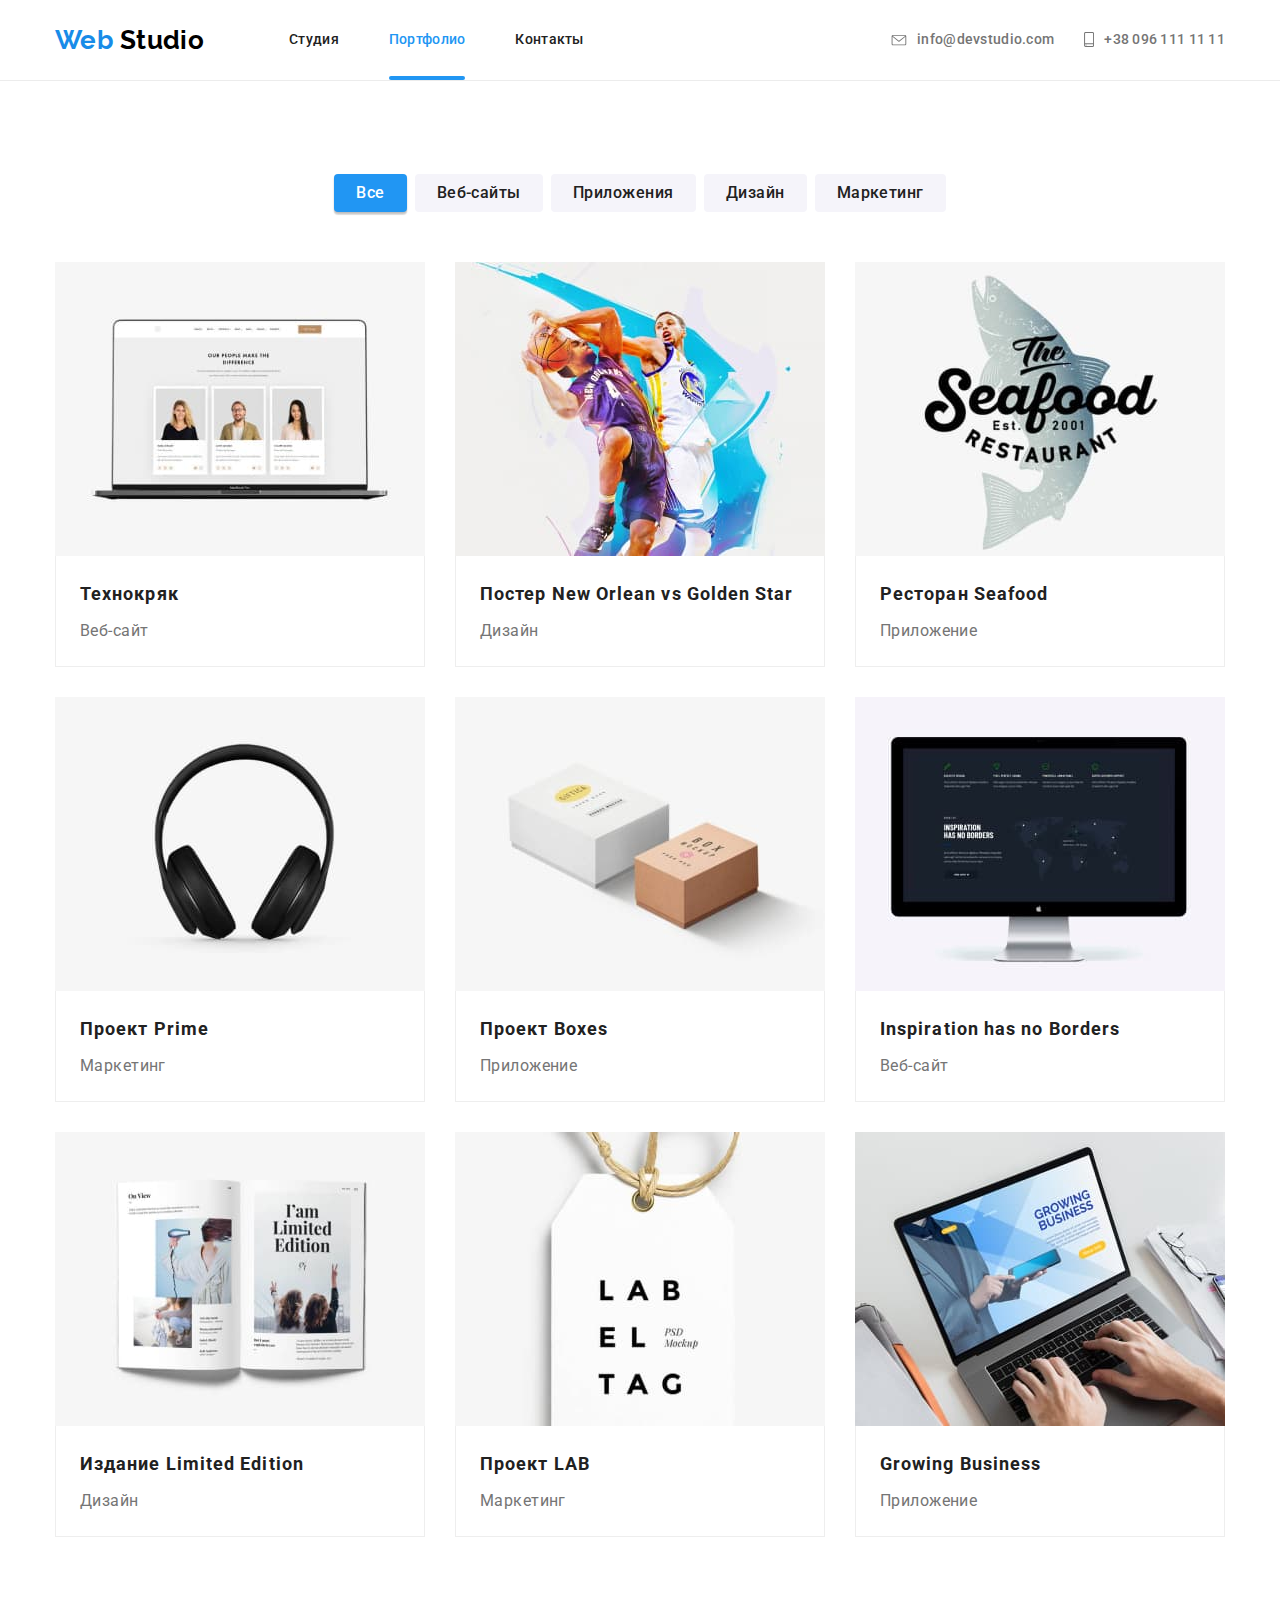
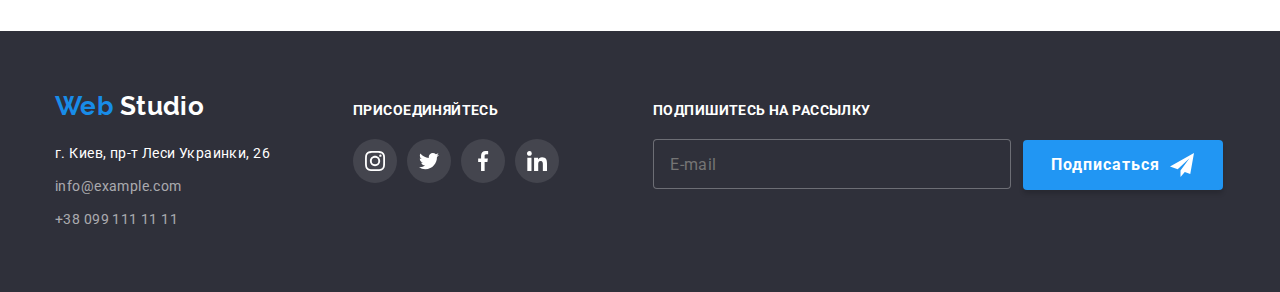
==== portfolio.html @ 4fe8f57c "Перенесены данные с дз№7" ====
<!DOCTYPE html>
<html lang="ru">
  <head>
    <meta charset="UTF-8" />
    <meta name="viewport" content="width=device-width, initial-scale=1.0" />
    <title>Портфолио</title>
    <link
      rel="stylesheet"
      href="https://cdnjs.cloudflare.com/ajax/libs/animate.css/4.0.0/animate.min.css"
    />
    <link
      href="https://fonts.googleapis.com/css2?family=Roboto:wght@400;500;700;900&display=swap"
      rel="stylesheet"
    />
    <link rel="stylesheet" href="./css/portfolio.min.css" />
  </head>
  <body>
    <!-- Шапка сайта -->
    <header class="header">
      <div class="container">
        <nav class="nav">
          <a class="logo link animate__pulse" href="./index.html" lang="en"
            ><span class="logo-web">Web</span>
            <span class="black-studio">Studio</span></a
          >
          <ul class="nav-list list">
            <li class="item">
              <a class="nav-link link" href="./index.html">Студия</a>
            </li>
            <li class="item">
              <a class="nav-link current link" href="./portfolio.html"
                >Портфолио</a
              >
            </li>
            <li>
              <a class="nav-link link" href="">Контакты</a>
            </li>
          </ul>
        </nav>
        <address class="address contakt">
          <ul class="contakt-list list">
            <li class="item">
              <a class="contakt-link link" href="mailto:info@devstudio.com"
                ><svg class="icon-mail">
                  <use href="./images/sprite.svg#icon-mail"></use>
                </svg>
                info@devstudio.com</a
              >
            </li>
            <li class="item">
              <a class="contakt-link link" href="tel:+380961111111">
                <svg class="icon-phone">
                  <use href="./images/sprite.svg#icon-phone"></use>
                </svg>
                +38 096 111 11 11</a
              >
            </li>
          </ul>
        </address>
      </div>
    </header>
    <!-- Оснавная часть -->
    <main>
      <section class="main-portfolio">
        <div class="container">
          <!-- Заголовок h1 скрываем с помощью класса  .visualy-hidden -->
          <h1 class="visually-hidden">Портфолио</h1>
          <div class="filter">
            <ul class="list">
              <li class="filter-item">
                <button class="filter-button current button-all" type="button">
                  Все
                </button>
              </li>
              <li class="filter-item">
                <button class="filter-button button-web" type="button">
                  Веб-сайты
                </button>
              </li>
              <li class="filter-item">
                <button class="filter-button button-app" type="button">
                  Приложения
                </button>
              </li>
              <li class="filter-item">
                <button class="filter-button button-design" type="button">
                  Дизайн
                </button>
              </li>
              <li class="filter-item">
                <button class="filter-button button-marketing" type="button">
                  Маркетинг
                </button>
              </li>
            </ul>
          </div>
          <div class="portfolio">
            <ul class="list">
              <li class="portfolio-item">
                <a class="portfolio-link link" href="">
                  <div class="portfolio-thumb">
                    <img
                      src="./images/portfolio/project-1.jpg"
                      alt="интернет сайт"
                      width="370"
                      height="294"
                    />
                    <p class="portfolio-about">
                      Технокряк это современная площадка распространения
                      коронавируса. Компании используют эту платформу для
                      цифрового шпионажа и атак на защищённые сервера
                      конкурентов.
                    </p>
                  </div>

                  <div class="portfolio-card">
                    <h2 class="portfolio-name">Технокряк</h2>
                    <p class="portfolio-web">Веб-сайт</p>
                  </div>
                </a>
              </li>
              <li class="portfolio-item">
                <a class="portfolio-link link" href="">
                  <div class="portfolio-thumb">
                    <img
                      src="./images/portfolio/project-2.jpg"
                      alt="постер с двумя баскетболистами"
                      width="370"
                      height="294"
                    />
                    <p class="portfolio-about">
                      Технокряк это современная площадка распространения
                      коронавируса. Компании используют эту платформу для
                      цифрового шпионажа и атак на защищённые сервера
                      конкурентов.
                    </p>
                  </div>

                  <div class="portfolio-card">
                    <h2 class="portfolio-name">
                      Постер <span lang="en">New Orlean vs Golden Star</span>
                    </h2>
                    <p class="portfolio-design">Дизайн</p>
                  </div>
                </a>
              </li>
              <li class="portfolio-item">
                <a class="portfolio-link link" href="">
                  <div class="portfolio-thumb">
                    <img
                      src="./images/portfolio/project-3.jpg"
                      alt="эмблема ресторана сифуд"
                      width="370"
                      height="294"
                    />
                    <p class="portfolio-about">
                      Технокряк это современная площадка распространения
                      коронавируса. Компании используют эту платформу для
                      цифрового шпионажа и атак на защищённые сервера
                      конкурентов.
                    </p>
                  </div>
                  <div class="portfolio-card">
                    <h2 class="portfolio-name">
                      Ресторан <span lang="en">Seafood</span>
                    </h2>
                    <p class="portfolio-app">Приложение</p>
                  </div>
                </a>
              </li>
              <li class="portfolio-item">
                <a class="portfolio-link link" href="">
                  <div class="portfolio-thumb">
                    <img
                      src="./images/portfolio/project-4.jpg"
                      alt="наушники"
                      width="370"
                      height="294"
                    />
                    <p class="portfolio-about">
                      Технокряк это современная площадка распространения
                      коронавируса. Компании используют эту платформу для
                      цифрового шпионажа и атак на защищённые сервера
                      конкурентов.
                    </p>
                  </div>
                  <div class="portfolio-card">
                    <h2 class="portfolio-name">
                      Проект <span lang="en">Prime</span>
                    </h2>
                    <p class="portfolio-marketing">Маркетинг</p>
                  </div>
                </a>
              </li>
              <li class="portfolio-item">
                <a class="portfolio-link link" href=""
                  ><div class="portfolio-thumb">
                    <img
                      src="./images/portfolio/project-5.jpg"
                      alt="два разных коробка"
                      width="370"
                      height="294"
                    />
                    <p class="portfolio-about">
                      Технокряк это современная площадка распространения
                      коронавируса. Компании используют эту платформу для
                      цифрового шпионажа и атак на защищённые сервера
                      конкурентов.
                    </p>
                  </div>
                  <div class="portfolio-card">
                    <h2 class="portfolio-name">
                      Проект <span lang="en">Boxes</span>
                    </h2>
                    <p class="portfolio-app">Приложение</p>
                  </div>
                </a>
              </li>
              <li class="portfolio-item">
                <a class="portfolio-link link" href=""
                  ><div class="portfolio-thumb">
                    <img
                      src="./images/portfolio/project-6.jpg"
                      alt="монитор с открытой интернет страницей"
                      width="370"
                      height="294"
                    />
                    <p class="portfolio-about">
                      Технокряк это современная площадка распространения
                      коронавируса. Компании используют эту платформу для
                      цифрового шпионажа и атак на защищённые сервера
                      конкурентов.
                    </p>
                  </div>
                  <div class="portfolio-card">
                    <h2 lang="en" class="portfolio-name">
                      Inspiration has no Borders
                    </h2>
                    <p class="portfolio-web">Веб-сайт</p>
                  </div>
                </a>
              </li>
              <li class="portfolio-item">
                <a class="portfolio-link link" href="">
                  <div class="portfolio-thumb">
                    <img
                      src="./images/portfolio/project-7.jpg"
                      alt="открытый журнал"
                      width="370"
                      height="294"
                    />
                    <p class="portfolio-about">
                      Технокряк это современная площадка распространения
                      коронавируса. Компании используют эту платформу для
                      цифрового шпионажа и атак на защищённые сервера
                      конкурентов.
                    </p>
                  </div>
                  <div class="portfolio-card">
                    <h2 class="portfolio-name">
                      Издание <span lang="en">Limited Edition</span>
                    </h2>
                    <p class="portfolio-design">Дизайн</p>
                  </div>
                </a>
              </li>
              <li class="portfolio-item">
                <a class="portfolio-link link" href="">
                  <div class="portfolio-thumb">
                    <img
                      src="./images/portfolio/project-8.jpg"
                      alt="фирменная бирка"
                      width="370"
                      height="294"
                    />
                    <p class="portfolio-about">
                      Технокряк это современная площадка распространения
                      коронавируса. Компании используют эту платформу для
                      цифрового шпионажа и атак на защищённые сервера
                      конкурентов.
                    </p>
                  </div>
                  <div class="portfolio-card">
                    <h2 class="portfolio-name">
                      Проект <span lang="en">LAB</span>
                    </h2>
                    <p class="portfolio-marketing">Маркетинг</p>
                  </div>
                </a>
              </li>
              <li class="portfolio-item">
                <a class="portfolio-link link" href="">
                  <div class="portfolio-thumb">
                    <img
                      src="./images/portfolio/project-9.jpg"
                      alt="пользователь просматривает веб-страницу на ноутбуке"
                      width="370"
                      height="294"
                    />
                    <p class="portfolio-about">
                      Технокряк это современная площадка распространения
                      коронавируса. Компании используют эту платформу для
                      цифрового шпионажа и атак на защищённые сервера
                      конкурентов.
                    </p>
                  </div>
                  <div class="portfolio-card">
                    <h2 lang="en" class="portfolio-name">Growing Business</h2>
                    <p class="portfolio-app">Приложение</p>
                  </div>
                </a>
              </li>
            </ul>
          </div>
        </div>
      </section>
    </main>
    <!-- Подвал сайта -->
    <footer class="footer">
      <div class="container">
        <div class="footer-box-address">
          <a class="logo link" href="./index.html" lang="en"
            ><span class="logo-web">Web</span>
            <span class="white-studio">Studio</span></a
          >
          <address class="address footer-address">
            <a
              class="address-link accent-link link"
              href="https://goo.gl/maps/9TEdyr7UyNeiwYUK7"
              target="_blank"
              >г. Киев, пр-т Леси Украинки, 26</a
            ><br />
            <a
              class="address-mail accent-link link"
              href="mailto:info@example.com"
              >info@example.com</a
            ><br />
            <a class="address-tel accent-link link" href="tel:+380991111111"
              >+38 099 111 11 11</a
            >
          </address>
        </div>

        <div class="footer-box-social">
          <b class="footer-join">присоединяйтесь</b>
          <ul class="footer-social-list list">
            <li class="footer-social-item">
              <a href="" target="_blank" aria-label="иконка инстаграма"
                ><svg class="icon">
                  <use href="./images/sprite.svg#icon-instagram"></use>
                </svg>
              </a>
            </li>
            <li class="footer-social-item">
              <a href="" target="_blank" aria-label="иконка твитера"
                ><svg class="icon">
                  <use href="./images/sprite.svg#icon-twitter"></use></svg
              ></a>
            </li>
            <li class="footer-social-item">
              <a href="" target="_blank" aria-label="иконка фейсбука">
                <svg class="icon">
                  <use href="./images/sprite.svg#icon-facebook"></use>
                </svg>
              </a>
            </li>
            <li class="footer-social-item">
              <a href="" target="_blank" aria-label="иконка ликедина"
                ><svg class="icon">
                  <use href="./images/sprite.svg#icon-linkedin"></use></svg
              ></a>
            </li>
          </ul>
        </div>
        <div class="footer-box-form">
          <b class="footer-join">Подпишитесь на рассылку</b>
          <form class="footer-form" action="" method="post" name="followered">
            <input
              class="footer-form-input"
              type="email"
              name="email"
              placeholder="E-mail"
            /><button class="footer-form-button" type="submit">
              Подписаться
              <svg class="icon">
                <use href="./images/sprite.svg#icon-send"></use>
              </svg>
            </button>
          </form>
        </div>
      </div>
    </footer>
    <!-- Скрипт для подключения модального окна -->
    <script src="./js/modal.js"></script>
  </body>
</html>
---- css/portfolio.min.css ----
/*
* Prefixed by https://autoprefixer.github.io
* PostCSS: v7.0.29,
* Autoprefixer: v9.7.6
* Browsers: last 4 version
*/

@font-face{font-family:'Raleway';font-style:normal;font-weight:700;font-display:swap;src:local("Raleway Bold"),local("Raleway-Bold"),url("../fonts/raleway-v16-latin-700.woff2") format("woff2"),url("../fonts/raleway-v16-latin-700.woff") format("woff")}/*! modern-normalize v0.7.0 | MIT License | https://github.com/sindresorhus/modern-normalize */*,*::before,*::after{-webkit-box-sizing:border-box;box-sizing:border-box}:root{-moz-tab-size:4;-o-tab-size:4;tab-size:4}html{line-height:1.15;-webkit-text-size-adjust:100%}body{margin:0}body{font-family:system-ui,-apple-system,"Segoe UI",Roboto,Helvetica,Arial,sans-serif,"Apple Color Emoji","Segoe UI Emoji"}hr{height:0}abbr[title]{-webkit-text-decoration:underline dotted;text-decoration:underline dotted}b,strong{font-weight:bolder}code,kbd,samp,pre{font-family:ui-monospace, SFMono-Regular, Consolas, 'Liberation Mono', Menlo,
 monospace;font-size:1em}small{font-size:80%}sub,sup{font-size:75%;line-height:0;position:relative;vertical-align:baseline}sub{bottom:-0.25em}sup{top:-0.5em}button,input,optgroup,select,textarea{font-family:inherit;font-size:100%;line-height:1.15;margin:0}button,select{text-transform:none}button,[type='button'],[type='reset'],[type='submit']{-webkit-appearance:button}button::-moz-focus-inner,[type='button']::-moz-focus-inner,[type='reset']::-moz-focus-inner,[type='submit']::-moz-focus-inner{border-style:none;padding:0}button:-moz-focusring,[type='button']:-moz-focusring,[type='reset']:-moz-focusring,[type='submit']:-moz-focusring{outline:1px dotted ButtonText}legend{padding:0}progress{vertical-align:baseline}[type='number']::-webkit-inner-spin-button,[type='number']::-webkit-outer-spin-button{height:auto}[type='search']{-webkit-appearance:textfield;outline-offset:-2px}[type='search']::-webkit-search-decoration{-webkit-appearance:none}::-webkit-file-upload-button{-webkit-appearance:button;font:inherit}summary{display:list-item}.footer-social-item>a{display:-webkit-box;display:-ms-flexbox;display:flex;-webkit-box-pack:center;-ms-flex-pack:center;justify-content:center;-webkit-box-align:center;-ms-flex-align:center;align-items:center}html{-webkit-box-sizing:border-box;box-sizing:border-box}*,*::before,*::after{-webkit-box-sizing:inherit;box-sizing:inherit;margin:0;padding:0}body{font-family:"Roboto",sans-serif;font-size:14px;font-weight:400;letter-spacing:0.03em;color:#212121;background-color:#fff}.list{padding:0;margin:0;list-style:none}.link{text-decoration:none}.address{font-style:normal}img{display:block;max-width:100%;height:auto}textarea{resize:none}.nav-list .item{position:relative}.nav-link.current{color:#2196f3}.nav-link.current::after{position:absolute;width:100%;bottom:0;content:'';height:4px;border-radius:2px;background-color:#2196f3;display:block}.visually-hidden{position:absolute;width:1px;height:1px;margin:-1px;border:0;padding:0;white-space:nowrap;-webkit-clip-path:inset(100%);clip-path:inset(100%);clip:rect(0 0 0 0);overflow:hidden}.container{margin-left:auto;margin-right:auto;width:1200px;padding-left:15px;padding-right:15px}.logo{font-family:"Raleway",sans-serif;font-weight:700;font-size:26px;line-height:1.19}.logo-web{color:#188ce8}.black-studio{color:#000000}.animate__pulse{-webkit-animation-duration:1000ms;animation-duration:1000ms}.nav-link{display:block;padding-top:32px;padding-bottom:32px;font-weight:500;line-height:1.14;letter-spacing:0.02em;color:#212121;-webkit-transition:color 250ms cubic-bezier(0.4, 0, 0.2, 1);-o-transition:color 250ms cubic-bezier(0.4, 0, 0.2, 1);transition:color 250ms cubic-bezier(0.4, 0, 0.2, 1)}.nav-link:hover,.nav-link:focus{color:#2196f3}.contakt-link{font-weight:500;line-height:1.14;letter-spacing:0.02em;color:#757575;-webkit-transition:color 250ms cubic-bezier(0.4, 0, 0.2, 1);-o-transition:color 250ms cubic-bezier(0.4, 0, 0.2, 1);transition:color 250ms cubic-bezier(0.4, 0, 0.2, 1)}.contakt-link:hover,.contakt-link:focus{color:#2196f3}.header{border-bottom:1px solid #ececec}.header .container{display:-webkit-box;display:-ms-flexbox;display:flex;-webkit-box-pack:justify;-ms-flex-pack:justify;justify-content:space-between;-webkit-box-align:center;-ms-flex-align:center;align-items:center}.nav{display:-webkit-box;display:-ms-flexbox;display:flex;-webkit-box-align:center;-ms-flex-align:center;align-items:center}.nav-list{display:-webkit-box;display:-ms-flexbox;display:flex;margin-left:85px}.contakt-list{display:-webkit-box;display:-ms-flexbox;display:flex;-webkit-box-align:center;-ms-flex-align:center;align-items:center}.contakt-list .link{display:-webkit-box;display:-ms-flexbox;display:flex}.nav-list .item:not(:last-child){margin-right:50px}.contakt-list .item:not(:last-child){margin-right:30px}.icon-mail{-ms-flex-item-align:center;-ms-grid-row-align:center;align-self:center;width:16px;height:11px;margin-top:1px;margin-right:10px;fill:#757575;-webkit-transition:fill 250ms cubic-bezier(0.4, 0, 0.2, 1);-o-transition:fill 250ms cubic-bezier(0.4, 0, 0.2, 1);transition:fill 250ms cubic-bezier(0.4, 0, 0.2, 1)}.contakt-link:hover .icon-mail,.contakt-link:focus .icon-mail{fill:#2196f3}.icon-phone{-ms-flex-item-align:center;-ms-grid-row-align:center;align-self:center;width:10px;height:15px;margin-right:10px;fill:#757575;-webkit-transition:fill 250ms cubic-bezier(0.4, 0, 0.2, 1);-o-transition:fill 250ms cubic-bezier(0.4, 0, 0.2, 1);transition:fill 250ms cubic-bezier(0.4, 0, 0.2, 1)}.contakt-link:hover .icon-phone,.contakt-link:focus .icon-phone{fill:#2196f3}.main-portfolio{padding-top:93px;margin-bottom:94px}.filter-button{border-width:0;padding-top:6px;padding-right:22px;padding-bottom:6px;padding-left:22px;margin:0;outline:none;font-weight:500;font-size:16px;line-height:1.63;letter-spacing:0.03em;text-align:center;background-color:#f5f4fa;color:#212121;border-radius:4px;border-color:transparent;cursor:pointer;-webkit-transition:background-color 250ms cubic-bezier(0.4, 0, 0.2, 1),color 250ms cubic-bezier(0.4, 0, 0.2, 1),-webkit-box-shadow 250ms cubic-bezier(0.4, 0, 0.2, 1);transition:background-color 250ms cubic-bezier(0.4, 0, 0.2, 1),color 250ms cubic-bezier(0.4, 0, 0.2, 1),-webkit-box-shadow 250ms cubic-bezier(0.4, 0, 0.2, 1);-o-transition:background-color 250ms cubic-bezier(0.4, 0, 0.2, 1),color 250ms cubic-bezier(0.4, 0, 0.2, 1),box-shadow 250ms cubic-bezier(0.4, 0, 0.2, 1);transition:background-color 250ms cubic-bezier(0.4, 0, 0.2, 1),color 250ms cubic-bezier(0.4, 0, 0.2, 1),box-shadow 250ms cubic-bezier(0.4, 0, 0.2, 1);transition:background-color 250ms cubic-bezier(0.4, 0, 0.2, 1),color 250ms cubic-bezier(0.4, 0, 0.2, 1),box-shadow 250ms cubic-bezier(0.4, 0, 0.2, 1),-webkit-box-shadow 250ms cubic-bezier(0.4, 0, 0.2, 1)}.filter-button:hover,.filter-button:focus{background-color:#2196f3;color:#fff;-webkit-box-shadow:0px 2px 2px rgba(0,0,0,0.12),0px 1px 2px rgba(0,0,0,0.08),0px 3px 1px rgba(0,0,0,0.1);box-shadow:0px 2px 2px rgba(0,0,0,0.12),0px 1px 2px rgba(0,0,0,0.08),0px 3px 1px rgba(0,0,0,0.1)}.filter-button.current{background-color:#2196f3;color:#fff;-webkit-box-shadow:0px 2px 2px rgba(0,0,0,0.12),0px 1px 2px rgba(0,0,0,0.08),0px 3px 1px rgba(0,0,0,0.1);box-shadow:0px 2px 2px rgba(0,0,0,0.12),0px 1px 2px rgba(0,0,0,0.08),0px 3px 1px rgba(0,0,0,0.1);border-color:transparent}.filter .filter-item:not(:last-child){margin-right:8px}.filter>.list{display:-webkit-box;display:-ms-flexbox;display:flex;-webkit-box-pack:center;-ms-flex-pack:center;justify-content:center;margin-bottom:50px}.portfolio-name{margin-top:0;margin-bottom:4px;font-size:18px;line-height:2;letter-spacing:0.06em;color:#212121}.portfolio-web,.portfolio-design,.portfolio-app,.portfolio-marketing{margin-top:0;margin-bottom:0;font-size:16px;line-height:1.88;color:#757575}.portfolio>.list{display:-webkit-box;display:-ms-flexbox;display:flex;-ms-flex-wrap:wrap;flex-wrap:wrap}.portfolio-link{display:block;-webkit-transition:-webkit-box-shadow 250ms cubic-bezier(0.4, 0, 0.2, 1);transition:-webkit-box-shadow 250ms cubic-bezier(0.4, 0, 0.2, 1);-o-transition:box-shadow 250ms cubic-bezier(0.4, 0, 0.2, 1);transition:box-shadow 250ms cubic-bezier(0.4, 0, 0.2, 1);transition:box-shadow 250ms cubic-bezier(0.4, 0, 0.2, 1), -webkit-box-shadow 250ms cubic-bezier(0.4, 0, 0.2, 1)}.portfolio-link:hover,.portfolio-link:focus{-webkit-box-shadow:1px 4px 6px rgba(0,0,0,0.16),0px 4px 4px rgba(0,0,0,0.06),0px 1px 1px rgba(0,0,0,0.12);box-shadow:1px 4px 6px rgba(0,0,0,0.16),0px 4px 4px rgba(0,0,0,0.06),0px 1px 1px rgba(0,0,0,0.12)}.portfolio-card{padding-top:20px;padding-right:24px;padding-bottom:20px;padding-left:24px;border-right:1px solid #eeeeee;border-bottom:1px solid #eeeeee;border-left:1px solid #eeeeee}.portfolio-item:not(:nth-child(3n)){margin-right:30px}.portfolio-item:not(:nth-last-child(-n+3)){margin-bottom:30px}.portfolio-thumb{position:relative;overflow:hidden}.portfolio-about{position:absolute;bottom:0;left:0;width:100%;height:100%;margin-top:0;margin-bottom:0;padding-top:63px;padding-right:24px;padding-bottom:63px;padding-left:24px;font-size:18px;line-height:1.56;background-color:rgba(33,150,243,0.9);color:#fff;-webkit-transform:translateY(100%);-ms-transform:translateY(100%);transform:translateY(100%);-webkit-transition:-webkit-transform 250ms cubic-bezier(0.4, 0, 0.2, 1);transition:-webkit-transform 250ms cubic-bezier(0.4, 0, 0.2, 1);-o-transition:transform 250ms cubic-bezier(0.4, 0, 0.2, 1);transition:transform 250ms cubic-bezier(0.4, 0, 0.2, 1);transition:transform 250ms cubic-bezier(0.4, 0, 0.2, 1), -webkit-transform 250ms cubic-bezier(0.4, 0, 0.2, 1)}.portfolio-link:hover .portfolio-about,.portfolio-link:focus .portfolio-about{-webkit-transform:translateY(0);-ms-transform:translateY(0);transform:translateY(0)}.footer{background-color:#2f303a;padding-top:60px;padding-bottom:60px}.footer .container{display:-webkit-box;display:-ms-flexbox;display:flex;-webkit-box-align:baseline;-ms-flex-align:baseline;align-items:baseline}.footer .logo{display:inline-block;margin-bottom:20px}.white-studio{color:#fff}.address-link{line-height:1.71;color:#fff}.address-mail{line-height:1.71;color:rgba(255,255,255,0.6)}.address-tel{line-height:1.71;color:rgba(255,255,255,0.6)}.footer-join{display:inline-block;margin-bottom:20px;line-height:1.14;color:#fff;text-transform:uppercase}.accent-link{-webkit-transition:color 250ms cubic-bezier(0.4, 0, 0.2, 1);-o-transition:color 250ms cubic-bezier(0.4, 0, 0.2, 1);transition:color 250ms cubic-bezier(0.4, 0, 0.2, 1)}.accent-link:hover,.accent-link:focus{color:#2196f3}.footer-address .link{display:inline-block}.footer-address .link:not(:last-child){margin-bottom:9px}.footer-box-address{margin-right:83px}.footer-box-social{margin-right:94px}.footer-social-list{display:-webkit-box;display:-ms-flexbox;display:flex}.footer-social-item>a{width:44px;height:44px;border-radius:50%;background-color:rgba(255,255,255,0.1);-webkit-transition:background-color 250ms cubic-bezier(0.4, 0, 0.2, 1);-o-transition:background-color 250ms cubic-bezier(0.4, 0, 0.2, 1);transition:background-color 250ms cubic-bezier(0.4, 0, 0.2, 1)}.footer-social-item>a:hover,.footer-social-item>a:focus{background-color:#2196f3}.footer-social-item .icon{width:20px;height:20px;fill:#fff}.footer-social-item:not(:last-child){margin-right:10px}.footer-form-input{margin-right:12px;width:358px;height:50px;padding-left:16px;padding-top:15px;padding-bottom:15px;padding-right:16px;font-family:"Roboto",sans-serif;font-style:normal;font-weight:400;font-size:16px;line-height:1.25;letter-spacing:0.03em;color:rgba(255,255,255,0.6);background-color:#2f303a;border:1px solid rgba(255,255,255,0.3);-webkit-filter:drop-shadow 0px 4px 4px rgba(0,0,0,0.15);filter:drop-shadow 0px 4px 4px rgba(0,0,0,0.15);border-radius:4px;cursor:pointer;-webkit-transition:border 250ms cubic-bezier(0.4, 0, 0.2, 1);-o-transition:border 250ms cubic-bezier(0.4, 0, 0.2, 1);transition:border 250ms cubic-bezier(0.4, 0, 0.2, 1)}.footer-form-input:hover,.footer-form-input:focus{outline:1px solid #fff}.footer-form-button{display:-webkit-inline-box;display:-ms-inline-flexbox;display:inline-flex;-webkit-box-align:center;-ms-flex-align:center;align-items:center;border-width:0;padding-top:10px;padding-right:29px;padding-bottom:10px;padding-left:28px;font-weight:700;font-size:16px;line-height:1.87;letter-spacing:0.06em;color:#fff;background-color:#2196f3;-webkit-box-shadow:0px 4px 4px rgba(0,0,0,0.15);box-shadow:0px 4px 4px rgba(0,0,0,0.15);border-radius:4px;cursor:pointer;-webkit-transition:outline 250ms cubic-bezier(0.4, 0, 0.2, 1);-o-transition:outline 250ms cubic-bezier(0.4, 0, 0.2, 1);transition:outline 250ms cubic-bezier(0.4, 0, 0.2, 1)}.footer-form-button:hover,.footer-form-button:focus{outline:1px solid #fff}.footer-form-button .icon{margin-left:10px;width:24px;height:24px;fill:#fff}
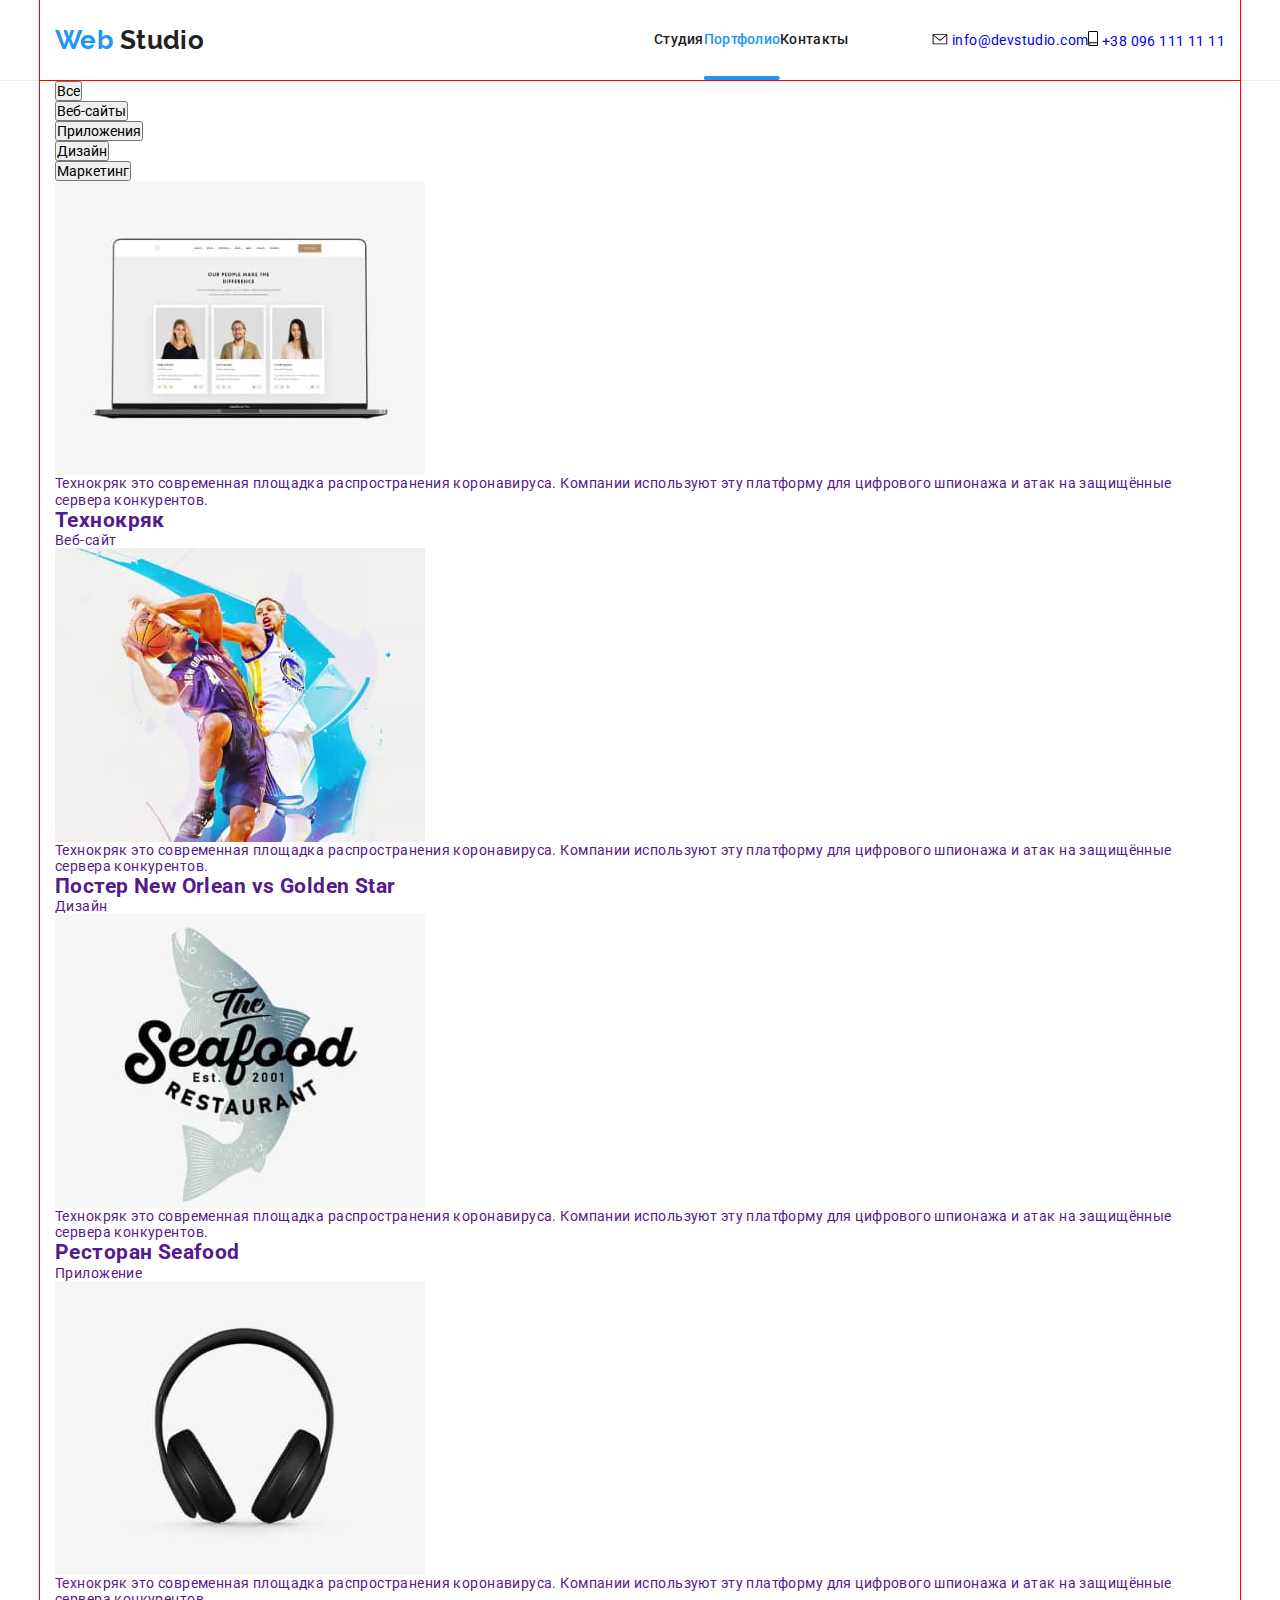
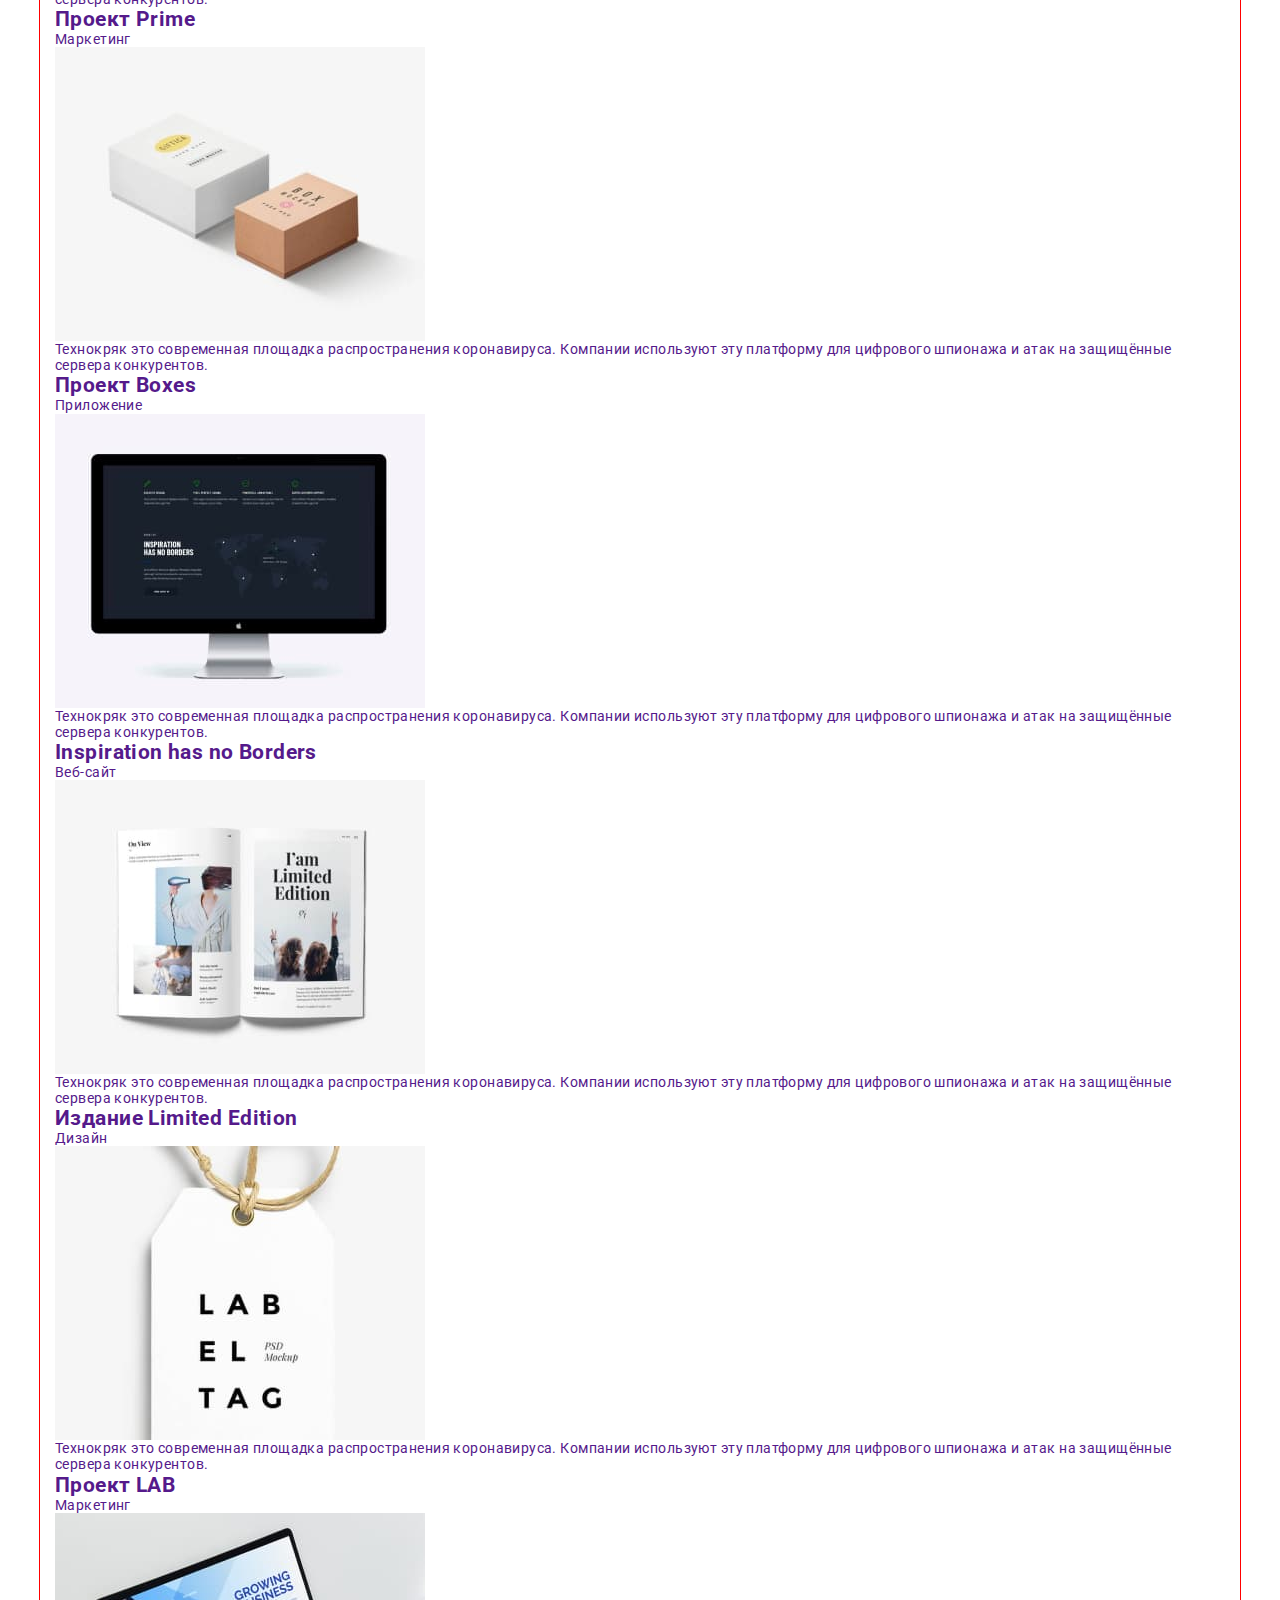
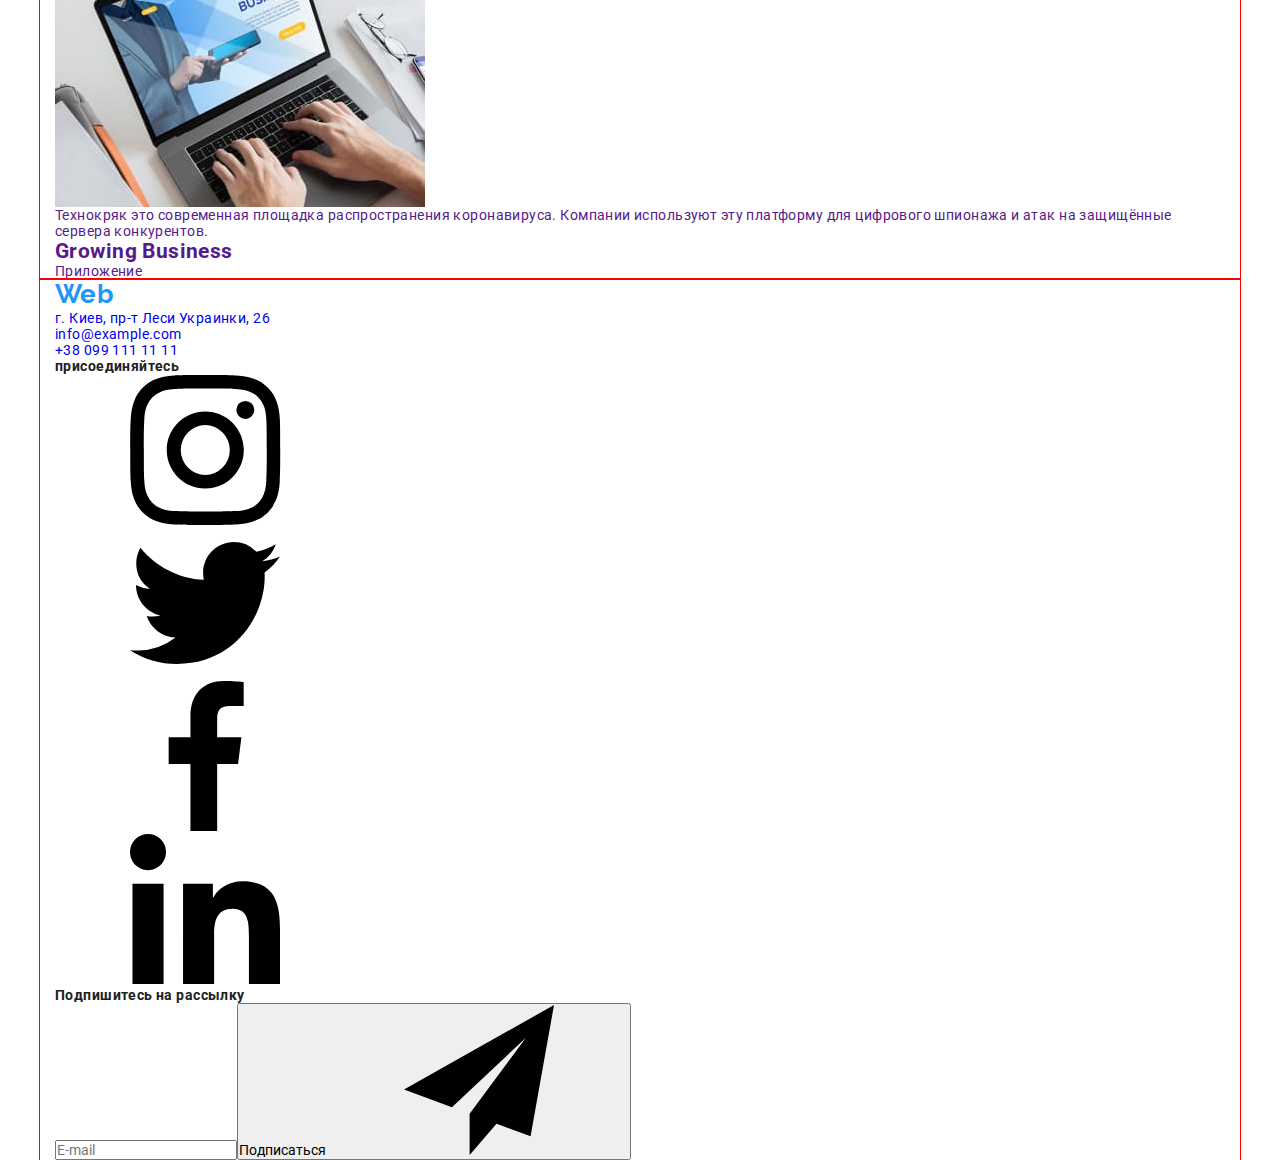
==== commit eb90c05b: "Сделано хедер и бургер-меню (только флексы)" ====
--- a/portfolio.html
+++ b/portfolio.html
@@ -18,45 +18,65 @@
     <!-- Шапка сайта -->
     <header class="header">
       <div class="container">
-        <nav class="nav">
+        <div class="menu-container">
           <a class="logo link animate__pulse" href="./index.html" lang="en"
             ><span class="logo-web">Web</span>
-            <span class="black-studio">Studio</span></a
+            <span class="black-studio">Studio</span>
+          </a>
+          <button
+            class="button-menu"
+            type="button"
+            aria-expanded="false"
+            aria-controls="menu-wrapper"
+            aria-label="переключатель мобильного меню"
+            data-menu-button
           >
-          <ul class="nav-list list">
-            <li class="item">
-              <a class="nav-link link" href="./index.html">Студия</a>
-            </li>
-            <li class="item">
-              <a class="nav-link current link" href="./portfolio.html"
-                >Портфолио</a
-              >
-            </li>
-            <li>
-              <a class="nav-link link" href="">Контакты</a>
-            </li>
-          </ul>
-        </nav>
-        <address class="address contakt">
-          <ul class="contakt-list list">
-            <li class="item">
-              <a class="contakt-link link" href="mailto:info@devstudio.com"
-                ><svg class="icon-mail">
-                  <use href="./images/sprite.svg#icon-mail"></use>
-                </svg>
-                info@devstudio.com</a
-              >
-            </li>
-            <li class="item">
-              <a class="contakt-link link" href="tel:+380961111111">
-                <svg class="icon-phone">
-                  <use href="./images/sprite.svg#icon-phone"></use>
-                </svg>
-                +38 096 111 11 11</a
-              >
-            </li>
-          </ul>
-        </address>
+            <svg width="40" height="40">
+              <use class="icon-menu" href="./images/sprite.svg#icon-menu"></use>
+              <use
+                class="icon-cross"
+                href="./images/sprite.svg#icon-cross"
+              ></use>
+            </svg>
+          </button>
+        </div>
+        <div class="menu-wrapper" data-menu>
+          <nav class="nav">
+            <ul class="nav-list list">
+              <li class="item">
+                <a class="nav-link link" href="./index.html">Студия</a>
+              </li>
+              <li class="item">
+                <a class="nav-link current link" href="./portfolio.html"
+                  >Портфолио</a
+                >
+              </li>
+              <li>
+                <a class="nav-link link" href="">Контакты</a>
+              </li>
+            </ul>
+          </nav>
+          <address class="address contakt">
+            <ul class="contakt-list list">
+              <li class="item">
+                <a class="contakt-link link" href="mailto:info@devstudio.com"
+                  ><svg class="icon-mail" width="16" height="11">
+                    <use href="./images/sprite.svg#icon-mail"></use>
+                  </svg>
+                  info@devstudio.com
+                </a>
+              </li>
+              <li class="item">
+                <a class="contakt-link link" href="tel:+380961111111">
+                  <svg class="icon-phone" width="10" height="15">
+                    <use href="./images/sprite.svg#icon-phone"></use>
+                  </svg>
+                  +38 096 111 11 11
+                </a>
+              </li>
+            </ul>
+          </address>
+        </div>
       </div>
     </header>
     <!-- Оснавная часть -->
@@ -390,6 +410,8 @@
         </div>
       </div>
     </footer>
+    <!-- Скрипт для подключения меню-бургер -->
+    <script src="./js/menu.js"></script>
     <!-- Скрипт для подключения модального окна -->
     <script src="./js/modal.js"></script>
   </body>
--- a/css/portfolio.min.css
+++ b/css/portfolio.min.css
@@ -1,9 +1,3 @@
-/*
-* Prefixed by https://autoprefixer.github.io
-* PostCSS: v7.0.29,
-* Autoprefixer: v9.7.6
-* Browsers: last 4 version
-*/
-
-@font-face{font-family:'Raleway';font-style:normal;font-weight:700;font-display:swap;src:local("Raleway Bold"),local("Raleway-Bold"),url("../fonts/raleway-v16-latin-700.woff2") format("woff2"),url("../fonts/raleway-v16-latin-700.woff") format("woff")}/*! modern-normalize v0.7.0 | MIT License | https://github.com/sindresorhus/modern-normalize */*,*::before,*::after{-webkit-box-sizing:border-box;box-sizing:border-box}:root{-moz-tab-size:4;-o-tab-size:4;tab-size:4}html{line-height:1.15;-webkit-text-size-adjust:100%}body{margin:0}body{font-family:system-ui,-apple-system,"Segoe UI",Roboto,Helvetica,Arial,sans-serif,"Apple Color Emoji","Segoe UI Emoji"}hr{height:0}abbr[title]{-webkit-text-decoration:underline dotted;text-decoration:underline dotted}b,strong{font-weight:bolder}code,kbd,samp,pre{font-family:ui-monospace, SFMono-Regular, Consolas, 'Liberation Mono', Menlo,
- monospace;font-size:1em}small{font-size:80%}sub,sup{font-size:75%;line-height:0;position:relative;vertical-align:baseline}sub{bottom:-0.25em}sup{top:-0.5em}button,input,optgroup,select,textarea{font-family:inherit;font-size:100%;line-height:1.15;margin:0}button,select{text-transform:none}button,[type='button'],[type='reset'],[type='submit']{-webkit-appearance:button}button::-moz-focus-inner,[type='button']::-moz-focus-inner,[type='reset']::-moz-focus-inner,[type='submit']::-moz-focus-inner{border-style:none;padding:0}button:-moz-focusring,[type='button']:-moz-focusring,[type='reset']:-moz-focusring,[type='submit']:-moz-focusring{outline:1px dotted ButtonText}legend{padding:0}progress{vertical-align:baseline}[type='number']::-webkit-inner-spin-button,[type='number']::-webkit-outer-spin-button{height:auto}[type='search']{-webkit-appearance:textfield;outline-offset:-2px}[type='search']::-webkit-search-decoration{-webkit-appearance:none}::-webkit-file-upload-button{-webkit-appearance:button;font:inherit}summary{display:list-item}.footer-social-item>a{display:-webkit-box;display:-ms-flexbox;display:flex;-webkit-box-pack:center;-ms-flex-pack:center;justify-content:center;-webkit-box-align:center;-ms-flex-align:center;align-items:center}html{-webkit-box-sizing:border-box;box-sizing:border-box}*,*::before,*::after{-webkit-box-sizing:inherit;box-sizing:inherit;margin:0;padding:0}body{font-family:"Roboto",sans-serif;font-size:14px;font-weight:400;letter-spacing:0.03em;color:#212121;background-color:#fff}.list{padding:0;margin:0;list-style:none}.link{text-decoration:none}.address{font-style:normal}img{display:block;max-width:100%;height:auto}textarea{resize:none}.nav-list .item{position:relative}.nav-link.current{color:#2196f3}.nav-link.current::after{position:absolute;width:100%;bottom:0;content:'';height:4px;border-radius:2px;background-color:#2196f3;display:block}.visually-hidden{position:absolute;width:1px;height:1px;margin:-1px;border:0;padding:0;white-space:nowrap;-webkit-clip-path:inset(100%);clip-path:inset(100%);clip:rect(0 0 0 0);overflow:hidden}.container{margin-left:auto;margin-right:auto;width:1200px;padding-left:15px;padding-right:15px}.logo{font-family:"Raleway",sans-serif;font-weight:700;font-size:26px;line-height:1.19}.logo-web{color:#188ce8}.black-studio{color:#000000}.animate__pulse{-webkit-animation-duration:1000ms;animation-duration:1000ms}.nav-link{display:block;padding-top:32px;padding-bottom:32px;font-weight:500;line-height:1.14;letter-spacing:0.02em;color:#212121;-webkit-transition:color 250ms cubic-bezier(0.4, 0, 0.2, 1);-o-transition:color 250ms cubic-bezier(0.4, 0, 0.2, 1);transition:color 250ms cubic-bezier(0.4, 0, 0.2, 1)}.nav-link:hover,.nav-link:focus{color:#2196f3}.contakt-link{font-weight:500;line-height:1.14;letter-spacing:0.02em;color:#757575;-webkit-transition:color 250ms cubic-bezier(0.4, 0, 0.2, 1);-o-transition:color 250ms cubic-bezier(0.4, 0, 0.2, 1);transition:color 250ms cubic-bezier(0.4, 0, 0.2, 1)}.contakt-link:hover,.contakt-link:focus{color:#2196f3}.header{border-bottom:1px solid #ececec}.header .container{display:-webkit-box;display:-ms-flexbox;display:flex;-webkit-box-pack:justify;-ms-flex-pack:justify;justify-content:space-between;-webkit-box-align:center;-ms-flex-align:center;align-items:center}.nav{display:-webkit-box;display:-ms-flexbox;display:flex;-webkit-box-align:center;-ms-flex-align:center;align-items:center}.nav-list{display:-webkit-box;display:-ms-flexbox;display:flex;margin-left:85px}.contakt-list{display:-webkit-box;display:-ms-flexbox;display:flex;-webkit-box-align:center;-ms-flex-align:center;align-items:center}.contakt-list .link{display:-webkit-box;display:-ms-flexbox;display:flex}.nav-list .item:not(:last-child){margin-right:50px}.contakt-list .item:not(:last-child){margin-right:30px}.icon-mail{-ms-flex-item-align:center;-ms-grid-row-align:center;align-self:center;width:16px;height:11px;margin-top:1px;margin-right:10px;fill:#757575;-webkit-transition:fill 250ms cubic-bezier(0.4, 0, 0.2, 1);-o-transition:fill 250ms cubic-bezier(0.4, 0, 0.2, 1);transition:fill 250ms cubic-bezier(0.4, 0, 0.2, 1)}.contakt-link:hover .icon-mail,.contakt-link:focus .icon-mail{fill:#2196f3}.icon-phone{-ms-flex-item-align:center;-ms-grid-row-align:center;align-self:center;width:10px;height:15px;margin-right:10px;fill:#757575;-webkit-transition:fill 250ms cubic-bezier(0.4, 0, 0.2, 1);-o-transition:fill 250ms cubic-bezier(0.4, 0, 0.2, 1);transition:fill 250ms cubic-bezier(0.4, 0, 0.2, 1)}.contakt-link:hover .icon-phone,.contakt-link:focus .icon-phone{fill:#2196f3}.main-portfolio{padding-top:93px;margin-bottom:94px}.filter-button{border-width:0;padding-top:6px;padding-right:22px;padding-bottom:6px;padding-left:22px;margin:0;outline:none;font-weight:500;font-size:16px;line-height:1.63;letter-spacing:0.03em;text-align:center;background-color:#f5f4fa;color:#212121;border-radius:4px;border-color:transparent;cursor:pointer;-webkit-transition:background-color 250ms cubic-bezier(0.4, 0, 0.2, 1),color 250ms cubic-bezier(0.4, 0, 0.2, 1),-webkit-box-shadow 250ms cubic-bezier(0.4, 0, 0.2, 1);transition:background-color 250ms cubic-bezier(0.4, 0, 0.2, 1),color 250ms cubic-bezier(0.4, 0, 0.2, 1),-webkit-box-shadow 250ms cubic-bezier(0.4, 0, 0.2, 1);-o-transition:background-color 250ms cubic-bezier(0.4, 0, 0.2, 1),color 250ms cubic-bezier(0.4, 0, 0.2, 1),box-shadow 250ms cubic-bezier(0.4, 0, 0.2, 1);transition:background-color 250ms cubic-bezier(0.4, 0, 0.2, 1),color 250ms cubic-bezier(0.4, 0, 0.2, 1),box-shadow 250ms cubic-bezier(0.4, 0, 0.2, 1);transition:background-color 250ms cubic-bezier(0.4, 0, 0.2, 1),color 250ms cubic-bezier(0.4, 0, 0.2, 1),box-shadow 250ms cubic-bezier(0.4, 0, 0.2, 1),-webkit-box-shadow 250ms cubic-bezier(0.4, 0, 0.2, 1)}.filter-button:hover,.filter-button:focus{background-color:#2196f3;color:#fff;-webkit-box-shadow:0px 2px 2px rgba(0,0,0,0.12),0px 1px 2px rgba(0,0,0,0.08),0px 3px 1px rgba(0,0,0,0.1);box-shadow:0px 2px 2px rgba(0,0,0,0.12),0px 1px 2px rgba(0,0,0,0.08),0px 3px 1px rgba(0,0,0,0.1)}.filter-button.current{background-color:#2196f3;color:#fff;-webkit-box-shadow:0px 2px 2px rgba(0,0,0,0.12),0px 1px 2px rgba(0,0,0,0.08),0px 3px 1px rgba(0,0,0,0.1);box-shadow:0px 2px 2px rgba(0,0,0,0.12),0px 1px 2px rgba(0,0,0,0.08),0px 3px 1px rgba(0,0,0,0.1);border-color:transparent}.filter .filter-item:not(:last-child){margin-right:8px}.filter>.list{display:-webkit-box;display:-ms-flexbox;display:flex;-webkit-box-pack:center;-ms-flex-pack:center;justify-content:center;margin-bottom:50px}.portfolio-name{margin-top:0;margin-bottom:4px;font-size:18px;line-height:2;letter-spacing:0.06em;color:#212121}.portfolio-web,.portfolio-design,.portfolio-app,.portfolio-marketing{margin-top:0;margin-bottom:0;font-size:16px;line-height:1.88;color:#757575}.portfolio>.list{display:-webkit-box;display:-ms-flexbox;display:flex;-ms-flex-wrap:wrap;flex-wrap:wrap}.portfolio-link{display:block;-webkit-transition:-webkit-box-shadow 250ms cubic-bezier(0.4, 0, 0.2, 1);transition:-webkit-box-shadow 250ms cubic-bezier(0.4, 0, 0.2, 1);-o-transition:box-shadow 250ms cubic-bezier(0.4, 0, 0.2, 1);transition:box-shadow 250ms cubic-bezier(0.4, 0, 0.2, 1);transition:box-shadow 250ms cubic-bezier(0.4, 0, 0.2, 1), -webkit-box-shadow 250ms cubic-bezier(0.4, 0, 0.2, 1)}.portfolio-link:hover,.portfolio-link:focus{-webkit-box-shadow:1px 4px 6px rgba(0,0,0,0.16),0px 4px 4px rgba(0,0,0,0.06),0px 1px 1px rgba(0,0,0,0.12);box-shadow:1px 4px 6px rgba(0,0,0,0.16),0px 4px 4px rgba(0,0,0,0.06),0px 1px 1px rgba(0,0,0,0.12)}.portfolio-card{padding-top:20px;padding-right:24px;padding-bottom:20px;padding-left:24px;border-right:1px solid #eeeeee;border-bottom:1px solid #eeeeee;border-left:1px solid #eeeeee}.portfolio-item:not(:nth-child(3n)){margin-right:30px}.portfolio-item:not(:nth-last-child(-n+3)){margin-bottom:30px}.portfolio-thumb{position:relative;overflow:hidden}.portfolio-about{position:absolute;bottom:0;left:0;width:100%;height:100%;margin-top:0;margin-bottom:0;padding-top:63px;padding-right:24px;padding-bottom:63px;padding-left:24px;font-size:18px;line-height:1.56;background-color:rgba(33,150,243,0.9);color:#fff;-webkit-transform:translateY(100%);-ms-transform:translateY(100%);transform:translateY(100%);-webkit-transition:-webkit-transform 250ms cubic-bezier(0.4, 0, 0.2, 1);transition:-webkit-transform 250ms cubic-bezier(0.4, 0, 0.2, 1);-o-transition:transform 250ms cubic-bezier(0.4, 0, 0.2, 1);transition:transform 250ms cubic-bezier(0.4, 0, 0.2, 1);transition:transform 250ms cubic-bezier(0.4, 0, 0.2, 1), -webkit-transform 250ms cubic-bezier(0.4, 0, 0.2, 1)}.portfolio-link:hover .portfolio-about,.portfolio-link:focus .portfolio-about{-webkit-transform:translateY(0);-ms-transform:translateY(0);transform:translateY(0)}.footer{background-color:#2f303a;padding-top:60px;padding-bottom:60px}.footer .container{display:-webkit-box;display:-ms-flexbox;display:flex;-webkit-box-align:baseline;-ms-flex-align:baseline;align-items:baseline}.footer .logo{display:inline-block;margin-bottom:20px}.white-studio{color:#fff}.address-link{line-height:1.71;color:#fff}.address-mail{line-height:1.71;color:rgba(255,255,255,0.6)}.address-tel{line-height:1.71;color:rgba(255,255,255,0.6)}.footer-join{display:inline-block;margin-bottom:20px;line-height:1.14;color:#fff;text-transform:uppercase}.accent-link{-webkit-transition:color 250ms cubic-bezier(0.4, 0, 0.2, 1);-o-transition:color 250ms cubic-bezier(0.4, 0, 0.2, 1);transition:color 250ms cubic-bezier(0.4, 0, 0.2, 1)}.accent-link:hover,.accent-link:focus{color:#2196f3}.footer-address .link{display:inline-block}.footer-address .link:not(:last-child){margin-bottom:9px}.footer-box-address{margin-right:83px}.footer-box-social{margin-right:94px}.footer-social-list{display:-webkit-box;display:-ms-flexbox;display:flex}.footer-social-item>a{width:44px;height:44px;border-radius:50%;background-color:rgba(255,255,255,0.1);-webkit-transition:background-color 250ms cubic-bezier(0.4, 0, 0.2, 1);-o-transition:background-color 250ms cubic-bezier(0.4, 0, 0.2, 1);transition:background-color 250ms cubic-bezier(0.4, 0, 0.2, 1)}.footer-social-item>a:hover,.footer-social-item>a:focus{background-color:#2196f3}.footer-social-item .icon{width:20px;height:20px;fill:#fff}.footer-social-item:not(:last-child){margin-right:10px}.footer-form-input{margin-right:12px;width:358px;height:50px;padding-left:16px;padding-top:15px;padding-bottom:15px;padding-right:16px;font-family:"Roboto",sans-serif;font-style:normal;font-weight:400;font-size:16px;line-height:1.25;letter-spacing:0.03em;color:rgba(255,255,255,0.6);background-color:#2f303a;border:1px solid rgba(255,255,255,0.3);-webkit-filter:drop-shadow 0px 4px 4px rgba(0,0,0,0.15);filter:drop-shadow 0px 4px 4px rgba(0,0,0,0.15);border-radius:4px;cursor:pointer;-webkit-transition:border 250ms cubic-bezier(0.4, 0, 0.2, 1);-o-transition:border 250ms cubic-bezier(0.4, 0, 0.2, 1);transition:border 250ms cubic-bezier(0.4, 0, 0.2, 1)}.footer-form-input:hover,.footer-form-input:focus{outline:1px solid #fff}.footer-form-button{display:-webkit-inline-box;display:-ms-inline-flexbox;display:inline-flex;-webkit-box-align:center;-ms-flex-align:center;align-items:center;border-width:0;padding-top:10px;padding-right:29px;padding-bottom:10px;padding-left:28px;font-weight:700;font-size:16px;line-height:1.87;letter-spacing:0.06em;color:#fff;background-color:#2196f3;-webkit-box-shadow:0px 4px 4px rgba(0,0,0,0.15);box-shadow:0px 4px 4px rgba(0,0,0,0.15);border-radius:4px;cursor:pointer;-webkit-transition:outline 250ms cubic-bezier(0.4, 0, 0.2, 1);-o-transition:outline 250ms cubic-bezier(0.4, 0, 0.2, 1);transition:outline 250ms cubic-bezier(0.4, 0, 0.2, 1)}.footer-form-button:hover,.footer-form-button:focus{outline:1px solid #fff}.footer-form-button .icon{margin-left:10px;width:24px;height:24px;fill:#fff}+@font-face{font-family:'Raleway';font-style:normal;font-weight:700;font-display:swap;src:local("Raleway Bold"),local("Raleway-Bold"),url("../fonts/raleway-v16-latin-700.woff2") format("woff2"),url("../fonts/raleway-v16-latin-700.woff") format("woff")}/*! modern-normalize v0.7.0 | MIT License | https://github.com/sindresorhus/modern-normalize */*,*::before,*::after{box-sizing:border-box}:root{-moz-tab-size:4;tab-size:4}html{line-height:1.15;-webkit-text-size-adjust:100%}body{margin:0}body{font-family:system-ui,-apple-system,"Segoe UI",Roboto,Helvetica,Arial,sans-serif,"Apple Color Emoji","Segoe UI Emoji"}hr{height:0}abbr[title]{text-decoration:underline dotted}b,strong{font-weight:bolder}code,kbd,samp,pre{font-family:ui-monospace, SFMono-Regular, Consolas, 'Liberation Mono', Menlo,+ monospace;font-size:1em}small{font-size:80%}sub,sup{font-size:75%;line-height:0;position:relative;vertical-align:baseline}sub{bottom:-0.25em}sup{top:-0.5em}button,input,optgroup,select,textarea{font-family:inherit;font-size:100%;line-height:1.15;margin:0}button,select{text-transform:none}button,[type='button'],[type='reset'],[type='submit']{-webkit-appearance:button}button::-moz-focus-inner,[type='button']::-moz-focus-inner,[type='reset']::-moz-focus-inner,[type='submit']::-moz-focus-inner{border-style:none;padding:0}button:-moz-focusring,[type='button']:-moz-focusring,[type='reset']:-moz-focusring,[type='submit']:-moz-focusring{outline:1px dotted ButtonText}legend{padding:0}progress{vertical-align:baseline}[type='number']::-webkit-inner-spin-button,[type='number']::-webkit-outer-spin-button{height:auto}[type='search']{-webkit-appearance:textfield;outline-offset:-2px}[type='search']::-webkit-search-decoration{-webkit-appearance:none}::-webkit-file-upload-button{-webkit-appearance:button;font:inherit}summary{display:list-item}html{box-sizing:border-box}*,*::before,*::after{box-sizing:inherit;margin:0;padding:0}body{font-family:"Roboto",sans-serif;font-size:14px;font-weight:400;letter-spacing:0.03em;color:#212121;background-color:#fff}.list{padding:0;margin:0;list-style:none}.link{text-decoration:none}.address{font-style:normal}img{display:block;max-width:100%;height:auto}textarea{resize:none}.logo{font-family:"Raleway",sans-serif;font-weight:700;font-size:24px;line-height:1.167}.logo-web{color:#2196f3}.logo .black-studio{color:#212121}.logo .white-studio{color:#fff}.logo.animate__pulse{animation-duration:1000ms}@media screen and (min-width: 1200px){.logo{font-size:26px;line-height:1.19}}.nav-link.current{position:relative;display:inline-block;color:#2196f3}.nav-link.current::after{position:absolute;left:50%;bottom:0;transform:translateX(-50%);width:100%;content:'';height:4px;border-radius:2px;background-color:#2196f3}@media screen and (max-width: 767px){.nav-link.current{padding-bottom:8px}}.visually-hidden{position:absolute;width:1px;height:1px;margin:-1px;border:0;padding:0;white-space:nowrap;clip-path:inset(100%);clip:rect(0 0 0 0);overflow:hidden}.container{margin-left:auto;margin-right:auto;padding-left:15px;padding-right:15px;outline:1px solid red}@media screen and (min-width: 480px){.container{width:480px}}@media screen and (min-width: 768px){.container{width:768px}}@media screen and (min-width: 1200px){.container{width:1200px}}.header{border-bottom:1px solid #ececec}@media screen and (min-width: 768px){.header .container{display:flex;justify-content:space-between;align-items:center}}@media screen and (max-width: 767px){.menu-container{display:flex;justify-content:space-between;align-items:center}}.button-menu{display:inline-flex;margin-top:10px;margin-bottom:10px;border:none;background-color:transparent}.button-menu .icon-cross{display:none}.button-menu.is-open .icon-cross{display:block}.button-menu.is-open .icon-menu{display:none}@media screen and (min-width: 768px){.button-menu{display:none}}.menu-wrapper{background-color:#fff}@media screen and (max-width: 767px){.menu-wrapper{position:absolute;top:60px;left:0;width:100%;padding-top:60px;padding-bottom:60px;box-shadow:0px 4px 8px rgba(0,0,0,0.04),0px 2px 4px rgba(0,0,0,0.08),0px 1px 3px rgba(0,0,0,0.16);text-align:center;display:none}.menu-wrapper.is-open{display:block}}@media screen and (min-width: 768px){.menu-wrapper{display:flex;align-items:center}}.nav-link{display:block;font-weight:500;line-height:1.14;letter-spacing:0.02em;color:#212121;transition:color 250ms cubic-bezier(0.4, 0, 0.2, 1)}.nav-link:hover,.nav-link:focus{color:#2196f3}@media screen and (min-width: 768px){.nav-link{padding-top:32px;padding-bottom:32px}}.contakt-linkD{font-weight:500;line-height:1.14;letter-spacing:0.02em;color:#757575;transition:color 250ms cubic-bezier(0.4, 0, 0.2, 1)}.contakt-linkD:hover,.contakt-linkD:focus{color:#2196f3}@media screen and (min-width: 768px){.nav-list{display:flex;margin-right:84px}}.nav-listD{display:flex;margin-left:85px}@media screen and (min-width: 1200px){.contakt-list{display:flex;align-items:center}}.contakt-list .linkD{display:flex}.nav-list .itemD:not(:last-child){margin-right:50px}.contakt-list .itemD:not(:last-child){margin-right:30px}.icon-mailD{align-self:center;margin-top:1px;margin-right:10px;fill:#757575;transition:fill 250ms cubic-bezier(0.4, 0, 0.2, 1)}.contakt-link:hover .icon-mailD,.contakt-link:focus .icon-mailD{fill:#2196f3}.icon-phoneD{align-self:center;margin-right:10px;fill:#757575;transition:fill 250ms cubic-bezier(0.4, 0, 0.2, 1)}.contakt-link:hover .icon-phoneD,.contakt-link:focus .icon-phoneD{fill:#2196f3}
+/*# sourceMappingURL=portfolio.min.css.map */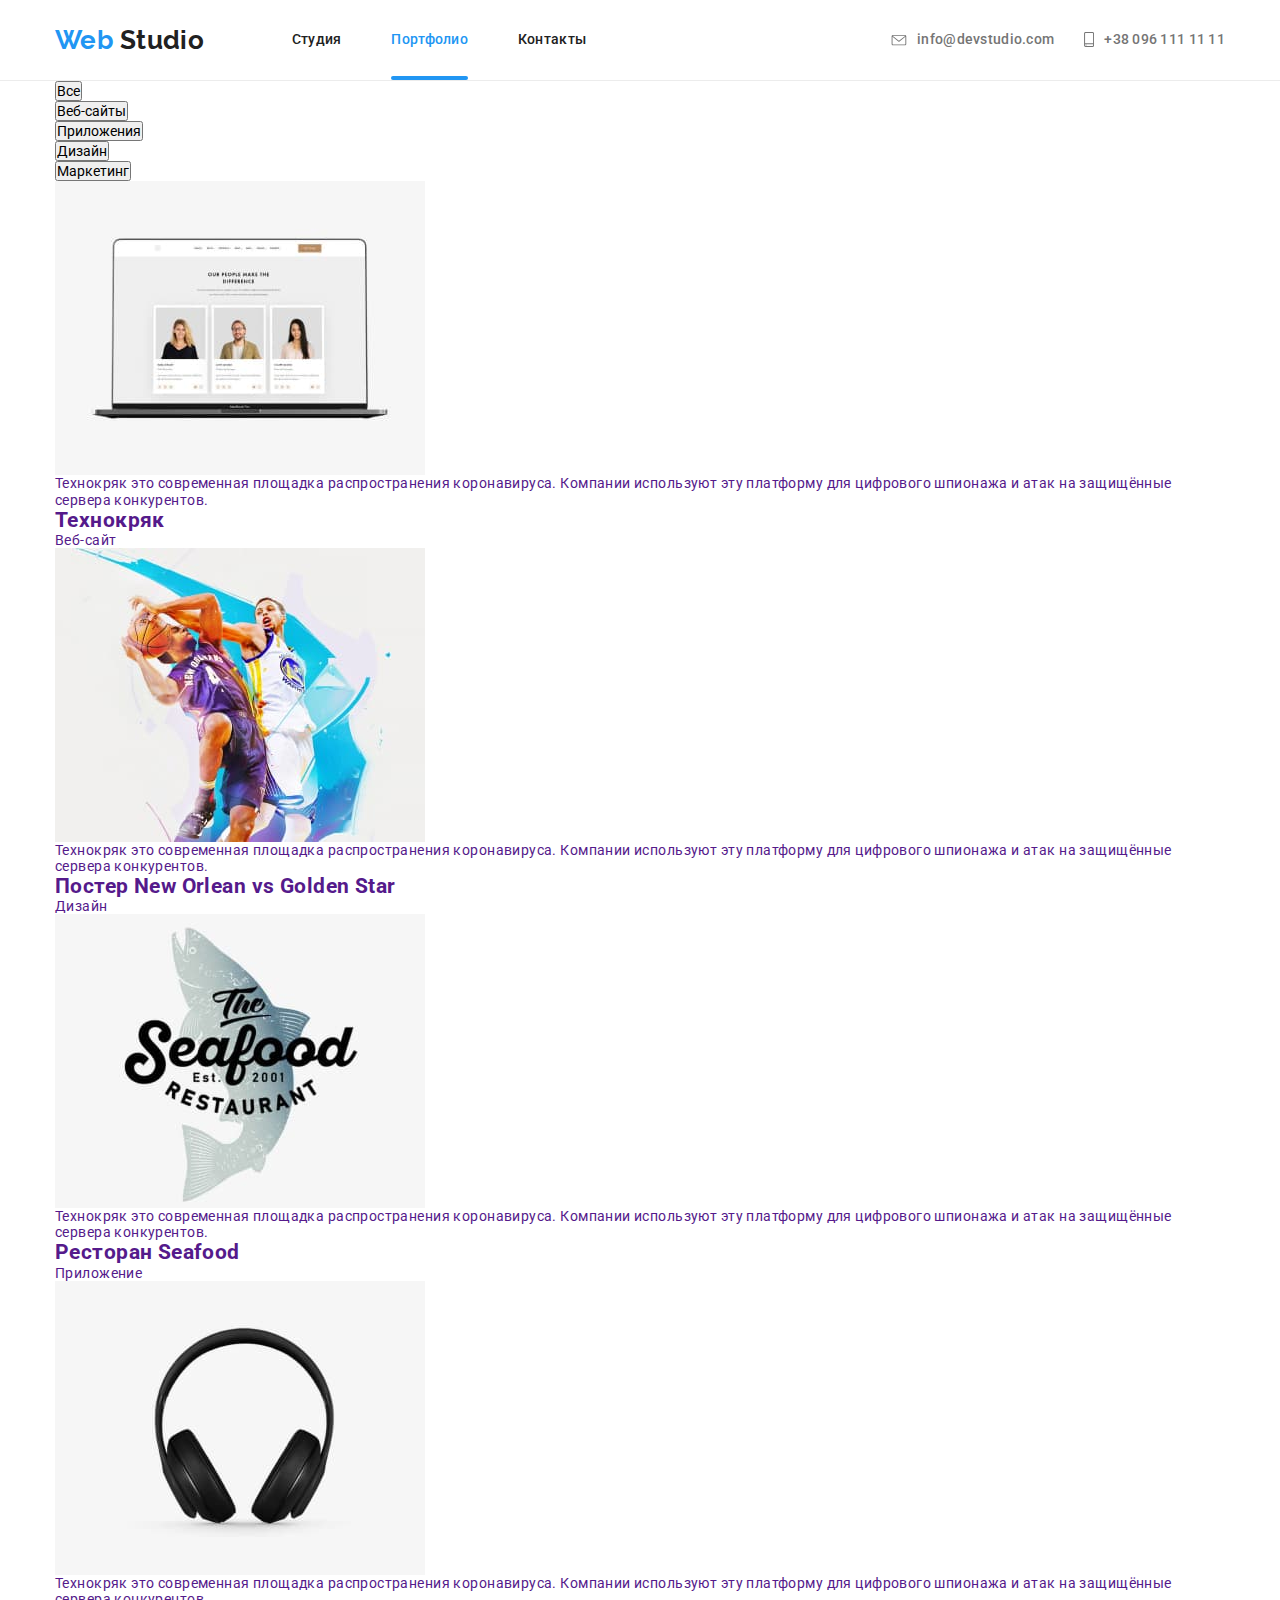
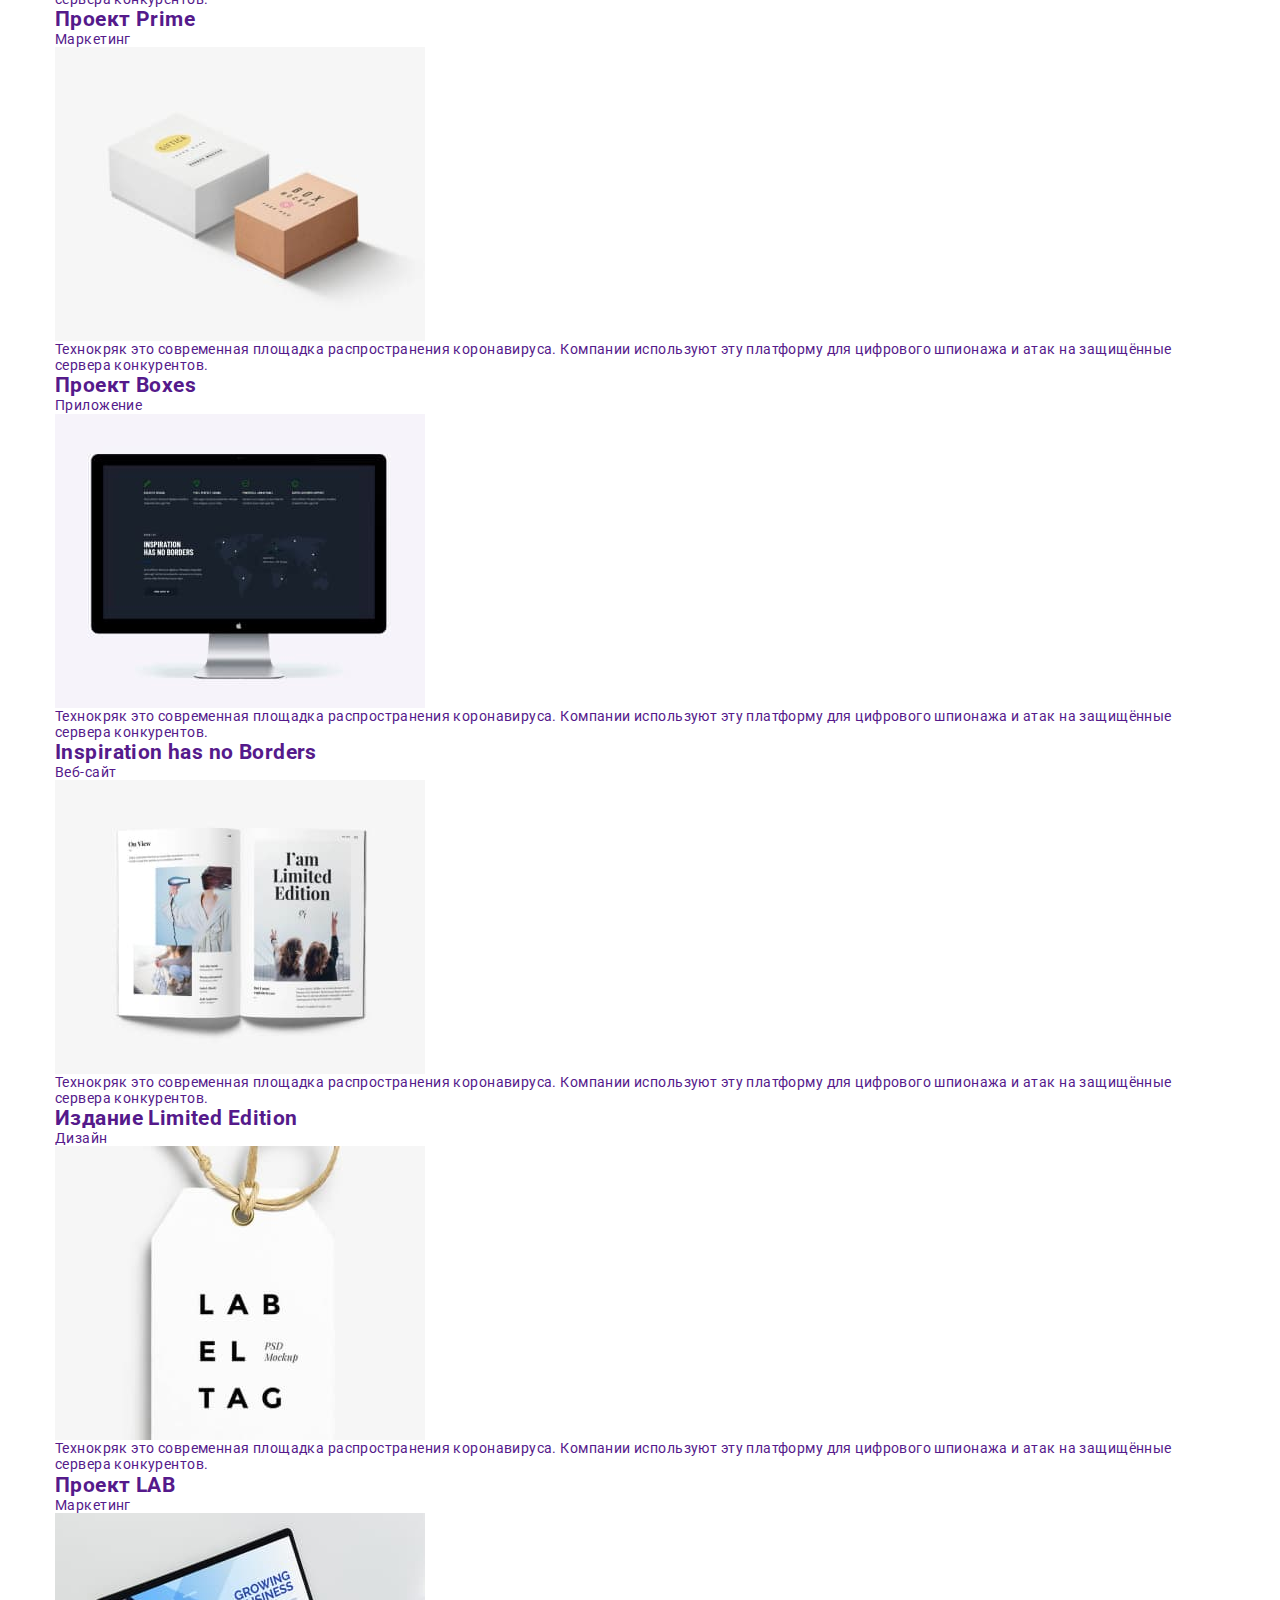
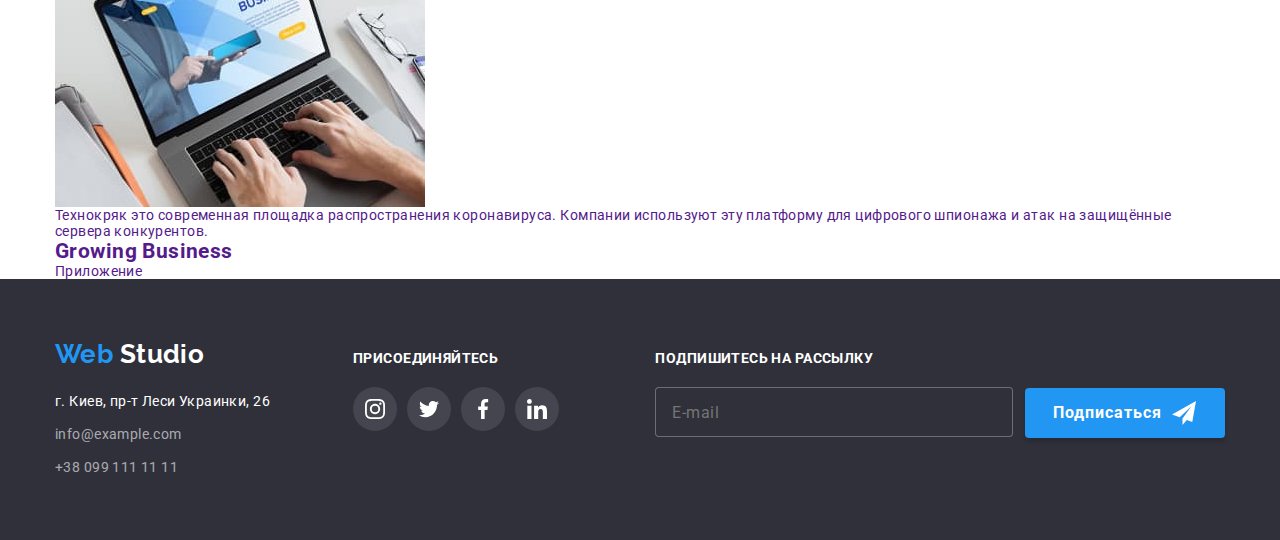
==== commit 84fc4fc2: "Футер полностью адаптирован" ====
--- a/portfolio.html
+++ b/portfolio.html
@@ -338,63 +338,70 @@
     <!-- Подвал сайта -->
     <footer class="footer">
       <div class="container">
-        <div class="footer-box-address">
-          <a class="logo link" href="./index.html" lang="en"
-            ><span class="logo-web">Web</span>
-            <span class="white-studio">Studio</span></a
-          >
-          <address class="address footer-address">
-            <a
-              class="address-link accent-link link"
-              href="https://goo.gl/maps/9TEdyr7UyNeiwYUK7"
-              target="_blank"
-              >г. Киев, пр-т Леси Украинки, 26</a
-            ><br />
-            <a
-              class="address-mail accent-link link"
-              href="mailto:info@example.com"
-              >info@example.com</a
-            ><br />
-            <a class="address-tel accent-link link" href="tel:+380991111111"
-              >+38 099 111 11 11</a
+        <div class="container-tablet">
+          <div class="footer-box-address">
+            <a class="logo link" href="./index.html" lang="en"
+              ><span class="logo-web">Web</span>
+              <span class="white-studio">Studio</span></a
             >
-          </address>
+            <address class="address footer-address">
+              <a
+                class="footer-address-link accent-link link"
+                href="https://goo.gl/maps/9TEdyr7UyNeiwYUK7"
+                target="_blank"
+                >г. Киев, пр-т Леси Украинки, 26</a
+              ><br />
+              <a
+                class="footer-address-mail accent-link link"
+                href="mailto:info@example.com"
+                >info@example.com</a
+              ><br />
+              <a
+                class="footer-address-tel accent-link link"
+                href="tel:+380991111111"
+                >+38 099 111 11 11</a
+              >
+            </address>
+          </div>
+
+          <div class="footer-box-social">
+            <b class="footer-join">присоединяйтесь</b>
+            <ul class="footer-social-list list">
+              <li class="footer-social-item">
+                <a href="" target="_blank" aria-label="иконка инстаграма"
+                  ><svg class="icon" width="20" height="20">
+                    <use href="./images/sprite.svg#icon-instagram"></use>
+                  </svg>
+                </a>
+              </li>
+              <li class="footer-social-item">
+                <a href="" target="_blank" aria-label="иконка твитера"
+                  ><svg class="icon" width="20" height="20">
+                    <use href="./images/sprite.svg#icon-twitter"></use>
+                  </svg>
+                </a>
+              </li>
+              <li class="footer-social-item">
+                <a href="" target="_blank" aria-label="иконка фейсбука">
+                  <svg class="icon" width="20" height="20">
+                    <use href="./images/sprite.svg#icon-facebook"></use>
+                  </svg>
+                </a>
+              </li>
+              <li class="footer-social-item">
+                <a href="" target="_blank" aria-label="иконка ликедина"
+                  ><svg class="icon" width="20" height="20">
+                    <use href="./images/sprite.svg#icon-linkedin"></use>
+                  </svg>
+                </a>
+              </li>
+            </ul>
+          </div>
         </div>
 
-        <div class="footer-box-social">
-          <b class="footer-join">присоединяйтесь</b>
-          <ul class="footer-social-list list">
-            <li class="footer-social-item">
-              <a href="" target="_blank" aria-label="иконка инстаграма"
-                ><svg class="icon">
-                  <use href="./images/sprite.svg#icon-instagram"></use>
-                </svg>
-              </a>
-            </li>
-            <li class="footer-social-item">
-              <a href="" target="_blank" aria-label="иконка твитера"
-                ><svg class="icon">
-                  <use href="./images/sprite.svg#icon-twitter"></use></svg
-              ></a>
-            </li>
-            <li class="footer-social-item">
-              <a href="" target="_blank" aria-label="иконка фейсбука">
-                <svg class="icon">
-                  <use href="./images/sprite.svg#icon-facebook"></use>
-                </svg>
-              </a>
-            </li>
-            <li class="footer-social-item">
-              <a href="" target="_blank" aria-label="иконка ликедина"
-                ><svg class="icon">
-                  <use href="./images/sprite.svg#icon-linkedin"></use></svg
-              ></a>
-            </li>
-          </ul>
-        </div>
         <div class="footer-box-form">
           <b class="footer-join">Подпишитесь на рассылку</b>
-          <form class="footer-form" action="" method="post" name="followered">
+          <form class="footer-form" action="#" method="get">
             <input
               class="footer-form-input"
               type="email"
@@ -402,7 +409,7 @@
               placeholder="E-mail"
             /><button class="footer-form-button" type="submit">
               Подписаться
-              <svg class="icon">
+              <svg class="icon" width="24" height="24">
                 <use href="./images/sprite.svg#icon-send"></use>
               </svg>
             </button>
--- a/css/portfolio.min.css
+++ b/css/portfolio.min.css
@@ -1,3 +1,3 @@
 @font-face{font-family:'Raleway';font-style:normal;font-weight:700;font-display:swap;src:local("Raleway Bold"),local("Raleway-Bold"),url("../fonts/raleway-v16-latin-700.woff2") format("woff2"),url("../fonts/raleway-v16-latin-700.woff") format("woff")}/*! modern-normalize v0.7.0 | MIT License | https://github.com/sindresorhus/modern-normalize */*,*::before,*::after{box-sizing:border-box}:root{-moz-tab-size:4;tab-size:4}html{line-height:1.15;-webkit-text-size-adjust:100%}body{margin:0}body{font-family:system-ui,-apple-system,"Segoe UI",Roboto,Helvetica,Arial,sans-serif,"Apple Color Emoji","Segoe UI Emoji"}hr{height:0}abbr[title]{text-decoration:underline dotted}b,strong{font-weight:bolder}code,kbd,samp,pre{font-family:ui-monospace, SFMono-Regular, Consolas, 'Liberation Mono', Menlo,- monospace;font-size:1em}small{font-size:80%}sub,sup{font-size:75%;line-height:0;position:relative;vertical-align:baseline}sub{bottom:-0.25em}sup{top:-0.5em}button,input,optgroup,select,textarea{font-family:inherit;font-size:100%;line-height:1.15;margin:0}button,select{text-transform:none}button,[type='button'],[type='reset'],[type='submit']{-webkit-appearance:button}button::-moz-focus-inner,[type='button']::-moz-focus-inner,[type='reset']::-moz-focus-inner,[type='submit']::-moz-focus-inner{border-style:none;padding:0}button:-moz-focusring,[type='button']:-moz-focusring,[type='reset']:-moz-focusring,[type='submit']:-moz-focusring{outline:1px dotted ButtonText}legend{padding:0}progress{vertical-align:baseline}[type='number']::-webkit-inner-spin-button,[type='number']::-webkit-outer-spin-button{height:auto}[type='search']{-webkit-appearance:textfield;outline-offset:-2px}[type='search']::-webkit-search-decoration{-webkit-appearance:none}::-webkit-file-upload-button{-webkit-appearance:button;font:inherit}summary{display:list-item}html{box-sizing:border-box}*,*::before,*::after{box-sizing:inherit;margin:0;padding:0}body{font-family:"Roboto",sans-serif;font-size:14px;font-weight:400;letter-spacing:0.03em;color:#212121;background-color:#fff}.list{padding:0;margin:0;list-style:none}.link{text-decoration:none}.address{font-style:normal}img{display:block;max-width:100%;height:auto}textarea{resize:none}.logo{font-family:"Raleway",sans-serif;font-weight:700;font-size:24px;line-height:1.167}.logo-web{color:#2196f3}.logo .black-studio{color:#212121}.logo .white-studio{color:#fff}.logo.animate__pulse{animation-duration:1000ms}@media screen and (min-width: 1200px){.logo{font-size:26px;line-height:1.19}}.nav-link.current{position:relative;display:inline-block;color:#2196f3}.nav-link.current::after{position:absolute;left:50%;bottom:0;transform:translateX(-50%);width:100%;content:'';height:4px;border-radius:2px;background-color:#2196f3}@media screen and (max-width: 767px){.nav-link.current{padding-bottom:8px}}.visually-hidden{position:absolute;width:1px;height:1px;margin:-1px;border:0;padding:0;white-space:nowrap;clip-path:inset(100%);clip:rect(0 0 0 0);overflow:hidden}.container{margin-left:auto;margin-right:auto;padding-left:15px;padding-right:15px;outline:1px solid red}@media screen and (min-width: 480px){.container{width:480px}}@media screen and (min-width: 768px){.container{width:768px}}@media screen and (min-width: 1200px){.container{width:1200px}}.header{border-bottom:1px solid #ececec}@media screen and (min-width: 768px){.header .container{display:flex;justify-content:space-between;align-items:center}}@media screen and (max-width: 767px){.menu-container{display:flex;justify-content:space-between;align-items:center}}.button-menu{display:inline-flex;margin-top:10px;margin-bottom:10px;border:none;background-color:transparent}.button-menu .icon-cross{display:none}.button-menu.is-open .icon-cross{display:block}.button-menu.is-open .icon-menu{display:none}@media screen and (min-width: 768px){.button-menu{display:none}}.menu-wrapper{background-color:#fff}@media screen and (max-width: 767px){.menu-wrapper{position:absolute;top:60px;left:0;width:100%;padding-top:60px;padding-bottom:60px;box-shadow:0px 4px 8px rgba(0,0,0,0.04),0px 2px 4px rgba(0,0,0,0.08),0px 1px 3px rgba(0,0,0,0.16);text-align:center;display:none}.menu-wrapper.is-open{display:block}}@media screen and (min-width: 768px){.menu-wrapper{display:flex;align-items:center}}.nav-link{display:block;font-weight:500;line-height:1.14;letter-spacing:0.02em;color:#212121;transition:color 250ms cubic-bezier(0.4, 0, 0.2, 1)}.nav-link:hover,.nav-link:focus{color:#2196f3}@media screen and (min-width: 768px){.nav-link{padding-top:32px;padding-bottom:32px}}.contakt-linkD{font-weight:500;line-height:1.14;letter-spacing:0.02em;color:#757575;transition:color 250ms cubic-bezier(0.4, 0, 0.2, 1)}.contakt-linkD:hover,.contakt-linkD:focus{color:#2196f3}@media screen and (min-width: 768px){.nav-list{display:flex;margin-right:84px}}.nav-listD{display:flex;margin-left:85px}@media screen and (min-width: 1200px){.contakt-list{display:flex;align-items:center}}.contakt-list .linkD{display:flex}.nav-list .itemD:not(:last-child){margin-right:50px}.contakt-list .itemD:not(:last-child){margin-right:30px}.icon-mailD{align-self:center;margin-top:1px;margin-right:10px;fill:#757575;transition:fill 250ms cubic-bezier(0.4, 0, 0.2, 1)}.contakt-link:hover .icon-mailD,.contakt-link:focus .icon-mailD{fill:#2196f3}.icon-phoneD{align-self:center;margin-right:10px;fill:#757575;transition:fill 250ms cubic-bezier(0.4, 0, 0.2, 1)}.contakt-link:hover .icon-phoneD,.contakt-link:focus .icon-phoneD{fill:#2196f3}
+ monospace;font-size:1em}small{font-size:80%}sub,sup{font-size:75%;line-height:0;position:relative;vertical-align:baseline}sub{bottom:-0.25em}sup{top:-0.5em}button,input,optgroup,select,textarea{font-family:inherit;font-size:100%;line-height:1.15;margin:0}button,select{text-transform:none}button,[type='button'],[type='reset'],[type='submit']{-webkit-appearance:button}button::-moz-focus-inner,[type='button']::-moz-focus-inner,[type='reset']::-moz-focus-inner,[type='submit']::-moz-focus-inner{border-style:none;padding:0}button:-moz-focusring,[type='button']:-moz-focusring,[type='reset']:-moz-focusring,[type='submit']:-moz-focusring{outline:1px dotted ButtonText}legend{padding:0}progress{vertical-align:baseline}[type='number']::-webkit-inner-spin-button,[type='number']::-webkit-outer-spin-button{height:auto}[type='search']{-webkit-appearance:textfield;outline-offset:-2px}[type='search']::-webkit-search-decoration{-webkit-appearance:none}::-webkit-file-upload-button{-webkit-appearance:button;font:inherit}summary{display:list-item}.footer-social-item>a{display:flex;justify-content:center;align-items:center}html{box-sizing:border-box}*,*::before,*::after{box-sizing:inherit;margin:0;padding:0}body{font-family:"Roboto",sans-serif;font-size:14px;font-weight:400;letter-spacing:0.03em;color:#212121;background-color:#fff}.list{padding:0;margin:0;list-style:none}.link{text-decoration:none}.address{font-style:normal}img{display:block;max-width:100%;height:auto}textarea{resize:none}.logo{display:inline-block;font-family:"Raleway",sans-serif;font-weight:700;font-size:24px;line-height:1.167}.logo-web{color:#2196f3}.logo .black-studio{color:#212121}.logo .white-studio{color:#fff}.logo.animate__pulse{animation-duration:1000ms}@media screen and (min-width: 1200px){.logo{font-size:26px;line-height:1.19}}.nav-link.current{position:relative;display:inline-block;color:#2196f3}.nav-link.current::after{position:absolute;left:0;bottom:0;width:100%;content:'';height:4px;border-radius:2px;background-color:#2196f3}@media screen and (max-width: 767px){.nav-link.current{padding-bottom:8px}}.visually-hidden{position:absolute;width:1px;height:1px;margin:-1px;border:0;padding:0;white-space:nowrap;clip-path:inset(100%);clip:rect(0 0 0 0);overflow:hidden}.container{margin-left:auto;margin-right:auto;padding-left:15px;padding-right:15px}@media screen and (min-width: 480px){.container{width:480px}}@media screen and (min-width: 768px){.container{width:768px}}@media screen and (min-width: 1200px){.container{width:1200px}}.header{border-bottom:1px solid #ececec}@media screen and (min-width: 768px){.header .container{display:flex;justify-content:space-between;align-items:center}}@media screen and (max-width: 767px){.menu-container{display:flex;justify-content:space-between;align-items:center}}.button-menu{display:inline-flex;margin-top:10px;margin-bottom:10px;border:none;background-color:transparent}.button-menu-svg{fill:#212121;transition:fill 250ms cubic-bezier(0.4, 0, 0.2, 1)}.button-menu-svg:hover,.button-menu-svg:focus{fill:#2196f3}.button-menu .icon-cross{display:none}.button-menu.is-open .icon-cross{display:block}.button-menu.is-open .icon-menu{display:none}@media screen and (min-width: 768px){.button-menu{display:none}}@media screen and (max-width: 767px){.menu-wrapper{position:absolute;top:60px;left:0;width:100%;padding-top:60px;padding-bottom:60px;background-color:#fff;box-shadow:0px 4px 8px rgba(0,0,0,0.04),0px 2px 4px rgba(0,0,0,0.08),0px 1px 3px rgba(0,0,0,0.16);text-align:center;display:none}.menu-wrapper.is-open{display:block}}@media screen and (min-width: 768px){.menu-wrapper{display:flex;align-items:center}}.nav-link{display:block;font-weight:500;line-height:1.14;letter-spacing:0.02em;color:#212121;transition:color 250ms cubic-bezier(0.4, 0, 0.2, 1)}@media screen and (max-width: 767px){.nav-link{font-size:18px;line-height:1.167}}.nav-link:hover,.nav-link:focus{color:#2196f3}@media screen and (min-width: 768px){.nav-link{padding-top:32px;padding-bottom:32px}}@media screen and (max-width: 767px){.nav{margin-bottom:60px}}@media screen and (min-width: 768px){.nav{margin-right:84px}}@media screen and (min-width: 1200px){.nav{margin-right:305px}}@media screen and (min-width: 768px){.nav-list{display:flex}}@media screen and (min-width: 1200px){.contakt-list{display:flex;align-items:center}}.contakt-link{font-weight:500;font-size:18px;line-height:1.167;letter-spacing:0.02em;color:#757575;transition:color 250ms cubic-bezier(0.4, 0, 0.2, 1)}.contakt-link:hover,.contakt-link:focus{color:#2196f3}@media screen and (min-width: 768px){.contakt-link{font-size:12px}}@media screen and (min-width: 1200px){.contakt-link{font-size:14px;line-height:1.14}}@media screen and (max-width: 767px){.nav-list .item{margin-bottom:40px}}@media screen and (min-width: 768px){.nav-list .item:not(:last-child){margin-right:50px}}@media screen and (max-width: 767px){.contakt-list .item:not(:last-child){margin-bottom:16px}}@media screen and (min-width: 768px) and (max-width: 1199px){.contakt-list .item:not(:last-child){margin-bottom:10px}}@media screen and (min-width: 1200px){.contakt-list .item:not(:last-child){margin-right:30px}}@media screen and (min-width: 768px){.contakt-list .link{display:flex}}.icon-mail{align-self:center;margin-top:1px;margin-right:10px;fill:#757575;transition:fill 250ms cubic-bezier(0.4, 0, 0.2, 1)}.contakt-link:hover .icon-mail,.contakt-link:focus .icon-mail{fill:#2196f3}.icon-phone{align-self:center;margin-right:10px;fill:#757575;transition:fill 250ms cubic-bezier(0.4, 0, 0.2, 1)}.contakt-link:hover .icon-phone,.contakt-link:focus .icon-phone{fill:#2196f3}.footer{padding-top:60px;padding-bottom:60px;background-color:#2f303a}@media screen and (max-width: 1199px){.footer{text-align:center}}.footer .logo{margin-bottom:20px}@media screen and (min-width: 1200px){.footer .container{display:flex;justify-content:space-between;align-items:baseline}}.footer-address-link{line-height:1.71;color:#fff}.footer-address-mail,.footer-address-tel{line-height:1.71;color:rgba(255,255,255,0.6)}.accent-link{display:inline-block;transition:color 250ms cubic-bezier(0.4, 0, 0.2, 1)}.accent-link:hover,.accent-link:focus{color:#2196f3}@media screen and (max-width: 1199px){.accent-link:not(:last-child){margin-bottom:8px}}@media screen and (min-width: 1200px){.accent-link:not(:last-child){margin-bottom:9px}}@media screen and (max-width: 1199px){.container-tablet{margin-bottom:60px}}@media screen and (min-width: 768px){.container-tablet{display:flex;align-items:baseline}}@media screen and (min-width: 768px) and (max-width: 1199px){.container-tablet{justify-content:space-around}}.footer-join{display:inline-block;margin-bottom:20px;line-height:1.14;color:#fff;text-transform:uppercase}.footer-social-list{display:flex;justify-content:center}.footer-social-item:not(:last-child){margin-right:10px}.footer-social-item>a{width:44px;height:44px;border-radius:50%;background-color:rgba(255,255,255,0.1);transition:background-color 250ms cubic-bezier(0.4, 0, 0.2, 1)}.footer-social-item>a:hover,.footer-social-item>a:focus{background-color:#2196f3}.footer-social-item .icon{fill:#fff}.footer-form-input{height:50px;margin-right:auto;margin-left:auto;padding-left:16px;padding-top:15px;padding-right:16px;padding-bottom:15px;font-family:"Roboto",sans-serif;font-style:normal;font-weight:400;font-size:16px;line-height:1.25;letter-spacing:0.03em;color:rgba(255,255,255,0.6);background-color:#2f303a;border:1px solid rgba(255,255,255,0.3);filter:drop-shadow 0px 4px 4px rgba(0,0,0,0.15);border-radius:4px;cursor:pointer;transition:outline 250ms cubic-bezier(0.4, 0, 0.2, 1)}.footer-form-input:hover,.footer-form-input:focus{outline:1px solid #fff}@media screen and (min-width: 480px){.footer-form-input{width:450px}}@media screen and (max-width: 1199px){.footer-form-input{display:block;margin-bottom:20px}}@media screen and (min-width: 1200px){.footer-form-input{width:358px;margin-right:12px}}.footer-form-button{display:inline-flex;align-items:center;border-width:0;padding-top:10px;padding-right:29px;padding-bottom:10px;padding-left:28px;font-weight:700;font-size:16px;line-height:1.87;letter-spacing:0.06em;color:#fff;background-color:#2196f3;box-shadow:0px 4px 4px rgba(0,0,0,0.15);border-radius:4px;cursor:pointer;transition:outline 250ms cubic-bezier(0.4, 0, 0.2, 1)}.footer-form-button:hover,.footer-form-button:focus{outline:1px solid #fff}.footer-form-button .icon{margin-left:10px;fill:#fff}@media screen and (max-width: 767px){.footer-box-address{margin-bottom:60px}}@media screen and (min-width: 1200px){.footer-box-address{margin-right:83px}}
 /*# sourceMappingURL=portfolio.min.css.map */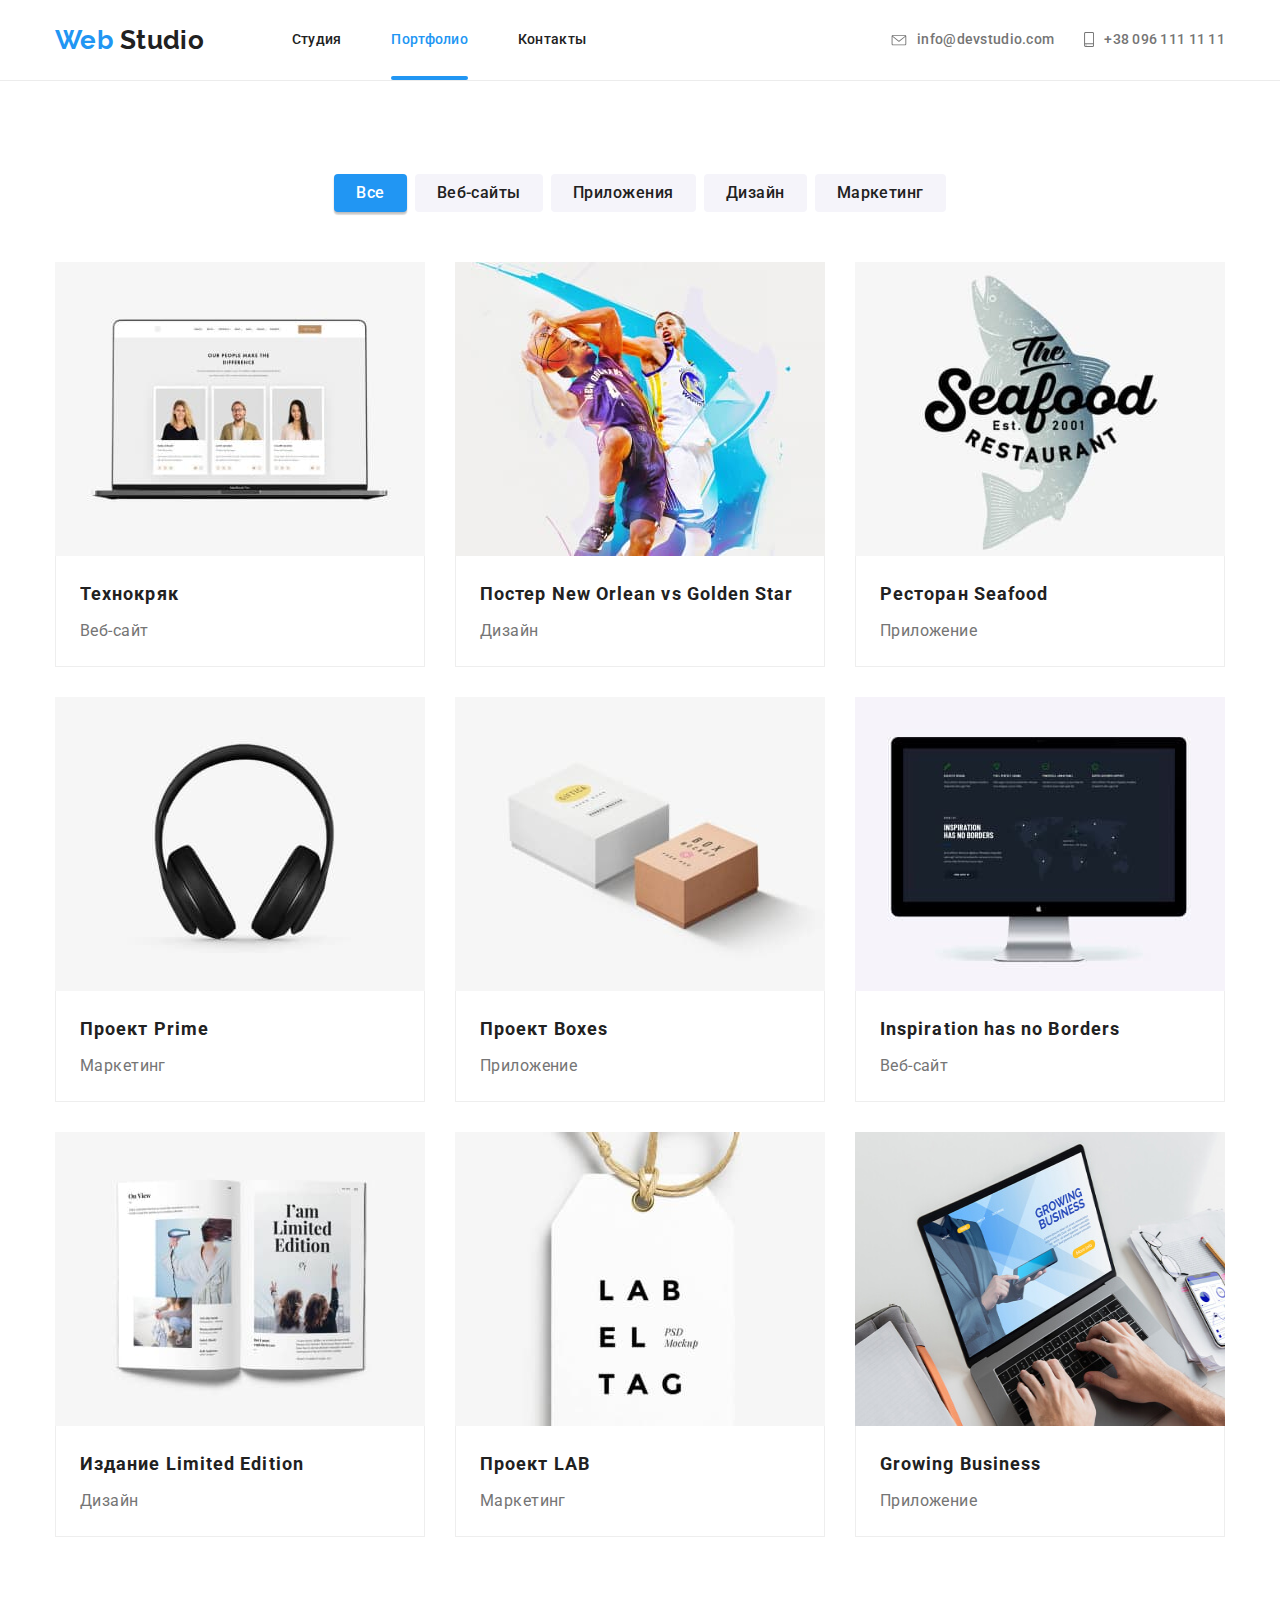
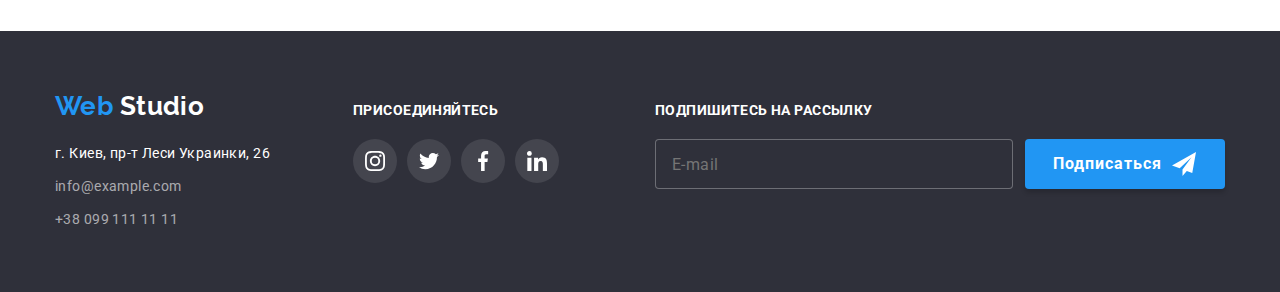
==== commit 4524deca: "Добавлены и оптимизированы фото в Портфолио" ====
--- a/portfolio.html
+++ b/portfolio.html
@@ -120,10 +120,12 @@
                 <a class="portfolio-link link" href="">
                   <div class="portfolio-thumb">
                     <img
-                      src="./images/portfolio/project-1.jpg"
+                      srcset="
+                        ./images/portfolio/project-1-desc.jpg    1x,
+                        ./images/portfolio/project-1-desc@2x.jpg 2x
+                      "
+                      src="./images/portfolio/project-1-mob.jpg"
                       alt="интернет сайт"
-                      width="370"
-                      height="294"
                     />
                     <p class="portfolio-about">
                       Технокряк это современная площадка распространения
@@ -143,10 +145,12 @@
                 <a class="portfolio-link link" href="">
                   <div class="portfolio-thumb">
                     <img
-                      src="./images/portfolio/project-2.jpg"
+                      srcset="
+                        ./images/portfolio/project-2-desc.jpg    1x,
+                        ./images/portfolio/project-2-desc@2x.jpg 2x
+                      "
+                      src="./images/portfolio/project-2-mob.jpg"
                       alt="постер с двумя баскетболистами"
-                      width="370"
-                      height="294"
                     />
                     <p class="portfolio-about">
                       Технокряк это современная площадка распространения
@@ -168,10 +172,12 @@
                 <a class="portfolio-link link" href="">
                   <div class="portfolio-thumb">
                     <img
-                      src="./images/portfolio/project-3.jpg"
+                      srcset="
+                        ./images/portfolio/project-3-desc.jpg    1x,
+                        ./images/portfolio/project-3-desc@2x.jpg 2x
+                      "
+                      src="./images/portfolio/project-3-mob.jpg"
                       alt="эмблема ресторана сифуд"
-                      width="370"
-                      height="294"
                     />
                     <p class="portfolio-about">
                       Технокряк это современная площадка распространения
@@ -192,10 +198,12 @@
                 <a class="portfolio-link link" href="">
                   <div class="portfolio-thumb">
                     <img
-                      src="./images/portfolio/project-4.jpg"
+                      srcset="
+                        ./images/portfolio/project-4-desc.jpg    1x,
+                        ./images/portfolio/project-4-desc@2x.jpg 2x
+                      "
+                      src="./images/portfolio/project-4-mob.jpg"
                       alt="наушники"
-                      width="370"
-                      height="294"
                     />
                     <p class="portfolio-about">
                       Технокряк это современная площадка распространения
@@ -216,10 +224,12 @@
                 <a class="portfolio-link link" href=""
                   ><div class="portfolio-thumb">
                     <img
-                      src="./images/portfolio/project-5.jpg"
+                      srcset="
+                        ./images/portfolio/project-5-desc.jpg    1x,
+                        ./images/portfolio/project-5-desc@2x.jpg 2x
+                      "
+                      src="./images/portfolio/project-5-mob.jpg"
                       alt="два разных коробка"
-                      width="370"
-                      height="294"
                     />
                     <p class="portfolio-about">
                       Технокряк это современная площадка распространения
@@ -240,10 +250,12 @@
                 <a class="portfolio-link link" href=""
                   ><div class="portfolio-thumb">
                     <img
-                      src="./images/portfolio/project-6.jpg"
+                      srcset="
+                        ./images/portfolio/project-6-desc.jpg    1x,
+                        ./images/portfolio/project-6-desc@2x.jpg 2x
+                      "
+                      src="./images/portfolio/project-6-mob.jpg"
                       alt="монитор с открытой интернет страницей"
-                      width="370"
-                      height="294"
                     />
                     <p class="portfolio-about">
                       Технокряк это современная площадка распространения
@@ -264,10 +276,12 @@
                 <a class="portfolio-link link" href="">
                   <div class="portfolio-thumb">
                     <img
-                      src="./images/portfolio/project-7.jpg"
+                      srcset="
+                        ./images/portfolio/project-7-desc.jpg    1x,
+                        ./images/portfolio/project-7-desc@2x.jpg 2x
+                      "
+                      src="./images/portfolio/project-7-mob.jpg"
                       alt="открытый журнал"
-                      width="370"
-                      height="294"
                     />
                     <p class="portfolio-about">
                       Технокряк это современная площадка распространения
@@ -288,10 +302,12 @@
                 <a class="portfolio-link link" href="">
                   <div class="portfolio-thumb">
                     <img
-                      src="./images/portfolio/project-8.jpg"
+                      srcset="
+                        ./images/portfolio/project-8-desc.jpg    1x,
+                        ./images/portfolio/project-8-desc@2x.jpg 2x
+                      "
+                      src="./images/portfolio/project-8-mob.jpg"
                       alt="фирменная бирка"
-                      width="370"
-                      height="294"
                     />
                     <p class="portfolio-about">
                       Технокряк это современная площадка распространения
@@ -312,10 +328,16 @@
                 <a class="portfolio-link link" href="">
                   <div class="portfolio-thumb">
                     <img
-                      src="./images/portfolio/project-9.jpg"
+                      srcset="
+                        ./images/portfolio/project-9-mob.jpg     1x,
+                        ./images/portfolio/project-9-mob@2x.jpg  2x,
+                        ./images/portfolio/project-9-tab.jpg     1x,
+                        ./images/portfolio/project-9-tab@2x.jpg  2x,
+                        ./images/portfolio/project-9-desc.jpg    1x,
+                        ./images/portfolio/project-9-desc@2x.jpg 2x
+                      "
+                      src="./images/portfolio/project-9-desc.jpg"
                       alt="пользователь просматривает веб-страницу на ноутбуке"
-                      width="370"
-                      height="294"
                     />
                     <p class="portfolio-about">
                       Технокряк это современная площадка распространения
--- a/css/portfolio.min.css
+++ b/css/portfolio.min.css
@@ -1,3 +1,3 @@
 @font-face{font-family:'Raleway';font-style:normal;font-weight:700;font-display:swap;src:local("Raleway Bold"),local("Raleway-Bold"),url("../fonts/raleway-v16-latin-700.woff2") format("woff2"),url("../fonts/raleway-v16-latin-700.woff") format("woff")}/*! modern-normalize v0.7.0 | MIT License | https://github.com/sindresorhus/modern-normalize */*,*::before,*::after{box-sizing:border-box}:root{-moz-tab-size:4;tab-size:4}html{line-height:1.15;-webkit-text-size-adjust:100%}body{margin:0}body{font-family:system-ui,-apple-system,"Segoe UI",Roboto,Helvetica,Arial,sans-serif,"Apple Color Emoji","Segoe UI Emoji"}hr{height:0}abbr[title]{text-decoration:underline dotted}b,strong{font-weight:bolder}code,kbd,samp,pre{font-family:ui-monospace, SFMono-Regular, Consolas, 'Liberation Mono', Menlo,- monospace;font-size:1em}small{font-size:80%}sub,sup{font-size:75%;line-height:0;position:relative;vertical-align:baseline}sub{bottom:-0.25em}sup{top:-0.5em}button,input,optgroup,select,textarea{font-family:inherit;font-size:100%;line-height:1.15;margin:0}button,select{text-transform:none}button,[type='button'],[type='reset'],[type='submit']{-webkit-appearance:button}button::-moz-focus-inner,[type='button']::-moz-focus-inner,[type='reset']::-moz-focus-inner,[type='submit']::-moz-focus-inner{border-style:none;padding:0}button:-moz-focusring,[type='button']:-moz-focusring,[type='reset']:-moz-focusring,[type='submit']:-moz-focusring{outline:1px dotted ButtonText}legend{padding:0}progress{vertical-align:baseline}[type='number']::-webkit-inner-spin-button,[type='number']::-webkit-outer-spin-button{height:auto}[type='search']{-webkit-appearance:textfield;outline-offset:-2px}[type='search']::-webkit-search-decoration{-webkit-appearance:none}::-webkit-file-upload-button{-webkit-appearance:button;font:inherit}summary{display:list-item}.footer-social-item>a{display:flex;justify-content:center;align-items:center}html{box-sizing:border-box}*,*::before,*::after{box-sizing:inherit;margin:0;padding:0}body{font-family:"Roboto",sans-serif;font-size:14px;font-weight:400;letter-spacing:0.03em;color:#212121;background-color:#fff}.list{padding:0;margin:0;list-style:none}.link{text-decoration:none}.address{font-style:normal}img{display:block;max-width:100%;height:auto}textarea{resize:none}.logo{display:inline-block;font-family:"Raleway",sans-serif;font-weight:700;font-size:24px;line-height:1.167}.logo-web{color:#2196f3}.logo .black-studio{color:#212121}.logo .white-studio{color:#fff}.logo.animate__pulse{animation-duration:1000ms}@media screen and (min-width: 1200px){.logo{font-size:26px;line-height:1.19}}.nav-link.current{position:relative;display:inline-block;color:#2196f3}.nav-link.current::after{position:absolute;left:0;bottom:0;width:100%;content:'';height:4px;border-radius:2px;background-color:#2196f3}@media screen and (max-width: 767px){.nav-link.current{padding-bottom:8px}}.visually-hidden{position:absolute;width:1px;height:1px;margin:-1px;border:0;padding:0;white-space:nowrap;clip-path:inset(100%);clip:rect(0 0 0 0);overflow:hidden}.container{margin-left:auto;margin-right:auto;padding-left:15px;padding-right:15px}@media screen and (min-width: 480px){.container{width:480px}}@media screen and (min-width: 768px){.container{width:768px}}@media screen and (min-width: 1200px){.container{width:1200px}}.header{border-bottom:1px solid #ececec}@media screen and (min-width: 768px){.header .container{display:flex;justify-content:space-between;align-items:center}}@media screen and (max-width: 767px){.menu-container{display:flex;justify-content:space-between;align-items:center}}.button-menu{display:inline-flex;margin-top:10px;margin-bottom:10px;border:none;background-color:transparent}.button-menu-svg{fill:#212121;transition:fill 250ms cubic-bezier(0.4, 0, 0.2, 1)}.button-menu-svg:hover,.button-menu-svg:focus{fill:#2196f3}.button-menu .icon-cross{display:none}.button-menu.is-open .icon-cross{display:block}.button-menu.is-open .icon-menu{display:none}@media screen and (min-width: 768px){.button-menu{display:none}}@media screen and (max-width: 767px){.menu-wrapper{position:absolute;top:60px;left:0;width:100%;padding-top:60px;padding-bottom:60px;background-color:#fff;box-shadow:0px 4px 8px rgba(0,0,0,0.04),0px 2px 4px rgba(0,0,0,0.08),0px 1px 3px rgba(0,0,0,0.16);text-align:center;display:none}.menu-wrapper.is-open{display:block}}@media screen and (min-width: 768px){.menu-wrapper{display:flex;align-items:center}}.nav-link{display:block;font-weight:500;line-height:1.14;letter-spacing:0.02em;color:#212121;transition:color 250ms cubic-bezier(0.4, 0, 0.2, 1)}@media screen and (max-width: 767px){.nav-link{font-size:18px;line-height:1.167}}.nav-link:hover,.nav-link:focus{color:#2196f3}@media screen and (min-width: 768px){.nav-link{padding-top:32px;padding-bottom:32px}}@media screen and (max-width: 767px){.nav{margin-bottom:60px}}@media screen and (min-width: 768px){.nav{margin-right:84px}}@media screen and (min-width: 1200px){.nav{margin-right:305px}}@media screen and (min-width: 768px){.nav-list{display:flex}}@media screen and (min-width: 1200px){.contakt-list{display:flex;align-items:center}}.contakt-link{font-weight:500;font-size:18px;line-height:1.167;letter-spacing:0.02em;color:#757575;transition:color 250ms cubic-bezier(0.4, 0, 0.2, 1)}.contakt-link:hover,.contakt-link:focus{color:#2196f3}@media screen and (min-width: 768px){.contakt-link{font-size:12px}}@media screen and (min-width: 1200px){.contakt-link{font-size:14px;line-height:1.14}}@media screen and (max-width: 767px){.nav-list .item{margin-bottom:40px}}@media screen and (min-width: 768px){.nav-list .item:not(:last-child){margin-right:50px}}@media screen and (max-width: 767px){.contakt-list .item:not(:last-child){margin-bottom:16px}}@media screen and (min-width: 768px) and (max-width: 1199px){.contakt-list .item:not(:last-child){margin-bottom:10px}}@media screen and (min-width: 1200px){.contakt-list .item:not(:last-child){margin-right:30px}}@media screen and (min-width: 768px){.contakt-list .link{display:flex}}.icon-mail{align-self:center;margin-top:1px;margin-right:10px;fill:#757575;transition:fill 250ms cubic-bezier(0.4, 0, 0.2, 1)}.contakt-link:hover .icon-mail,.contakt-link:focus .icon-mail{fill:#2196f3}.icon-phone{align-self:center;margin-right:10px;fill:#757575;transition:fill 250ms cubic-bezier(0.4, 0, 0.2, 1)}.contakt-link:hover .icon-phone,.contakt-link:focus .icon-phone{fill:#2196f3}.footer{padding-top:60px;padding-bottom:60px;background-color:#2f303a}@media screen and (max-width: 1199px){.footer{text-align:center}}.footer .logo{margin-bottom:20px}@media screen and (min-width: 1200px){.footer .container{display:flex;justify-content:space-between;align-items:baseline}}.footer-address-link{line-height:1.71;color:#fff}.footer-address-mail,.footer-address-tel{line-height:1.71;color:rgba(255,255,255,0.6)}.accent-link{display:inline-block;transition:color 250ms cubic-bezier(0.4, 0, 0.2, 1)}.accent-link:hover,.accent-link:focus{color:#2196f3}@media screen and (max-width: 1199px){.accent-link:not(:last-child){margin-bottom:8px}}@media screen and (min-width: 1200px){.accent-link:not(:last-child){margin-bottom:9px}}@media screen and (max-width: 1199px){.container-tablet{margin-bottom:60px}}@media screen and (min-width: 768px){.container-tablet{display:flex;align-items:baseline}}@media screen and (min-width: 768px) and (max-width: 1199px){.container-tablet{justify-content:space-around}}.footer-join{display:inline-block;margin-bottom:20px;line-height:1.14;color:#fff;text-transform:uppercase}.footer-social-list{display:flex;justify-content:center}.footer-social-item:not(:last-child){margin-right:10px}.footer-social-item>a{width:44px;height:44px;border-radius:50%;background-color:rgba(255,255,255,0.1);transition:background-color 250ms cubic-bezier(0.4, 0, 0.2, 1)}.footer-social-item>a:hover,.footer-social-item>a:focus{background-color:#2196f3}.footer-social-item .icon{fill:#fff}.footer-form-input{height:50px;margin-right:auto;margin-left:auto;padding-left:16px;padding-top:15px;padding-right:16px;padding-bottom:15px;font-family:"Roboto",sans-serif;font-style:normal;font-weight:400;font-size:16px;line-height:1.25;letter-spacing:0.03em;color:rgba(255,255,255,0.6);background-color:#2f303a;border:1px solid rgba(255,255,255,0.3);filter:drop-shadow 0px 4px 4px rgba(0,0,0,0.15);border-radius:4px;cursor:pointer;transition:outline 250ms cubic-bezier(0.4, 0, 0.2, 1)}.footer-form-input:hover,.footer-form-input:focus{outline:1px solid #fff}@media screen and (min-width: 480px){.footer-form-input{width:450px}}@media screen and (max-width: 1199px){.footer-form-input{display:block;margin-bottom:20px}}@media screen and (min-width: 1200px){.footer-form-input{width:358px;margin-right:12px}}.footer-form-button{display:inline-flex;align-items:center;border-width:0;padding-top:10px;padding-right:29px;padding-bottom:10px;padding-left:28px;font-weight:700;font-size:16px;line-height:1.87;letter-spacing:0.06em;color:#fff;background-color:#2196f3;box-shadow:0px 4px 4px rgba(0,0,0,0.15);border-radius:4px;cursor:pointer;transition:outline 250ms cubic-bezier(0.4, 0, 0.2, 1)}.footer-form-button:hover,.footer-form-button:focus{outline:1px solid #fff}.footer-form-button .icon{margin-left:10px;fill:#fff}@media screen and (max-width: 767px){.footer-box-address{margin-bottom:60px}}@media screen and (min-width: 1200px){.footer-box-address{margin-right:83px}}
+ monospace;font-size:1em}small{font-size:80%}sub,sup{font-size:75%;line-height:0;position:relative;vertical-align:baseline}sub{bottom:-0.25em}sup{top:-0.5em}button,input,optgroup,select,textarea{font-family:inherit;font-size:100%;line-height:1.15;margin:0}button,select{text-transform:none}button,[type='button'],[type='reset'],[type='submit']{-webkit-appearance:button}button::-moz-focus-inner,[type='button']::-moz-focus-inner,[type='reset']::-moz-focus-inner,[type='submit']::-moz-focus-inner{border-style:none;padding:0}button:-moz-focusring,[type='button']:-moz-focusring,[type='reset']:-moz-focusring,[type='submit']:-moz-focusring{outline:1px dotted ButtonText}legend{padding:0}progress{vertical-align:baseline}[type='number']::-webkit-inner-spin-button,[type='number']::-webkit-outer-spin-button{height:auto}[type='search']{-webkit-appearance:textfield;outline-offset:-2px}[type='search']::-webkit-search-decoration{-webkit-appearance:none}::-webkit-file-upload-button{-webkit-appearance:button;font:inherit}summary{display:list-item}.footer-social-item>a,.footer-form-button{display:flex;justify-content:center;align-items:center}html{box-sizing:border-box}*,*::before,*::after{box-sizing:inherit;margin:0;padding:0}body{font-family:"Roboto",sans-serif;font-size:14px;font-weight:400;letter-spacing:0.03em;color:#212121;background-color:#fff}.list{padding:0;margin:0;list-style:none}.link{text-decoration:none}.address{font-style:normal}img{display:block;max-width:100%;height:auto}textarea{resize:none}.logo{display:inline-block;font-family:"Raleway",sans-serif;font-weight:700;font-size:24px;line-height:1.167}.logo-web{color:#2196f3}.logo .black-studio{color:#212121}.logo .white-studio{color:#fff}.logo.animate__pulse{animation-duration:1000ms}@media screen and (min-width: 1200px){.logo{font-size:26px;line-height:1.19}}.nav-link.current{position:relative;display:inline-block;color:#2196f3}.nav-link.current::after{position:absolute;left:0;bottom:0;width:100%;content:'';height:4px;border-radius:2px;background-color:#2196f3}@media screen and (max-width: 767px){.nav-link.current{padding-bottom:8px}}.visually-hidden{position:absolute;width:1px;height:1px;margin:-1px;border:0;padding:0;white-space:nowrap;clip-path:inset(100%);clip:rect(0 0 0 0);overflow:hidden}.container{margin-left:auto;margin-right:auto;padding-left:15px;padding-right:15px}@media screen and (min-width: 480px){.container{width:480px}}@media screen and (min-width: 768px){.container{width:768px}}@media screen and (min-width: 1200px){.container{width:1200px}}.header{position:relative;border-bottom:1px solid #ececec}@media screen and (min-width: 768px){.header .container{display:flex;justify-content:space-between;align-items:center}}@media screen and (max-width: 767px){.menu-container{display:flex;justify-content:space-between;align-items:center}}.button-menu{display:inline-flex;margin-top:10px;margin-bottom:10px;border:none;background-color:transparent}.button-menu-svg{fill:#212121;transition:fill 250ms cubic-bezier(0.4, 0, 0.2, 1)}.button-menu-svg:hover,.button-menu-svg:focus{fill:#2196f3}.button-menu .icon-cross{display:none}.button-menu.is-open .icon-cross{display:block}.button-menu.is-open .icon-menu{display:none}@media screen and (min-width: 768px){.button-menu{display:none}}@media screen and (max-width: 767px){.menu-wrapper{position:absolute;top:100%;left:0;z-index:10;width:100%;padding-top:60px;padding-bottom:60px;background-color:#fff;box-shadow:0px 4px 8px rgba(0,0,0,0.04),0px 2px 4px rgba(0,0,0,0.08),0px 1px 3px rgba(0,0,0,0.16);text-align:center;display:none}.menu-wrapper.is-open{display:block}}@media screen and (min-width: 768px){.menu-wrapper{display:flex;align-items:center}}.nav-link{display:block;font-weight:500;line-height:1.14;letter-spacing:0.02em;color:#212121;transition:color 250ms cubic-bezier(0.4, 0, 0.2, 1)}@media screen and (max-width: 767px){.nav-link{font-size:18px;line-height:1.167}}.nav-link:hover,.nav-link:focus{color:#2196f3}@media screen and (min-width: 768px){.nav-link{padding-top:32px;padding-bottom:32px}}@media screen and (max-width: 767px){.nav{margin-bottom:60px}}@media screen and (min-width: 768px){.nav{margin-right:84px}}@media screen and (min-width: 1200px){.nav{margin-right:305px}}@media screen and (min-width: 768px){.nav-list{display:flex}}@media screen and (min-width: 1200px){.contakt-list{display:flex;align-items:center}}.contakt-link{font-weight:500;font-size:18px;line-height:1.167;letter-spacing:0.02em;color:#757575;transition:color 250ms cubic-bezier(0.4, 0, 0.2, 1)}.contakt-link:hover,.contakt-link:focus{color:#2196f3}@media screen and (min-width: 768px){.contakt-link{font-size:12px}}@media screen and (min-width: 1200px){.contakt-link{font-size:14px;line-height:1.14}}@media screen and (max-width: 767px){.nav-list .item{margin-bottom:40px}}@media screen and (min-width: 768px){.nav-list .item:not(:last-child){margin-right:50px}}@media screen and (max-width: 767px){.contakt-list .item:not(:last-child){margin-bottom:16px}}@media screen and (min-width: 768px) and (max-width: 1199px){.contakt-list .item:not(:last-child){margin-bottom:10px}}@media screen and (min-width: 1200px){.contakt-list .item:not(:last-child){margin-right:30px}}@media screen and (min-width: 768px){.contakt-list .link{display:flex}}.icon-mail{align-self:center;margin-top:1px;margin-right:10px;fill:#757575;transition:fill 250ms cubic-bezier(0.4, 0, 0.2, 1)}.contakt-link:hover .icon-mail,.contakt-link:focus .icon-mail{fill:#2196f3}.icon-phone{align-self:center;margin-right:10px;fill:#757575;transition:fill 250ms cubic-bezier(0.4, 0, 0.2, 1)}.contakt-link:hover .icon-phone,.contakt-link:focus .icon-phone{fill:#2196f3}@media screen and (max-width: 1199px){.main-portfolio{padding-top:60px;margin-bottom:60px}}@media screen and (min-width: 1200px){.main-portfolio{padding-top:93px;margin-bottom:94px}}@media screen and (min-width: 768px){.filter{margin-bottom:30px}}@media screen and (min-width: 1200px){.filter{margin-bottom:50px}}@media screen and (max-width: 767px){.filter .filter-item{margin-bottom:15px}}.filter .filter-item:not(:last-child){margin-right:8px}.filter .list{display:flex}@media screen and (max-width: 767px){.filter .list{flex-wrap:wrap}}@media screen and (min-width: 768px){.filter .list{justify-content:center}}.filter-button{border-width:0;padding-top:6px;padding-right:22px;padding-bottom:6px;padding-left:22px;margin:0;outline:none;font-weight:500;font-size:16px;line-height:1.63;letter-spacing:0.03em;text-align:center;background-color:#f5f4fa;color:#212121;border-radius:4px;border-color:transparent;cursor:pointer;transition:background-color 250ms cubic-bezier(0.4, 0, 0.2, 1),color 250ms cubic-bezier(0.4, 0, 0.2, 1),box-shadow 250ms cubic-bezier(0.4, 0, 0.2, 1)}.filter-button:hover,.filter-button:focus{background-color:#2196f3;color:#fff;box-shadow:0px 2px 2px rgba(0,0,0,0.12),0px 1px 2px rgba(0,0,0,0.08),0px 3px 1px rgba(0,0,0,0.1)}.filter-button.current{background-color:#2196f3;color:#fff;box-shadow:0px 2px 2px rgba(0,0,0,0.12),0px 1px 2px rgba(0,0,0,0.08),0px 3px 1px rgba(0,0,0,0.1);border-color:transparent}@media screen and (max-width: 767px){.portfolio{margin-top:25px}}@media screen and (min-width: 768px){.portfolio .list{display:flex;flex-wrap:wrap}}@media screen and (min-width: 480px){.portfolio-item{width:450px}}@media screen and (min-width: 768px){.portfolio-item{width:calc((100% - 30px) / 2)}}@media screen and (min-width: 1200px){.portfolio-item{width:calc((100% - 60px) / 3)}}.portfolio-item img{width:100%;height:294px}@media screen and (min-width: 768px) and (max-width: 1199px){.portfolio-item:not(:nth-child(2n)){margin-right:30px}}@media screen and (min-width: 1200px){.portfolio-item:not(:nth-child(3n)){margin-right:30px}}@media screen and (max-width: 767px){.portfolio-item:not(:last-child){margin-bottom:30px}}@media screen and (min-width: 768px) and (max-width: 1199px){.portfolio-item:not(:nth-last-child(-n+2)){margin-bottom:30px}}@media screen and (min-width: 1200px){.portfolio-item:not(:nth-last-child(-n+3)){margin-bottom:30px}}.portfolio-thumb{position:relative;overflow:hidden}.portfolio-thumb .portfolio-about{position:absolute;bottom:0;left:0;width:100%;height:100%;margin-top:0;margin-bottom:0;padding-left:24px;padding-right:24px;font-size:18px;line-height:1.56;background-color:rgba(33,150,243,0.9);color:#fff;transform:translateY(100%);transition:transform 250ms cubic-bezier(0.4, 0, 0.2, 1)}.portfolio-link:hover .portfolio-thumb .portfolio-about,.portfolio-link:focus .portfolio-thumb .portfolio-about{transform:translateY(0)}@media screen and (max-width: 479px){.portfolio-thumb .portfolio-about{padding-top:20px;overflow:scroll}}@media screen and (min-width: 480px){.portfolio-thumb .portfolio-about{padding-top:77px;padding-bottom:77px}}@media screen and (min-width: 768px){.portfolio-thumb .portfolio-about{padding-top:49px;padding-bottom:49px}}@media screen and (min-width: 1200px){.portfolio-thumb .portfolio-about{padding-top:63px;padding-bottom:63px}}.portfolio-card{padding-top:20px;padding-right:24px;padding-bottom:20px;padding-left:24px;border-right:1px solid #eeeeee;border-bottom:1px solid #eeeeee;border-left:1px solid #eeeeee}.portfolio-card .portfolio-name{margin-top:0;margin-bottom:4px;font-size:18px;line-height:2;letter-spacing:0.06em;color:#212121}@media screen and (min-width: 480px){.portfolio-card .portfolio-name{white-space:nowrap;overflow:hidden;text-overflow:ellipsis}}.portfolio-card .portfolio-web,.portfolio-card .portfolio-design,.portfolio-card .portfolio-app,.portfolio-card .portfolio-marketing{margin-top:0;margin-bottom:0;font-size:16px;line-height:1.88;color:#757575}.portfolio-link{display:block;transition:box-shadow 250ms cubic-bezier(0.4, 0, 0.2, 1)}.portfolio-link:hover,.portfolio-link:focus{box-shadow:1px 4px 6px rgba(0,0,0,0.16),0px 4px 4px rgba(0,0,0,0.06),0px 1px 1px rgba(0,0,0,0.12)}.footer{padding-top:60px;padding-bottom:60px;background-color:#2f303a}@media screen and (max-width: 1199px){.footer{text-align:center}}.footer .logo{margin-bottom:20px}@media screen and (min-width: 1200px){.footer .container{display:flex;justify-content:space-between;align-items:baseline}}.footer-address-link{line-height:1.71;color:#fff}.footer-address-mail,.footer-address-tel{line-height:1.71;color:rgba(255,255,255,0.6)}@media screen and (max-width: 767px){.footer-box-address{margin-bottom:60px}}@media screen and (min-width: 1200px){.footer-box-address{margin-right:83px}}.accent-link{display:inline-block;transition:color 250ms cubic-bezier(0.4, 0, 0.2, 1)}.accent-link:hover,.accent-link:focus{color:#2196f3}@media screen and (max-width: 1199px){.accent-link:not(:last-child){margin-bottom:8px}}@media screen and (min-width: 1200px){.accent-link:not(:last-child){margin-bottom:9px}}@media screen and (max-width: 1199px){.container-tablet{margin-bottom:60px}}@media screen and (min-width: 768px){.container-tablet{display:flex;align-items:baseline}}@media screen and (min-width: 768px) and (max-width: 1199px){.container-tablet{justify-content:space-around}}.footer-join{display:inline-block;margin-bottom:20px;line-height:1.14;color:#fff;text-transform:uppercase}.footer-social-list{display:flex;justify-content:center}.footer-social-item:not(:last-child){margin-right:10px}.footer-social-item>a{width:44px;height:44px;border-radius:50%;background-color:rgba(255,255,255,0.1);transition:background-color 250ms cubic-bezier(0.4, 0, 0.2, 1)}.footer-social-item>a:hover,.footer-social-item>a:focus{background-color:#2196f3}.footer-social-item .icon{fill:#fff}@media screen and (max-width: 1199px){.footer-form{max-width:450px}}@media screen and (min-width: 768px) and (max-width: 1199px){.footer-form{margin-left:auto;margin-right:auto}}@media screen and (min-width: 1200px){.footer-form{display:flex}}.footer-form-input{width:100%;height:50px;margin-right:auto;margin-left:auto;padding-left:16px;padding-top:15px;padding-right:16px;padding-bottom:15px;font-family:"Roboto",sans-serif;font-style:normal;font-weight:400;font-size:16px;line-height:1.25;letter-spacing:0.03em;color:rgba(255,255,255,0.6);background-color:#2f303a;border:1px solid rgba(255,255,255,0.3);filter:drop-shadow 0px 4px 4px rgba(0,0,0,0.15);border-radius:4px;cursor:pointer;transition:outline 250ms cubic-bezier(0.4, 0, 0.2, 1)}.footer-form-input:hover,.footer-form-input:focus{outline:1px solid #fff}@media screen and (max-width: 1199px){.footer-form-input{display:block;margin-bottom:20px}}@media screen and (min-width: 1200px){.footer-form-input{width:358px;margin-right:12px}}.footer-form-button{width:200px;border-width:0;padding-top:10px;padding-right:29px;padding-bottom:10px;padding-left:28px;font-weight:700;font-size:16px;line-height:1.87;letter-spacing:0.06em;color:#fff;background-color:#2196f3;box-shadow:0px 4px 4px rgba(0,0,0,0.15);border-radius:4px;cursor:pointer;transition:outline 250ms cubic-bezier(0.4, 0, 0.2, 1)}.footer-form-button:hover,.footer-form-button:focus{outline:1px solid #fff}@media screen and (max-width: 1199px){.footer-form-button{margin-right:auto;margin-left:auto}}.footer-form-button .icon{margin-left:10px;fill:#fff}
 /*# sourceMappingURL=portfolio.min.css.map */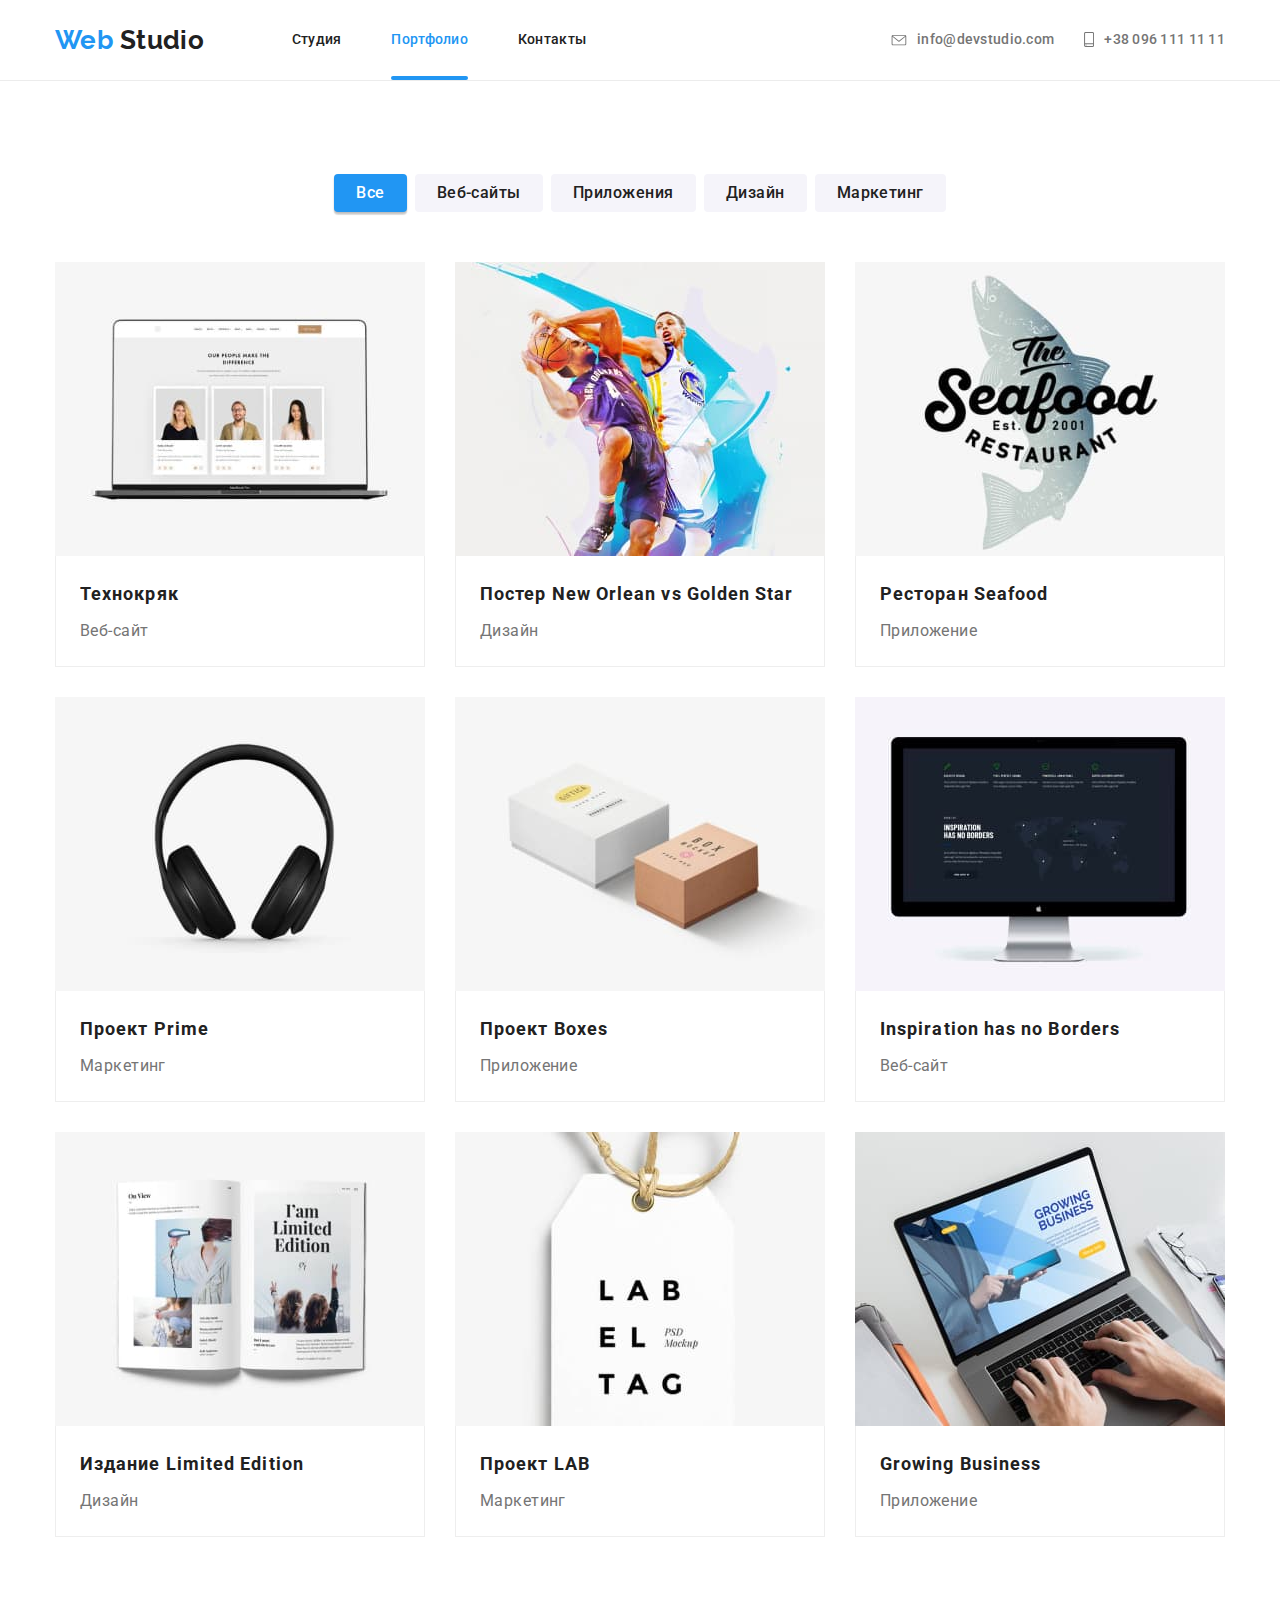
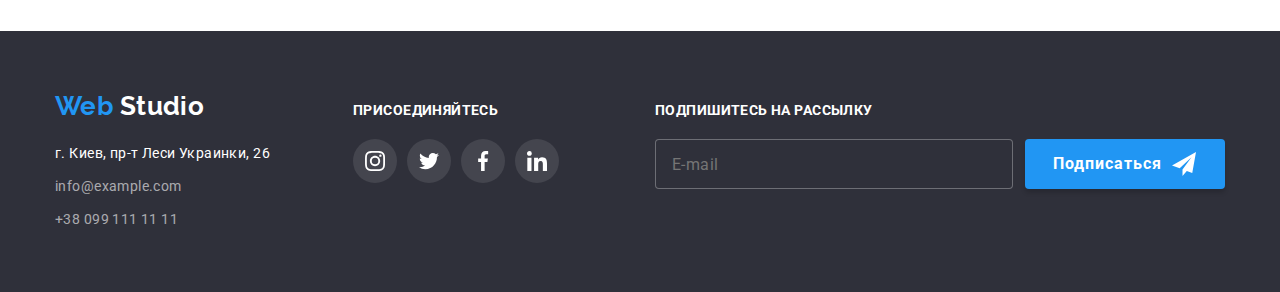
==== commit 545fc6b6: "Адаптированы фото в Портфолио через <picture>" ====
--- a/portfolio.html
+++ b/portfolio.html
@@ -31,7 +31,7 @@
             aria-label="переключатель мобильного меню"
             data-menu-button
           >
-            <svg width="40" height="40">
+            <svg class="button-menu-svg" width="40" height="40">
               <use class="icon-menu" href="./images/sprite.svg#icon-menu"></use>
               <use
                 class="icon-cross"
@@ -40,7 +40,7 @@
             </svg>
           </button>
         </div>
-        <div class="menu-wrapper" data-menu>
+        <div class="menu-wrapper" id="menu-wrapper" data-menu>
           <nav class="nav">
             <ul class="nav-list list">
               <li class="item">
@@ -119,14 +119,29 @@
               <li class="portfolio-item">
                 <a class="portfolio-link link" href="">
                   <div class="portfolio-thumb">
-                    <img
-                      srcset="
-                        ./images/portfolio/project-1-desc.jpg    1x,
-                        ./images/portfolio/project-1-desc@2x.jpg 2x
-                      "
-                      src="./images/portfolio/project-1-mob.jpg"
-                      alt="интернет сайт"
-                    />
+                    <picture>
+                      <source
+                        media="(max-width: 767px)"
+                        srcset="
+                          ./images/portfolio/project-1-mob.jpg    1x,
+                          ./images/portfolio/project-1-mob@2x.jpg 2x
+                        "
+                        type="image/jpeg" />
+                      <source
+                        media="(min-width: 768px) and (max-width: 1199px) "
+                        srcset="
+                          ./images/portfolio/project-1-tab.jpg    1x,
+                          ./images/portfolio/project-1-tab@2x.jpg 2x
+                        "
+                        type="image/jpeg" />
+                      <img
+                        srcset="
+                          ./images/portfolio/project-1-desc.jpg    1x,
+                          ./images/portfolio/project-1-desc@2x.jpg 2x
+                        "
+                        src="./images/portfolio/project-1-mob.jpg"
+                        alt="пользователь просматривает веб-страницу на ноутбуке"
+                    /></picture>
                     <p class="portfolio-about">
                       Технокряк это современная площадка распространения
                       коронавируса. Компании используют эту платформу для
@@ -144,14 +159,29 @@
               <li class="portfolio-item">
                 <a class="portfolio-link link" href="">
                   <div class="portfolio-thumb">
-                    <img
-                      srcset="
-                        ./images/portfolio/project-2-desc.jpg    1x,
-                        ./images/portfolio/project-2-desc@2x.jpg 2x
-                      "
-                      src="./images/portfolio/project-2-mob.jpg"
-                      alt="постер с двумя баскетболистами"
-                    />
+                    <picture>
+                      <source
+                        media="(max-width: 767px)"
+                        srcset="
+                          ./images/portfolio/project-2-mob.jpg    1x,
+                          ./images/portfolio/project-2-mob@2x.jpg 2x
+                        "
+                        type="image/jpeg" />
+                      <source
+                        media="(min-width: 768px) and (max-width: 1199px) "
+                        srcset="
+                          ./images/portfolio/project-2-tab.jpg    1x,
+                          ./images/portfolio/project-2-tab@2x.jpg 2x
+                        "
+                        type="image/jpeg" />
+                      <img
+                        srcset="
+                          ./images/portfolio/project-2-desc.jpg    1x,
+                          ./images/portfolio/project-2-desc@2x.jpg 2x
+                        "
+                        src="./images/portfolio/project-2-mob.jpg"
+                        alt="пользователь просматривает веб-страницу на ноутбуке"
+                    /></picture>
                     <p class="portfolio-about">
                       Технокряк это современная площадка распространения
                       коронавируса. Компании используют эту платформу для
@@ -171,14 +201,29 @@
               <li class="portfolio-item">
                 <a class="portfolio-link link" href="">
                   <div class="portfolio-thumb">
-                    <img
-                      srcset="
-                        ./images/portfolio/project-3-desc.jpg    1x,
-                        ./images/portfolio/project-3-desc@2x.jpg 2x
-                      "
-                      src="./images/portfolio/project-3-mob.jpg"
-                      alt="эмблема ресторана сифуд"
-                    />
+                    <picture>
+                      <source
+                        media="(max-width: 767px)"
+                        srcset="
+                          ./images/portfolio/project-3-mob.jpg    1x,
+                          ./images/portfolio/project-3-mob@2x.jpg 2x
+                        "
+                        type="image/jpeg" />
+                      <source
+                        media="(min-width: 768px) and (max-width: 1199px) "
+                        srcset="
+                          ./images/portfolio/project-3-tab.jpg    1x,
+                          ./images/portfolio/project-3-tab@2x.jpg 2x
+                        "
+                        type="image/jpeg" />
+                      <img
+                        srcset="
+                          ./images/portfolio/project-3-desc.jpg    1x,
+                          ./images/portfolio/project-3-desc@2x.jpg 2x
+                        "
+                        src="./images/portfolio/project-3-mob.jpg"
+                        alt="пользователь просматривает веб-страницу на ноутбуке"
+                    /></picture>
                     <p class="portfolio-about">
                       Технокряк это современная площадка распространения
                       коронавируса. Компании используют эту платформу для
@@ -197,14 +242,29 @@
               <li class="portfolio-item">
                 <a class="portfolio-link link" href="">
                   <div class="portfolio-thumb">
-                    <img
-                      srcset="
-                        ./images/portfolio/project-4-desc.jpg    1x,
-                        ./images/portfolio/project-4-desc@2x.jpg 2x
-                      "
-                      src="./images/portfolio/project-4-mob.jpg"
-                      alt="наушники"
-                    />
+                    <picture>
+                      <source
+                        media="(max-width: 767px)"
+                        srcset="
+                          ./images/portfolio/project-4-mob.jpg    1x,
+                          ./images/portfolio/project-4-mob@2x.jpg 2x
+                        "
+                        type="image/jpeg" />
+                      <source
+                        media="(min-width: 768px) and (max-width: 1199px) "
+                        srcset="
+                          ./images/portfolio/project-4-tab.jpg    1x,
+                          ./images/portfolio/project-4-tab@2x.jpg 2x
+                        "
+                        type="image/jpeg" />
+                      <img
+                        srcset="
+                          ./images/portfolio/project-4-desc.jpg    1x,
+                          ./images/portfolio/project-4-desc@2x.jpg 2x
+                        "
+                        src="./images/portfolio/project-4-mob.jpg"
+                        alt="пользователь просматривает веб-страницу на ноутбуке"
+                    /></picture>
                     <p class="portfolio-about">
                       Технокряк это современная площадка распространения
                       коронавируса. Компании используют эту платформу для
@@ -223,14 +283,29 @@
               <li class="portfolio-item">
                 <a class="portfolio-link link" href=""
                   ><div class="portfolio-thumb">
-                    <img
-                      srcset="
-                        ./images/portfolio/project-5-desc.jpg    1x,
-                        ./images/portfolio/project-5-desc@2x.jpg 2x
-                      "
-                      src="./images/portfolio/project-5-mob.jpg"
-                      alt="два разных коробка"
-                    />
+                    <picture>
+                      <source
+                        media="(max-width: 767px)"
+                        srcset="
+                          ./images/portfolio/project-5-mob.jpg    1x,
+                          ./images/portfolio/project-5-mob@2x.jpg 2x
+                        "
+                        type="image/jpeg" />
+                      <source
+                        media="(min-width: 768px) and (max-width: 1199px) "
+                        srcset="
+                          ./images/portfolio/project-5-tab.jpg    1x,
+                          ./images/portfolio/project-5-tab@2x.jpg 2x
+                        "
+                        type="image/jpeg" />
+                      <img
+                        srcset="
+                          ./images/portfolio/project-5-desc.jpg    1x,
+                          ./images/portfolio/project-5-desc@2x.jpg 2x
+                        "
+                        src="./images/portfolio/project-5-mob.jpg"
+                        alt="пользователь просматривает веб-страницу на ноутбуке"
+                    /></picture>
                     <p class="portfolio-about">
                       Технокряк это современная площадка распространения
                       коронавируса. Компании используют эту платформу для
@@ -249,14 +324,29 @@
               <li class="portfolio-item">
                 <a class="portfolio-link link" href=""
                   ><div class="portfolio-thumb">
-                    <img
-                      srcset="
-                        ./images/portfolio/project-6-desc.jpg    1x,
-                        ./images/portfolio/project-6-desc@2x.jpg 2x
-                      "
-                      src="./images/portfolio/project-6-mob.jpg"
-                      alt="монитор с открытой интернет страницей"
-                    />
+                    <picture>
+                      <source
+                        media="(max-width: 767px)"
+                        srcset="
+                          ./images/portfolio/project-6-mob.jpg    1x,
+                          ./images/portfolio/project-6-mob@2x.jpg 2x
+                        "
+                        type="image/jpeg" />
+                      <source
+                        media="(min-width: 768px) and (max-width: 1199px) "
+                        srcset="
+                          ./images/portfolio/project-6-tab.jpg    1x,
+                          ./images/portfolio/project-6-tab@2x.jpg 2x
+                        "
+                        type="image/jpeg" />
+                      <img
+                        srcset="
+                          ./images/portfolio/project-6-desc.jpg    1x,
+                          ./images/portfolio/project-6-desc@2x.jpg 2x
+                        "
+                        src="./images/portfolio/project-6-mob.jpg"
+                        alt="пользователь просматривает веб-страницу на ноутбуке"
+                    /></picture>
                     <p class="portfolio-about">
                       Технокряк это современная площадка распространения
                       коронавируса. Компании используют эту платформу для
@@ -275,14 +365,29 @@
               <li class="portfolio-item">
                 <a class="portfolio-link link" href="">
                   <div class="portfolio-thumb">
-                    <img
-                      srcset="
-                        ./images/portfolio/project-7-desc.jpg    1x,
-                        ./images/portfolio/project-7-desc@2x.jpg 2x
-                      "
-                      src="./images/portfolio/project-7-mob.jpg"
-                      alt="открытый журнал"
-                    />
+                    <picture>
+                      <source
+                        media="(max-width: 767px)"
+                        srcset="
+                          ./images/portfolio/project-7-mob.jpg    1x,
+                          ./images/portfolio/project-7-mob@2x.jpg 2x
+                        "
+                        type="image/jpeg" />
+                      <source
+                        media="(min-width: 768px) and (max-width: 1199px) "
+                        srcset="
+                          ./images/portfolio/project-7-tab.jpg    1x,
+                          ./images/portfolio/project-7-tab@2x.jpg 2x
+                        "
+                        type="image/jpeg" />
+                      <img
+                        srcset="
+                          ./images/portfolio/project-7-desc.jpg    1x,
+                          ./images/portfolio/project-7-desc@2x.jpg 2x
+                        "
+                        src="./images/portfolio/project-7-mob.jpg"
+                        alt="пользователь просматривает веб-страницу на ноутбуке"
+                    /></picture>
                     <p class="portfolio-about">
                       Технокряк это современная площадка распространения
                       коронавируса. Компании используют эту платформу для
@@ -301,14 +406,29 @@
               <li class="portfolio-item">
                 <a class="portfolio-link link" href="">
                   <div class="portfolio-thumb">
-                    <img
-                      srcset="
-                        ./images/portfolio/project-8-desc.jpg    1x,
-                        ./images/portfolio/project-8-desc@2x.jpg 2x
-                      "
-                      src="./images/portfolio/project-8-mob.jpg"
-                      alt="фирменная бирка"
-                    />
+                    <picture>
+                      <source
+                        media="(max-width: 767px)"
+                        srcset="
+                          ./images/portfolio/project-8-mob.jpg    1x,
+                          ./images/portfolio/project-8-mob@2x.jpg 2x
+                        "
+                        type="image/jpeg" />
+                      <source
+                        media="(min-width: 768px) and (max-width: 1199px) "
+                        srcset="
+                          ./images/portfolio/project-8-tab.jpg    1x,
+                          ./images/portfolio/project-8-tab@2x.jpg 2x
+                        "
+                        type="image/jpeg" />
+                      <img
+                        srcset="
+                          ./images/portfolio/project-8-desc.jpg    1x,
+                          ./images/portfolio/project-8-desc@2x.jpg 2x
+                        "
+                        src="./images/portfolio/project-8-mob.jpg"
+                        alt="пользователь просматривает веб-страницу на ноутбуке"
+                    /></picture>
                     <p class="portfolio-about">
                       Технокряк это современная площадка распространения
                       коронавируса. Компании используют эту платформу для
@@ -327,18 +447,29 @@
               <li class="portfolio-item">
                 <a class="portfolio-link link" href="">
                   <div class="portfolio-thumb">
-                    <img
-                      srcset="
-                        ./images/portfolio/project-9-mob.jpg     1x,
-                        ./images/portfolio/project-9-mob@2x.jpg  2x,
-                        ./images/portfolio/project-9-tab.jpg     1x,
-                        ./images/portfolio/project-9-tab@2x.jpg  2x,
-                        ./images/portfolio/project-9-desc.jpg    1x,
-                        ./images/portfolio/project-9-desc@2x.jpg 2x
-                      "
-                      src="./images/portfolio/project-9-desc.jpg"
-                      alt="пользователь просматривает веб-страницу на ноутбуке"
-                    />
+                    <picture>
+                      <source
+                        media="(max-width: 767px)"
+                        srcset="
+                          ./images/portfolio/project-9-mob.jpg    1x,
+                          ./images/portfolio/project-9-mob@2x.jpg 2x
+                        "
+                        type="image/jpeg" />
+                      <source
+                        media="(min-width: 768px) and (max-width: 1199px) "
+                        srcset="
+                          ./images/portfolio/project-9-tab.jpg    1x,
+                          ./images/portfolio/project-9-tab@2x.jpg 2x
+                        "
+                        type="image/jpeg" />
+                      <img
+                        srcset="
+                          ./images/portfolio/project-9-desc.jpg    1x,
+                          ./images/portfolio/project-9-desc@2x.jpg 2x
+                        "
+                        src="./images/portfolio/project-9-mob.jpg"
+                        alt="пользователь просматривает веб-страницу на ноутбуке"
+                    /></picture>
                     <p class="portfolio-about">
                       Технокряк это современная площадка распространения
                       коронавируса. Компании используют эту платформу для
--- a/css/portfolio.min.css
+++ b/css/portfolio.min.css
@@ -1,3 +1,3 @@
 @font-face{font-family:'Raleway';font-style:normal;font-weight:700;font-display:swap;src:local("Raleway Bold"),local("Raleway-Bold"),url("../fonts/raleway-v16-latin-700.woff2") format("woff2"),url("../fonts/raleway-v16-latin-700.woff") format("woff")}/*! modern-normalize v0.7.0 | MIT License | https://github.com/sindresorhus/modern-normalize */*,*::before,*::after{box-sizing:border-box}:root{-moz-tab-size:4;tab-size:4}html{line-height:1.15;-webkit-text-size-adjust:100%}body{margin:0}body{font-family:system-ui,-apple-system,"Segoe UI",Roboto,Helvetica,Arial,sans-serif,"Apple Color Emoji","Segoe UI Emoji"}hr{height:0}abbr[title]{text-decoration:underline dotted}b,strong{font-weight:bolder}code,kbd,samp,pre{font-family:ui-monospace, SFMono-Regular, Consolas, 'Liberation Mono', Menlo,- monospace;font-size:1em}small{font-size:80%}sub,sup{font-size:75%;line-height:0;position:relative;vertical-align:baseline}sub{bottom:-0.25em}sup{top:-0.5em}button,input,optgroup,select,textarea{font-family:inherit;font-size:100%;line-height:1.15;margin:0}button,select{text-transform:none}button,[type='button'],[type='reset'],[type='submit']{-webkit-appearance:button}button::-moz-focus-inner,[type='button']::-moz-focus-inner,[type='reset']::-moz-focus-inner,[type='submit']::-moz-focus-inner{border-style:none;padding:0}button:-moz-focusring,[type='button']:-moz-focusring,[type='reset']:-moz-focusring,[type='submit']:-moz-focusring{outline:1px dotted ButtonText}legend{padding:0}progress{vertical-align:baseline}[type='number']::-webkit-inner-spin-button,[type='number']::-webkit-outer-spin-button{height:auto}[type='search']{-webkit-appearance:textfield;outline-offset:-2px}[type='search']::-webkit-search-decoration{-webkit-appearance:none}::-webkit-file-upload-button{-webkit-appearance:button;font:inherit}summary{display:list-item}.footer-social-item>a,.footer-form-button{display:flex;justify-content:center;align-items:center}html{box-sizing:border-box}*,*::before,*::after{box-sizing:inherit;margin:0;padding:0}body{font-family:"Roboto",sans-serif;font-size:14px;font-weight:400;letter-spacing:0.03em;color:#212121;background-color:#fff}.list{padding:0;margin:0;list-style:none}.link{text-decoration:none}.address{font-style:normal}img{display:block;max-width:100%;height:auto}textarea{resize:none}.logo{display:inline-block;font-family:"Raleway",sans-serif;font-weight:700;font-size:24px;line-height:1.167}.logo-web{color:#2196f3}.logo .black-studio{color:#212121}.logo .white-studio{color:#fff}.logo.animate__pulse{animation-duration:1000ms}@media screen and (min-width: 1200px){.logo{font-size:26px;line-height:1.19}}.nav-link.current{position:relative;display:inline-block;color:#2196f3}.nav-link.current::after{position:absolute;left:0;bottom:0;width:100%;content:'';height:4px;border-radius:2px;background-color:#2196f3}@media screen and (max-width: 767px){.nav-link.current{padding-bottom:8px}}.visually-hidden{position:absolute;width:1px;height:1px;margin:-1px;border:0;padding:0;white-space:nowrap;clip-path:inset(100%);clip:rect(0 0 0 0);overflow:hidden}.container{margin-left:auto;margin-right:auto;padding-left:15px;padding-right:15px}@media screen and (min-width: 480px){.container{width:480px}}@media screen and (min-width: 768px){.container{width:768px}}@media screen and (min-width: 1200px){.container{width:1200px}}.header{position:relative;border-bottom:1px solid #ececec}@media screen and (min-width: 768px){.header .container{display:flex;justify-content:space-between;align-items:center}}@media screen and (max-width: 767px){.menu-container{display:flex;justify-content:space-between;align-items:center}}.button-menu{display:inline-flex;margin-top:10px;margin-bottom:10px;border:none;background-color:transparent}.button-menu-svg{fill:#212121;transition:fill 250ms cubic-bezier(0.4, 0, 0.2, 1)}.button-menu-svg:hover,.button-menu-svg:focus{fill:#2196f3}.button-menu .icon-cross{display:none}.button-menu.is-open .icon-cross{display:block}.button-menu.is-open .icon-menu{display:none}@media screen and (min-width: 768px){.button-menu{display:none}}@media screen and (max-width: 767px){.menu-wrapper{position:absolute;top:100%;left:0;z-index:10;width:100%;padding-top:60px;padding-bottom:60px;background-color:#fff;box-shadow:0px 4px 8px rgba(0,0,0,0.04),0px 2px 4px rgba(0,0,0,0.08),0px 1px 3px rgba(0,0,0,0.16);text-align:center;display:none}.menu-wrapper.is-open{display:block}}@media screen and (min-width: 768px){.menu-wrapper{display:flex;align-items:center}}.nav-link{display:block;font-weight:500;line-height:1.14;letter-spacing:0.02em;color:#212121;transition:color 250ms cubic-bezier(0.4, 0, 0.2, 1)}@media screen and (max-width: 767px){.nav-link{font-size:18px;line-height:1.167}}.nav-link:hover,.nav-link:focus{color:#2196f3}@media screen and (min-width: 768px){.nav-link{padding-top:32px;padding-bottom:32px}}@media screen and (max-width: 767px){.nav{margin-bottom:60px}}@media screen and (min-width: 768px){.nav{margin-right:84px}}@media screen and (min-width: 1200px){.nav{margin-right:305px}}@media screen and (min-width: 768px){.nav-list{display:flex}}@media screen and (min-width: 1200px){.contakt-list{display:flex;align-items:center}}.contakt-link{font-weight:500;font-size:18px;line-height:1.167;letter-spacing:0.02em;color:#757575;transition:color 250ms cubic-bezier(0.4, 0, 0.2, 1)}.contakt-link:hover,.contakt-link:focus{color:#2196f3}@media screen and (min-width: 768px){.contakt-link{font-size:12px}}@media screen and (min-width: 1200px){.contakt-link{font-size:14px;line-height:1.14}}@media screen and (max-width: 767px){.nav-list .item{margin-bottom:40px}}@media screen and (min-width: 768px){.nav-list .item:not(:last-child){margin-right:50px}}@media screen and (max-width: 767px){.contakt-list .item:not(:last-child){margin-bottom:16px}}@media screen and (min-width: 768px) and (max-width: 1199px){.contakt-list .item:not(:last-child){margin-bottom:10px}}@media screen and (min-width: 1200px){.contakt-list .item:not(:last-child){margin-right:30px}}@media screen and (min-width: 768px){.contakt-list .link{display:flex}}.icon-mail{align-self:center;margin-top:1px;margin-right:10px;fill:#757575;transition:fill 250ms cubic-bezier(0.4, 0, 0.2, 1)}.contakt-link:hover .icon-mail,.contakt-link:focus .icon-mail{fill:#2196f3}.icon-phone{align-self:center;margin-right:10px;fill:#757575;transition:fill 250ms cubic-bezier(0.4, 0, 0.2, 1)}.contakt-link:hover .icon-phone,.contakt-link:focus .icon-phone{fill:#2196f3}@media screen and (max-width: 1199px){.main-portfolio{padding-top:60px;margin-bottom:60px}}@media screen and (min-width: 1200px){.main-portfolio{padding-top:93px;margin-bottom:94px}}@media screen and (min-width: 768px){.filter{margin-bottom:30px}}@media screen and (min-width: 1200px){.filter{margin-bottom:50px}}@media screen and (max-width: 767px){.filter .filter-item{margin-bottom:15px}}.filter .filter-item:not(:last-child){margin-right:8px}.filter .list{display:flex}@media screen and (max-width: 767px){.filter .list{flex-wrap:wrap}}@media screen and (min-width: 768px){.filter .list{justify-content:center}}.filter-button{border-width:0;padding-top:6px;padding-right:22px;padding-bottom:6px;padding-left:22px;margin:0;outline:none;font-weight:500;font-size:16px;line-height:1.63;letter-spacing:0.03em;text-align:center;background-color:#f5f4fa;color:#212121;border-radius:4px;border-color:transparent;cursor:pointer;transition:background-color 250ms cubic-bezier(0.4, 0, 0.2, 1),color 250ms cubic-bezier(0.4, 0, 0.2, 1),box-shadow 250ms cubic-bezier(0.4, 0, 0.2, 1)}.filter-button:hover,.filter-button:focus{background-color:#2196f3;color:#fff;box-shadow:0px 2px 2px rgba(0,0,0,0.12),0px 1px 2px rgba(0,0,0,0.08),0px 3px 1px rgba(0,0,0,0.1)}.filter-button.current{background-color:#2196f3;color:#fff;box-shadow:0px 2px 2px rgba(0,0,0,0.12),0px 1px 2px rgba(0,0,0,0.08),0px 3px 1px rgba(0,0,0,0.1);border-color:transparent}@media screen and (max-width: 767px){.portfolio{margin-top:25px}}@media screen and (min-width: 768px){.portfolio .list{display:flex;flex-wrap:wrap}}@media screen and (min-width: 480px){.portfolio-item{width:450px}}@media screen and (min-width: 768px){.portfolio-item{width:calc((100% - 30px) / 2)}}@media screen and (min-width: 1200px){.portfolio-item{width:calc((100% - 60px) / 3)}}.portfolio-item img{width:100%;height:294px}@media screen and (min-width: 768px) and (max-width: 1199px){.portfolio-item:not(:nth-child(2n)){margin-right:30px}}@media screen and (min-width: 1200px){.portfolio-item:not(:nth-child(3n)){margin-right:30px}}@media screen and (max-width: 767px){.portfolio-item:not(:last-child){margin-bottom:30px}}@media screen and (min-width: 768px) and (max-width: 1199px){.portfolio-item:not(:nth-last-child(-n+2)){margin-bottom:30px}}@media screen and (min-width: 1200px){.portfolio-item:not(:nth-last-child(-n+3)){margin-bottom:30px}}.portfolio-thumb{position:relative;overflow:hidden}.portfolio-thumb .portfolio-about{position:absolute;bottom:0;left:0;width:100%;height:100%;margin-top:0;margin-bottom:0;padding-left:24px;padding-right:24px;font-size:18px;line-height:1.56;background-color:rgba(33,150,243,0.9);color:#fff;transform:translateY(100%);transition:transform 250ms cubic-bezier(0.4, 0, 0.2, 1)}.portfolio-link:hover .portfolio-thumb .portfolio-about,.portfolio-link:focus .portfolio-thumb .portfolio-about{transform:translateY(0)}@media screen and (max-width: 479px){.portfolio-thumb .portfolio-about{padding-top:20px;overflow:scroll}}@media screen and (min-width: 480px){.portfolio-thumb .portfolio-about{padding-top:77px;padding-bottom:77px}}@media screen and (min-width: 768px){.portfolio-thumb .portfolio-about{padding-top:49px;padding-bottom:49px}}@media screen and (min-width: 1200px){.portfolio-thumb .portfolio-about{padding-top:63px;padding-bottom:63px}}.portfolio-card{padding-top:20px;padding-right:24px;padding-bottom:20px;padding-left:24px;border-right:1px solid #eeeeee;border-bottom:1px solid #eeeeee;border-left:1px solid #eeeeee}.portfolio-card .portfolio-name{margin-top:0;margin-bottom:4px;font-size:18px;line-height:2;letter-spacing:0.06em;color:#212121}@media screen and (min-width: 480px){.portfolio-card .portfolio-name{white-space:nowrap;overflow:hidden;text-overflow:ellipsis}}.portfolio-card .portfolio-web,.portfolio-card .portfolio-design,.portfolio-card .portfolio-app,.portfolio-card .portfolio-marketing{margin-top:0;margin-bottom:0;font-size:16px;line-height:1.88;color:#757575}.portfolio-link{display:block;transition:box-shadow 250ms cubic-bezier(0.4, 0, 0.2, 1)}.portfolio-link:hover,.portfolio-link:focus{box-shadow:1px 4px 6px rgba(0,0,0,0.16),0px 4px 4px rgba(0,0,0,0.06),0px 1px 1px rgba(0,0,0,0.12)}.footer{padding-top:60px;padding-bottom:60px;background-color:#2f303a}@media screen and (max-width: 1199px){.footer{text-align:center}}.footer .logo{margin-bottom:20px}@media screen and (min-width: 1200px){.footer .container{display:flex;justify-content:space-between;align-items:baseline}}.footer-address-link{line-height:1.71;color:#fff}.footer-address-mail,.footer-address-tel{line-height:1.71;color:rgba(255,255,255,0.6)}@media screen and (max-width: 767px){.footer-box-address{margin-bottom:60px}}@media screen and (min-width: 1200px){.footer-box-address{margin-right:83px}}.accent-link{display:inline-block;transition:color 250ms cubic-bezier(0.4, 0, 0.2, 1)}.accent-link:hover,.accent-link:focus{color:#2196f3}@media screen and (max-width: 1199px){.accent-link:not(:last-child){margin-bottom:8px}}@media screen and (min-width: 1200px){.accent-link:not(:last-child){margin-bottom:9px}}@media screen and (max-width: 1199px){.container-tablet{margin-bottom:60px}}@media screen and (min-width: 768px){.container-tablet{display:flex;align-items:baseline}}@media screen and (min-width: 768px) and (max-width: 1199px){.container-tablet{justify-content:space-around}}.footer-join{display:inline-block;margin-bottom:20px;line-height:1.14;color:#fff;text-transform:uppercase}.footer-social-list{display:flex;justify-content:center}.footer-social-item:not(:last-child){margin-right:10px}.footer-social-item>a{width:44px;height:44px;border-radius:50%;background-color:rgba(255,255,255,0.1);transition:background-color 250ms cubic-bezier(0.4, 0, 0.2, 1)}.footer-social-item>a:hover,.footer-social-item>a:focus{background-color:#2196f3}.footer-social-item .icon{fill:#fff}@media screen and (max-width: 1199px){.footer-form{max-width:450px}}@media screen and (min-width: 768px) and (max-width: 1199px){.footer-form{margin-left:auto;margin-right:auto}}@media screen and (min-width: 1200px){.footer-form{display:flex}}.footer-form-input{width:100%;height:50px;margin-right:auto;margin-left:auto;padding-left:16px;padding-top:15px;padding-right:16px;padding-bottom:15px;font-family:"Roboto",sans-serif;font-style:normal;font-weight:400;font-size:16px;line-height:1.25;letter-spacing:0.03em;color:rgba(255,255,255,0.6);background-color:#2f303a;border:1px solid rgba(255,255,255,0.3);filter:drop-shadow 0px 4px 4px rgba(0,0,0,0.15);border-radius:4px;cursor:pointer;transition:outline 250ms cubic-bezier(0.4, 0, 0.2, 1)}.footer-form-input:hover,.footer-form-input:focus{outline:1px solid #fff}@media screen and (max-width: 1199px){.footer-form-input{display:block;margin-bottom:20px}}@media screen and (min-width: 1200px){.footer-form-input{width:358px;margin-right:12px}}.footer-form-button{width:200px;border-width:0;padding-top:10px;padding-right:29px;padding-bottom:10px;padding-left:28px;font-weight:700;font-size:16px;line-height:1.87;letter-spacing:0.06em;color:#fff;background-color:#2196f3;box-shadow:0px 4px 4px rgba(0,0,0,0.15);border-radius:4px;cursor:pointer;transition:outline 250ms cubic-bezier(0.4, 0, 0.2, 1)}.footer-form-button:hover,.footer-form-button:focus{outline:1px solid #fff}@media screen and (max-width: 1199px){.footer-form-button{margin-right:auto;margin-left:auto}}.footer-form-button .icon{margin-left:10px;fill:#fff}
+ monospace;font-size:1em}small{font-size:80%}sub,sup{font-size:75%;line-height:0;position:relative;vertical-align:baseline}sub{bottom:-0.25em}sup{top:-0.5em}button,input,optgroup,select,textarea{font-family:inherit;font-size:100%;line-height:1.15;margin:0}button,select{text-transform:none}button,[type='button'],[type='reset'],[type='submit']{-webkit-appearance:button}button::-moz-focus-inner,[type='button']::-moz-focus-inner,[type='reset']::-moz-focus-inner,[type='submit']::-moz-focus-inner{border-style:none;padding:0}button:-moz-focusring,[type='button']:-moz-focusring,[type='reset']:-moz-focusring,[type='submit']:-moz-focusring{outline:1px dotted ButtonText}legend{padding:0}progress{vertical-align:baseline}[type='number']::-webkit-inner-spin-button,[type='number']::-webkit-outer-spin-button{height:auto}[type='search']{-webkit-appearance:textfield;outline-offset:-2px}[type='search']::-webkit-search-decoration{-webkit-appearance:none}::-webkit-file-upload-button{-webkit-appearance:button;font:inherit}summary{display:list-item}.footer-social-item>a,.footer-form-button{display:flex;justify-content:center;align-items:center}html{box-sizing:border-box}*,*::before,*::after{box-sizing:inherit;margin:0;padding:0}body{font-family:"Roboto",sans-serif;font-size:14px;font-weight:400;letter-spacing:0.03em;color:#212121;background-color:#fff}.list{padding:0;margin:0;list-style:none}.link{text-decoration:none}.address{font-style:normal}img{display:block;max-width:100%;height:auto}textarea{resize:none}.logo{display:inline-block;font-family:"Raleway",sans-serif;font-weight:700;font-size:24px;line-height:1.167}.logo-web{color:#2196f3}.logo .black-studio{color:#212121}.logo .white-studio{color:#fff}.logo.animate__pulse{animation-duration:1000ms}@media screen and (min-width: 1200px){.logo{font-size:26px;line-height:1.19}}.nav-link.current{position:relative;display:inline-block;color:#2196f3}.nav-link.current::after{position:absolute;left:0;bottom:0;width:100%;content:'';height:4px;border-radius:2px;background-color:#2196f3}@media screen and (max-width: 767px){.nav-link.current{padding-bottom:8px}}.visually-hidden{position:absolute;width:1px;height:1px;margin:-1px;border:0;padding:0;white-space:nowrap;clip-path:inset(100%);clip:rect(0 0 0 0);overflow:hidden}.container{margin-left:auto;margin-right:auto;padding-left:15px;padding-right:15px}@media screen and (min-width: 480px){.container{width:480px}}@media screen and (min-width: 768px){.container{width:768px}}@media screen and (min-width: 1200px){.container{width:1200px}}.header{position:relative;border-bottom:1px solid #ececec}@media screen and (min-width: 768px){.header .container{display:flex;justify-content:space-between;align-items:center}}@media screen and (max-width: 767px){.menu-container{display:flex;justify-content:space-between;align-items:center}}.button-menu{display:inline-flex;margin-top:10px;margin-bottom:10px;border:none;background-color:transparent}.button-menu-svg{fill:#212121;transition:fill 250ms cubic-bezier(0.4, 0, 0.2, 1)}.button-menu-svg:hover,.button-menu-svg:focus{fill:#2196f3}.button-menu .icon-cross{display:none}.button-menu.is-open .icon-cross{display:block}.button-menu.is-open .icon-menu{display:none}@media screen and (min-width: 768px){.button-menu{display:none}}@media screen and (max-width: 767px){.menu-wrapper{position:absolute;top:100%;left:0;z-index:10;width:100%;padding-top:60px;padding-bottom:60px;background-color:#fff;box-shadow:0px 4px 8px rgba(0,0,0,0.04),0px 2px 4px rgba(0,0,0,0.08),0px 1px 3px rgba(0,0,0,0.16);text-align:center;display:none}.menu-wrapper.is-open{display:block}}@media screen and (min-width: 768px){.menu-wrapper{display:flex;align-items:center}}.nav-link{display:block;font-weight:500;line-height:1.14;letter-spacing:0.02em;color:#212121;transition:color 250ms cubic-bezier(0.4, 0, 0.2, 1)}@media screen and (max-width: 767px){.nav-link{font-size:18px;line-height:1.167}}.nav-link:hover,.nav-link:focus{color:#2196f3}@media screen and (min-width: 768px){.nav-link{padding-top:32px;padding-bottom:32px}}@media screen and (max-width: 767px){.nav{margin-bottom:60px}}@media screen and (min-width: 768px){.nav{margin-right:84px}}@media screen and (min-width: 1200px){.nav{margin-right:305px}}@media screen and (min-width: 768px){.nav-list{display:flex}}@media screen and (min-width: 1200px){.contakt-list{display:flex;align-items:center}}.contakt-link{font-weight:500;font-size:18px;line-height:1.167;letter-spacing:0.02em;color:#757575;transition:color 250ms cubic-bezier(0.4, 0, 0.2, 1)}.contakt-link:hover,.contakt-link:focus{color:#2196f3}@media screen and (min-width: 768px){.contakt-link{font-size:12px}}@media screen and (min-width: 1200px){.contakt-link{font-size:14px;line-height:1.14}}@media screen and (max-width: 767px){.nav-list .item{margin-bottom:40px}}@media screen and (min-width: 768px){.nav-list .item:not(:last-child){margin-right:50px}}@media screen and (max-width: 767px){.contakt-list .item:not(:last-child){margin-bottom:16px}}@media screen and (min-width: 768px) and (max-width: 1199px){.contakt-list .item:not(:last-child){margin-bottom:10px}}@media screen and (min-width: 1200px){.contakt-list .item:not(:last-child){margin-right:30px}}@media screen and (min-width: 768px){.contakt-list .link{display:flex}}.icon-mail{align-self:center;margin-top:1px;margin-right:10px;fill:#757575;transition:fill 250ms cubic-bezier(0.4, 0, 0.2, 1)}.contakt-link:hover .icon-mail,.contakt-link:focus .icon-mail{fill:#2196f3}.icon-phone{align-self:center;margin-right:10px;fill:#757575;transition:fill 250ms cubic-bezier(0.4, 0, 0.2, 1)}.contakt-link:hover .icon-phone,.contakt-link:focus .icon-phone{fill:#2196f3}@media screen and (max-width: 1199px){.main-portfolio{padding-top:60px;margin-bottom:60px}}@media screen and (min-width: 1200px){.main-portfolio{padding-top:93px;margin-bottom:94px}}@media screen and (min-width: 768px){.filter{margin-bottom:30px}}@media screen and (min-width: 1200px){.filter{margin-bottom:50px}}@media screen and (max-width: 767px){.filter .filter-item{margin-bottom:15px}}.filter .filter-item:not(:last-child){margin-right:8px}.filter .list{display:flex}@media screen and (max-width: 767px){.filter .list{flex-wrap:wrap}}@media screen and (min-width: 768px){.filter .list{justify-content:center}}.filter-button{border-width:0;padding-top:6px;padding-right:22px;padding-bottom:6px;padding-left:22px;margin:0;outline:none;font-weight:500;font-size:16px;line-height:1.63;letter-spacing:0.03em;text-align:center;background-color:#f5f4fa;color:#212121;border-radius:4px;border-color:transparent;cursor:pointer;transition:background-color 250ms cubic-bezier(0.4, 0, 0.2, 1),color 250ms cubic-bezier(0.4, 0, 0.2, 1),box-shadow 250ms cubic-bezier(0.4, 0, 0.2, 1)}.filter-button:hover,.filter-button:focus{background-color:#2196f3;color:#fff;box-shadow:0px 2px 2px rgba(0,0,0,0.12),0px 1px 2px rgba(0,0,0,0.08),0px 3px 1px rgba(0,0,0,0.1)}.filter-button.current{background-color:#2196f3;color:#fff;box-shadow:0px 2px 2px rgba(0,0,0,0.12),0px 1px 2px rgba(0,0,0,0.08),0px 3px 1px rgba(0,0,0,0.1);border-color:transparent}@media screen and (max-width: 767px){.portfolio{margin-top:25px}}@media screen and (min-width: 768px){.portfolio .list{display:flex;flex-wrap:wrap}}@media screen and (min-width: 480px){.portfolio-item{width:480px}}@media screen and (min-width: 768px){.portfolio-item{width:calc((100% - 30px) / 2)}}@media screen and (min-width: 1200px){.portfolio-item{width:calc((100% - 60px) / 3)}}.portfolio-item img{width:100%;height:294px}@media screen and (min-width: 768px) and (max-width: 1199px){.portfolio-item:not(:nth-child(2n)){margin-right:30px}}@media screen and (min-width: 1200px){.portfolio-item:not(:nth-child(3n)){margin-right:30px}}@media screen and (max-width: 767px){.portfolio-item:not(:last-child){margin-bottom:30px}}@media screen and (min-width: 768px) and (max-width: 1199px){.portfolio-item:not(:nth-last-child(-n+2)){margin-bottom:30px}}@media screen and (min-width: 1200px){.portfolio-item:not(:nth-last-child(-n+3)){margin-bottom:30px}}.portfolio-thumb{position:relative;overflow:hidden}.portfolio-thumb .portfolio-about{position:absolute;bottom:0;left:0;width:100%;height:100%;margin-top:0;margin-bottom:0;padding-left:24px;padding-right:24px;font-size:18px;line-height:1.56;background-color:rgba(33,150,243,0.9);color:#fff;transform:translateY(100%);transition:transform 250ms cubic-bezier(0.4, 0, 0.2, 1)}.portfolio-link:hover .portfolio-thumb .portfolio-about,.portfolio-link:focus .portfolio-thumb .portfolio-about{transform:translateY(0)}@media screen and (max-width: 479px){.portfolio-thumb .portfolio-about{padding-top:20px;overflow:scroll}}@media screen and (min-width: 480px){.portfolio-thumb .portfolio-about{padding-top:77px;padding-bottom:77px}}@media screen and (min-width: 768px){.portfolio-thumb .portfolio-about{padding-top:49px;padding-bottom:49px}}@media screen and (min-width: 1200px){.portfolio-thumb .portfolio-about{padding-top:63px;padding-bottom:63px}}.portfolio-card{padding-top:20px;padding-right:24px;padding-bottom:20px;padding-left:24px;border-right:1px solid #eeeeee;border-bottom:1px solid #eeeeee;border-left:1px solid #eeeeee}.portfolio-card .portfolio-name{margin-top:0;margin-bottom:4px;font-size:18px;line-height:2;letter-spacing:0.06em;color:#212121}@media screen and (min-width: 480px){.portfolio-card .portfolio-name{white-space:nowrap;overflow:hidden;text-overflow:ellipsis}}.portfolio-card .portfolio-web,.portfolio-card .portfolio-design,.portfolio-card .portfolio-app,.portfolio-card .portfolio-marketing{margin-top:0;margin-bottom:0;font-size:16px;line-height:1.88;color:#757575}.portfolio-link{display:block;transition:box-shadow 250ms cubic-bezier(0.4, 0, 0.2, 1)}.portfolio-link:hover,.portfolio-link:focus{box-shadow:1px 4px 6px rgba(0,0,0,0.16),0px 4px 4px rgba(0,0,0,0.06),0px 1px 1px rgba(0,0,0,0.12)}.footer{padding-top:60px;padding-bottom:60px;background-color:#2f303a}@media screen and (max-width: 1199px){.footer{text-align:center}}.footer .logo{margin-bottom:20px}@media screen and (min-width: 1200px){.footer .container{display:flex;justify-content:space-between;align-items:baseline}}.footer-address-link{line-height:1.71;color:#fff}.footer-address-mail,.footer-address-tel{line-height:1.71;color:rgba(255,255,255,0.6)}@media screen and (max-width: 767px){.footer-box-address{margin-bottom:60px}}@media screen and (min-width: 1200px){.footer-box-address{margin-right:83px}}.accent-link{display:inline-block;transition:color 250ms cubic-bezier(0.4, 0, 0.2, 1)}.accent-link:hover,.accent-link:focus{color:#2196f3}@media screen and (max-width: 1199px){.accent-link:not(:last-child){margin-bottom:8px}}@media screen and (min-width: 1200px){.accent-link:not(:last-child){margin-bottom:9px}}@media screen and (max-width: 1199px){.container-tablet{margin-bottom:60px}}@media screen and (min-width: 768px){.container-tablet{display:flex;align-items:baseline}}@media screen and (min-width: 768px) and (max-width: 1199px){.container-tablet{justify-content:space-around}}.footer-join{display:inline-block;margin-bottom:20px;line-height:1.14;color:#fff;text-transform:uppercase}.footer-social-list{display:flex;justify-content:center}.footer-social-item:not(:last-child){margin-right:10px}.footer-social-item>a{width:44px;height:44px;border-radius:50%;background-color:rgba(255,255,255,0.1);transition:background-color 250ms cubic-bezier(0.4, 0, 0.2, 1)}.footer-social-item>a:hover,.footer-social-item>a:focus{background-color:#2196f3}.footer-social-item .icon{fill:#fff}@media screen and (max-width: 1199px){.footer-form{max-width:450px}}@media screen and (min-width: 768px) and (max-width: 1199px){.footer-form{margin-left:auto;margin-right:auto}}@media screen and (min-width: 1200px){.footer-form{display:flex}}.footer-form-input{width:100%;height:50px;margin-right:auto;margin-left:auto;padding-left:16px;padding-top:15px;padding-right:16px;padding-bottom:15px;font-family:"Roboto",sans-serif;font-style:normal;font-weight:400;font-size:16px;line-height:1.25;letter-spacing:0.03em;color:rgba(255,255,255,0.6);background-color:#2f303a;border:1px solid rgba(255,255,255,0.3);filter:drop-shadow 0px 4px 4px rgba(0,0,0,0.15);border-radius:4px;cursor:pointer;transition:outline 250ms cubic-bezier(0.4, 0, 0.2, 1)}.footer-form-input:hover,.footer-form-input:focus{outline:1px solid #fff}@media screen and (max-width: 1199px){.footer-form-input{display:block;margin-bottom:20px}}@media screen and (min-width: 1200px){.footer-form-input{width:358px;margin-right:12px}}.footer-form-button{width:200px;border-width:0;padding-top:10px;padding-right:29px;padding-bottom:10px;padding-left:28px;font-weight:700;font-size:16px;line-height:1.87;letter-spacing:0.06em;color:#fff;background-color:#2196f3;box-shadow:0px 4px 4px rgba(0,0,0,0.15);border-radius:4px;cursor:pointer;transition:outline 250ms cubic-bezier(0.4, 0, 0.2, 1)}.footer-form-button:hover,.footer-form-button:focus{outline:1px solid #fff}@media screen and (max-width: 1199px){.footer-form-button{margin-right:auto;margin-left:auto}}.footer-form-button .icon{margin-left:10px;fill:#fff}
 /*# sourceMappingURL=portfolio.min.css.map */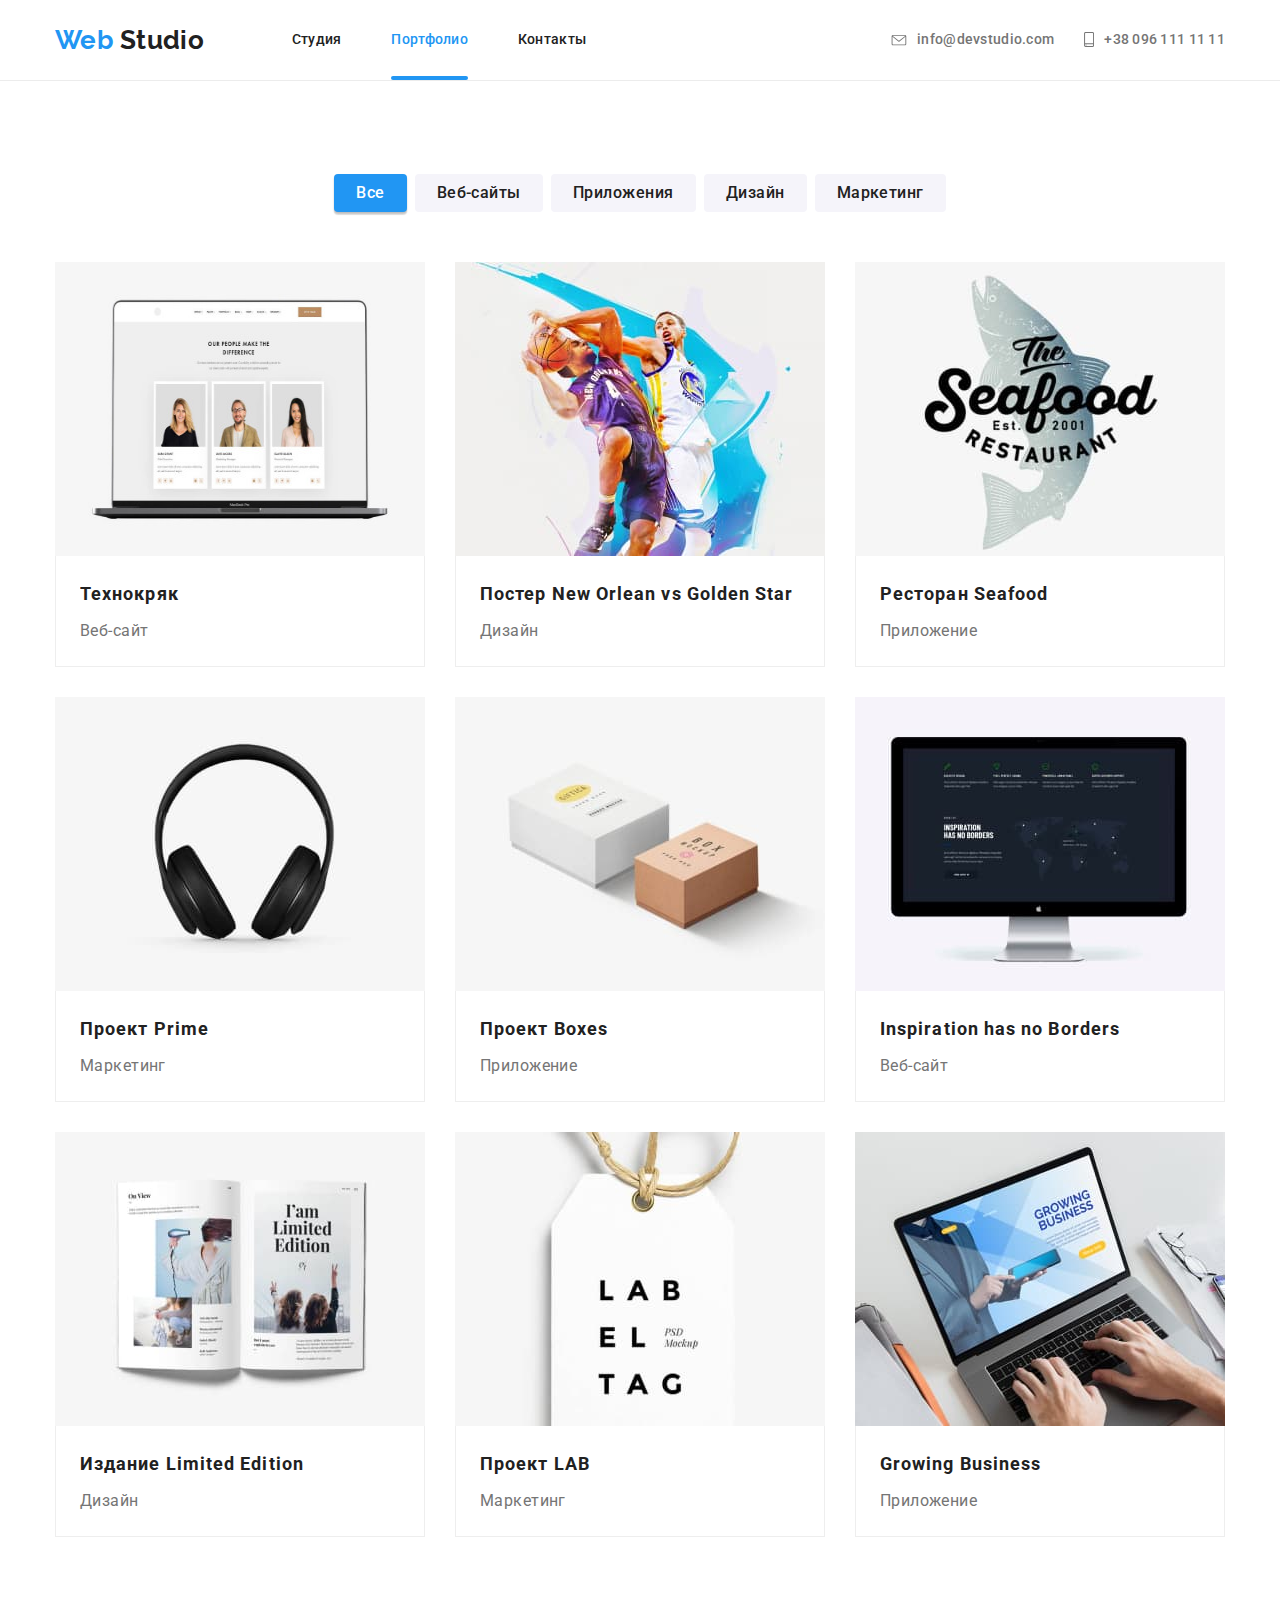
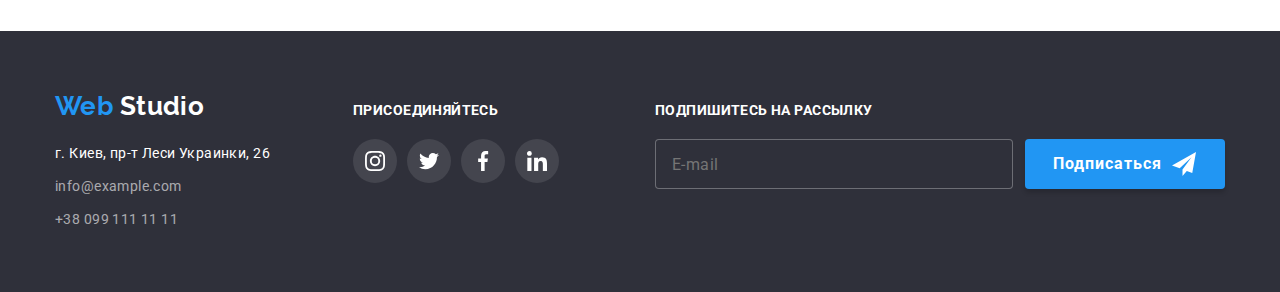
==== commit 3994e47f: "Одно фото в Портфолио сделано через дискриптор w, устранен баг(пробитие марджином родителя) в кнопка" ====
--- a/portfolio.html
+++ b/portfolio.html
@@ -119,7 +119,17 @@
               <li class="portfolio-item">
                 <a class="portfolio-link link" href="">
                   <div class="portfolio-thumb">
-                    <picture>
+                    <!-- Одно фото сделано через дискртптор w -->
+                    <img
+                      src="./images/portfolio/project-1-mob.jpg"
+                      alt="пользователь просматривает веб-страницу на ноутбуке"
+                      srcset="
+                        ./images/portfolio/project-1-mob.jpg    450w,
+                        ./images/portfolio/project-1-mob@2x.jpg 700w
+                      "
+                      sizes="(min-width: 1200px) 33vw, (min-width: 768px) 50px, 100vw"
+                    />
+                    <!-- <picture>
                       <source
                         media="(max-width: 767px)"
                         srcset="
@@ -141,7 +151,7 @@
                         "
                         src="./images/portfolio/project-1-mob.jpg"
                         alt="пользователь просматривает веб-страницу на ноутбуке"
-                    /></picture>
+                    /></picture> -->
                     <p class="portfolio-about">
                       Технокряк это современная площадка распространения
                       коронавируса. Компании используют эту платформу для
--- a/css/portfolio.min.css
+++ b/css/portfolio.min.css
@@ -1,3 +1,3 @@
 @font-face{font-family:'Raleway';font-style:normal;font-weight:700;font-display:swap;src:local("Raleway Bold"),local("Raleway-Bold"),url("../fonts/raleway-v16-latin-700.woff2") format("woff2"),url("../fonts/raleway-v16-latin-700.woff") format("woff")}/*! modern-normalize v0.7.0 | MIT License | https://github.com/sindresorhus/modern-normalize */*,*::before,*::after{box-sizing:border-box}:root{-moz-tab-size:4;tab-size:4}html{line-height:1.15;-webkit-text-size-adjust:100%}body{margin:0}body{font-family:system-ui,-apple-system,"Segoe UI",Roboto,Helvetica,Arial,sans-serif,"Apple Color Emoji","Segoe UI Emoji"}hr{height:0}abbr[title]{text-decoration:underline dotted}b,strong{font-weight:bolder}code,kbd,samp,pre{font-family:ui-monospace, SFMono-Regular, Consolas, 'Liberation Mono', Menlo,- monospace;font-size:1em}small{font-size:80%}sub,sup{font-size:75%;line-height:0;position:relative;vertical-align:baseline}sub{bottom:-0.25em}sup{top:-0.5em}button,input,optgroup,select,textarea{font-family:inherit;font-size:100%;line-height:1.15;margin:0}button,select{text-transform:none}button,[type='button'],[type='reset'],[type='submit']{-webkit-appearance:button}button::-moz-focus-inner,[type='button']::-moz-focus-inner,[type='reset']::-moz-focus-inner,[type='submit']::-moz-focus-inner{border-style:none;padding:0}button:-moz-focusring,[type='button']:-moz-focusring,[type='reset']:-moz-focusring,[type='submit']:-moz-focusring{outline:1px dotted ButtonText}legend{padding:0}progress{vertical-align:baseline}[type='number']::-webkit-inner-spin-button,[type='number']::-webkit-outer-spin-button{height:auto}[type='search']{-webkit-appearance:textfield;outline-offset:-2px}[type='search']::-webkit-search-decoration{-webkit-appearance:none}::-webkit-file-upload-button{-webkit-appearance:button;font:inherit}summary{display:list-item}.footer-social-item>a,.footer-form-button{display:flex;justify-content:center;align-items:center}html{box-sizing:border-box}*,*::before,*::after{box-sizing:inherit;margin:0;padding:0}body{font-family:"Roboto",sans-serif;font-size:14px;font-weight:400;letter-spacing:0.03em;color:#212121;background-color:#fff}.list{padding:0;margin:0;list-style:none}.link{text-decoration:none}.address{font-style:normal}img{display:block;max-width:100%;height:auto}textarea{resize:none}.logo{display:inline-block;font-family:"Raleway",sans-serif;font-weight:700;font-size:24px;line-height:1.167}.logo-web{color:#2196f3}.logo .black-studio{color:#212121}.logo .white-studio{color:#fff}.logo.animate__pulse{animation-duration:1000ms}@media screen and (min-width: 1200px){.logo{font-size:26px;line-height:1.19}}.nav-link.current{position:relative;display:inline-block;color:#2196f3}.nav-link.current::after{position:absolute;left:0;bottom:0;width:100%;content:'';height:4px;border-radius:2px;background-color:#2196f3}@media screen and (max-width: 767px){.nav-link.current{padding-bottom:8px}}.visually-hidden{position:absolute;width:1px;height:1px;margin:-1px;border:0;padding:0;white-space:nowrap;clip-path:inset(100%);clip:rect(0 0 0 0);overflow:hidden}.container{margin-left:auto;margin-right:auto;padding-left:15px;padding-right:15px}@media screen and (min-width: 480px){.container{width:480px}}@media screen and (min-width: 768px){.container{width:768px}}@media screen and (min-width: 1200px){.container{width:1200px}}.header{position:relative;border-bottom:1px solid #ececec}@media screen and (min-width: 768px){.header .container{display:flex;justify-content:space-between;align-items:center}}@media screen and (max-width: 767px){.menu-container{display:flex;justify-content:space-between;align-items:center}}.button-menu{display:inline-flex;margin-top:10px;margin-bottom:10px;border:none;background-color:transparent}.button-menu-svg{fill:#212121;transition:fill 250ms cubic-bezier(0.4, 0, 0.2, 1)}.button-menu-svg:hover,.button-menu-svg:focus{fill:#2196f3}.button-menu .icon-cross{display:none}.button-menu.is-open .icon-cross{display:block}.button-menu.is-open .icon-menu{display:none}@media screen and (min-width: 768px){.button-menu{display:none}}@media screen and (max-width: 767px){.menu-wrapper{position:absolute;top:100%;left:0;z-index:10;width:100%;padding-top:60px;padding-bottom:60px;background-color:#fff;box-shadow:0px 4px 8px rgba(0,0,0,0.04),0px 2px 4px rgba(0,0,0,0.08),0px 1px 3px rgba(0,0,0,0.16);text-align:center;display:none}.menu-wrapper.is-open{display:block}}@media screen and (min-width: 768px){.menu-wrapper{display:flex;align-items:center}}.nav-link{display:block;font-weight:500;line-height:1.14;letter-spacing:0.02em;color:#212121;transition:color 250ms cubic-bezier(0.4, 0, 0.2, 1)}@media screen and (max-width: 767px){.nav-link{font-size:18px;line-height:1.167}}.nav-link:hover,.nav-link:focus{color:#2196f3}@media screen and (min-width: 768px){.nav-link{padding-top:32px;padding-bottom:32px}}@media screen and (max-width: 767px){.nav{margin-bottom:60px}}@media screen and (min-width: 768px){.nav{margin-right:84px}}@media screen and (min-width: 1200px){.nav{margin-right:305px}}@media screen and (min-width: 768px){.nav-list{display:flex}}@media screen and (min-width: 1200px){.contakt-list{display:flex;align-items:center}}.contakt-link{font-weight:500;font-size:18px;line-height:1.167;letter-spacing:0.02em;color:#757575;transition:color 250ms cubic-bezier(0.4, 0, 0.2, 1)}.contakt-link:hover,.contakt-link:focus{color:#2196f3}@media screen and (min-width: 768px){.contakt-link{font-size:12px}}@media screen and (min-width: 1200px){.contakt-link{font-size:14px;line-height:1.14}}@media screen and (max-width: 767px){.nav-list .item{margin-bottom:40px}}@media screen and (min-width: 768px){.nav-list .item:not(:last-child){margin-right:50px}}@media screen and (max-width: 767px){.contakt-list .item:not(:last-child){margin-bottom:16px}}@media screen and (min-width: 768px) and (max-width: 1199px){.contakt-list .item:not(:last-child){margin-bottom:10px}}@media screen and (min-width: 1200px){.contakt-list .item:not(:last-child){margin-right:30px}}@media screen and (min-width: 768px){.contakt-list .link{display:flex}}.icon-mail{align-self:center;margin-top:1px;margin-right:10px;fill:#757575;transition:fill 250ms cubic-bezier(0.4, 0, 0.2, 1)}.contakt-link:hover .icon-mail,.contakt-link:focus .icon-mail{fill:#2196f3}.icon-phone{align-self:center;margin-right:10px;fill:#757575;transition:fill 250ms cubic-bezier(0.4, 0, 0.2, 1)}.contakt-link:hover .icon-phone,.contakt-link:focus .icon-phone{fill:#2196f3}@media screen and (max-width: 1199px){.main-portfolio{padding-top:60px;margin-bottom:60px}}@media screen and (min-width: 1200px){.main-portfolio{padding-top:93px;margin-bottom:94px}}@media screen and (min-width: 768px){.filter{margin-bottom:30px}}@media screen and (min-width: 1200px){.filter{margin-bottom:50px}}@media screen and (max-width: 767px){.filter .filter-item{margin-bottom:15px}}.filter .filter-item:not(:last-child){margin-right:8px}.filter .list{display:flex}@media screen and (max-width: 767px){.filter .list{flex-wrap:wrap}}@media screen and (min-width: 768px){.filter .list{justify-content:center}}.filter-button{border-width:0;padding-top:6px;padding-right:22px;padding-bottom:6px;padding-left:22px;margin:0;outline:none;font-weight:500;font-size:16px;line-height:1.63;letter-spacing:0.03em;text-align:center;background-color:#f5f4fa;color:#212121;border-radius:4px;border-color:transparent;cursor:pointer;transition:background-color 250ms cubic-bezier(0.4, 0, 0.2, 1),color 250ms cubic-bezier(0.4, 0, 0.2, 1),box-shadow 250ms cubic-bezier(0.4, 0, 0.2, 1)}.filter-button:hover,.filter-button:focus{background-color:#2196f3;color:#fff;box-shadow:0px 2px 2px rgba(0,0,0,0.12),0px 1px 2px rgba(0,0,0,0.08),0px 3px 1px rgba(0,0,0,0.1)}.filter-button.current{background-color:#2196f3;color:#fff;box-shadow:0px 2px 2px rgba(0,0,0,0.12),0px 1px 2px rgba(0,0,0,0.08),0px 3px 1px rgba(0,0,0,0.1);border-color:transparent}@media screen and (max-width: 767px){.portfolio{margin-top:25px}}@media screen and (min-width: 768px){.portfolio .list{display:flex;flex-wrap:wrap}}@media screen and (min-width: 480px){.portfolio-item{width:480px}}@media screen and (min-width: 768px){.portfolio-item{width:calc((100% - 30px) / 2)}}@media screen and (min-width: 1200px){.portfolio-item{width:calc((100% - 60px) / 3)}}.portfolio-item img{width:100%;height:294px}@media screen and (min-width: 768px) and (max-width: 1199px){.portfolio-item:not(:nth-child(2n)){margin-right:30px}}@media screen and (min-width: 1200px){.portfolio-item:not(:nth-child(3n)){margin-right:30px}}@media screen and (max-width: 767px){.portfolio-item:not(:last-child){margin-bottom:30px}}@media screen and (min-width: 768px) and (max-width: 1199px){.portfolio-item:not(:nth-last-child(-n+2)){margin-bottom:30px}}@media screen and (min-width: 1200px){.portfolio-item:not(:nth-last-child(-n+3)){margin-bottom:30px}}.portfolio-thumb{position:relative;overflow:hidden}.portfolio-thumb .portfolio-about{position:absolute;bottom:0;left:0;width:100%;height:100%;margin-top:0;margin-bottom:0;padding-left:24px;padding-right:24px;font-size:18px;line-height:1.56;background-color:rgba(33,150,243,0.9);color:#fff;transform:translateY(100%);transition:transform 250ms cubic-bezier(0.4, 0, 0.2, 1)}.portfolio-link:hover .portfolio-thumb .portfolio-about,.portfolio-link:focus .portfolio-thumb .portfolio-about{transform:translateY(0)}@media screen and (max-width: 479px){.portfolio-thumb .portfolio-about{padding-top:20px;overflow:scroll}}@media screen and (min-width: 480px){.portfolio-thumb .portfolio-about{padding-top:77px;padding-bottom:77px}}@media screen and (min-width: 768px){.portfolio-thumb .portfolio-about{padding-top:49px;padding-bottom:49px}}@media screen and (min-width: 1200px){.portfolio-thumb .portfolio-about{padding-top:63px;padding-bottom:63px}}.portfolio-card{padding-top:20px;padding-right:24px;padding-bottom:20px;padding-left:24px;border-right:1px solid #eeeeee;border-bottom:1px solid #eeeeee;border-left:1px solid #eeeeee}.portfolio-card .portfolio-name{margin-top:0;margin-bottom:4px;font-size:18px;line-height:2;letter-spacing:0.06em;color:#212121}@media screen and (min-width: 480px){.portfolio-card .portfolio-name{white-space:nowrap;overflow:hidden;text-overflow:ellipsis}}.portfolio-card .portfolio-web,.portfolio-card .portfolio-design,.portfolio-card .portfolio-app,.portfolio-card .portfolio-marketing{margin-top:0;margin-bottom:0;font-size:16px;line-height:1.88;color:#757575}.portfolio-link{display:block;transition:box-shadow 250ms cubic-bezier(0.4, 0, 0.2, 1)}.portfolio-link:hover,.portfolio-link:focus{box-shadow:1px 4px 6px rgba(0,0,0,0.16),0px 4px 4px rgba(0,0,0,0.06),0px 1px 1px rgba(0,0,0,0.12)}.footer{padding-top:60px;padding-bottom:60px;background-color:#2f303a}@media screen and (max-width: 1199px){.footer{text-align:center}}.footer .logo{margin-bottom:20px}@media screen and (min-width: 1200px){.footer .container{display:flex;justify-content:space-between;align-items:baseline}}.footer-address-link{line-height:1.71;color:#fff}.footer-address-mail,.footer-address-tel{line-height:1.71;color:rgba(255,255,255,0.6)}@media screen and (max-width: 767px){.footer-box-address{margin-bottom:60px}}@media screen and (min-width: 1200px){.footer-box-address{margin-right:83px}}.accent-link{display:inline-block;transition:color 250ms cubic-bezier(0.4, 0, 0.2, 1)}.accent-link:hover,.accent-link:focus{color:#2196f3}@media screen and (max-width: 1199px){.accent-link:not(:last-child){margin-bottom:8px}}@media screen and (min-width: 1200px){.accent-link:not(:last-child){margin-bottom:9px}}@media screen and (max-width: 1199px){.container-tablet{margin-bottom:60px}}@media screen and (min-width: 768px){.container-tablet{display:flex;align-items:baseline}}@media screen and (min-width: 768px) and (max-width: 1199px){.container-tablet{justify-content:space-around}}.footer-join{display:inline-block;margin-bottom:20px;line-height:1.14;color:#fff;text-transform:uppercase}.footer-social-list{display:flex;justify-content:center}.footer-social-item:not(:last-child){margin-right:10px}.footer-social-item>a{width:44px;height:44px;border-radius:50%;background-color:rgba(255,255,255,0.1);transition:background-color 250ms cubic-bezier(0.4, 0, 0.2, 1)}.footer-social-item>a:hover,.footer-social-item>a:focus{background-color:#2196f3}.footer-social-item .icon{fill:#fff}@media screen and (max-width: 1199px){.footer-form{max-width:450px}}@media screen and (min-width: 768px) and (max-width: 1199px){.footer-form{margin-left:auto;margin-right:auto}}@media screen and (min-width: 1200px){.footer-form{display:flex}}.footer-form-input{width:100%;height:50px;margin-right:auto;margin-left:auto;padding-left:16px;padding-top:15px;padding-right:16px;padding-bottom:15px;font-family:"Roboto",sans-serif;font-style:normal;font-weight:400;font-size:16px;line-height:1.25;letter-spacing:0.03em;color:rgba(255,255,255,0.6);background-color:#2f303a;border:1px solid rgba(255,255,255,0.3);filter:drop-shadow 0px 4px 4px rgba(0,0,0,0.15);border-radius:4px;cursor:pointer;transition:outline 250ms cubic-bezier(0.4, 0, 0.2, 1)}.footer-form-input:hover,.footer-form-input:focus{outline:1px solid #fff}@media screen and (max-width: 1199px){.footer-form-input{display:block;margin-bottom:20px}}@media screen and (min-width: 1200px){.footer-form-input{width:358px;margin-right:12px}}.footer-form-button{width:200px;border-width:0;padding-top:10px;padding-right:29px;padding-bottom:10px;padding-left:28px;font-weight:700;font-size:16px;line-height:1.87;letter-spacing:0.06em;color:#fff;background-color:#2196f3;box-shadow:0px 4px 4px rgba(0,0,0,0.15);border-radius:4px;cursor:pointer;transition:outline 250ms cubic-bezier(0.4, 0, 0.2, 1)}.footer-form-button:hover,.footer-form-button:focus{outline:1px solid #fff}@media screen and (max-width: 1199px){.footer-form-button{margin-right:auto;margin-left:auto}}.footer-form-button .icon{margin-left:10px;fill:#fff}
+ monospace;font-size:1em}small{font-size:80%}sub,sup{font-size:75%;line-height:0;position:relative;vertical-align:baseline}sub{bottom:-0.25em}sup{top:-0.5em}button,input,optgroup,select,textarea{font-family:inherit;font-size:100%;line-height:1.15;margin:0}button,select{text-transform:none}button,[type='button'],[type='reset'],[type='submit']{-webkit-appearance:button}button::-moz-focus-inner,[type='button']::-moz-focus-inner,[type='reset']::-moz-focus-inner,[type='submit']::-moz-focus-inner{border-style:none;padding:0}button:-moz-focusring,[type='button']:-moz-focusring,[type='reset']:-moz-focusring,[type='submit']:-moz-focusring{outline:1px dotted ButtonText}legend{padding:0}progress{vertical-align:baseline}[type='number']::-webkit-inner-spin-button,[type='number']::-webkit-outer-spin-button{height:auto}[type='search']{-webkit-appearance:textfield;outline-offset:-2px}[type='search']::-webkit-search-decoration{-webkit-appearance:none}::-webkit-file-upload-button{-webkit-appearance:button;font:inherit}summary{display:list-item}.footer-social-item>a,.footer-form-button{display:flex;justify-content:center;align-items:center}html{box-sizing:border-box}*,*::before,*::after{box-sizing:inherit;margin:0;padding:0}body{font-family:"Roboto",sans-serif;font-size:14px;font-weight:400;letter-spacing:0.03em;color:#212121;background-color:#fff}.list{padding:0;margin:0;list-style:none}.link{text-decoration:none}.address{font-style:normal}img{display:block;max-width:100%;height:auto}textarea{resize:none}.logo{display:inline-block;font-family:"Raleway",sans-serif;font-weight:700;font-size:24px;line-height:1.167}.logo-web{color:#2196f3}.logo .black-studio{color:#212121}.logo .white-studio{color:#fff}.logo.animate__pulse{animation-duration:1000ms}@media screen and (min-width: 1200px){.logo{font-size:26px;line-height:1.19}}.nav-link.current{position:relative;display:inline-block;color:#2196f3}.nav-link.current::after{position:absolute;left:0;bottom:0;width:100%;content:'';height:4px;border-radius:2px;background-color:#2196f3}@media screen and (max-width: 767px){.nav-link.current{padding-bottom:8px}}.visually-hidden{position:absolute;width:1px;height:1px;margin:-1px;border:0;padding:0;white-space:nowrap;clip-path:inset(100%);clip:rect(0 0 0 0);overflow:hidden}.container{margin-left:auto;margin-right:auto;padding-left:15px;padding-right:15px}@media screen and (min-width: 480px){.container{width:480px}}@media screen and (min-width: 768px){.container{width:768px}}@media screen and (min-width: 1200px){.container{width:1200px}}.header{position:relative;border-bottom:1px solid #ececec}@media screen and (min-width: 768px){.header .container{display:flex;justify-content:space-between;align-items:center}}@media screen and (max-width: 767px){.menu-container{display:flex;justify-content:space-between;align-items:center}}.button-menu{display:inline-flex;margin-top:10px;margin-bottom:10px;border:none;background-color:transparent}.button-menu-svg{fill:#212121;transition:fill 250ms cubic-bezier(0.4, 0, 0.2, 1)}.button-menu-svg:hover,.button-menu-svg:focus{fill:#2196f3}.button-menu .icon-cross{display:none}.button-menu.is-open .icon-cross{display:block}.button-menu.is-open .icon-menu{display:none}@media screen and (min-width: 768px){.button-menu{display:none}}@media screen and (max-width: 767px){.menu-wrapper{position:absolute;top:100%;left:0;z-index:10;width:100%;padding-top:60px;padding-bottom:60px;background-color:#fff;box-shadow:0px 4px 8px rgba(0,0,0,0.04),0px 2px 4px rgba(0,0,0,0.08),0px 1px 3px rgba(0,0,0,0.16);text-align:center;display:none}.menu-wrapper.is-open{display:block}}@media screen and (min-width: 768px){.menu-wrapper{display:flex;align-items:center}}.nav-link{display:block;font-weight:500;line-height:1.14;letter-spacing:0.02em;color:#212121;transition:color 250ms cubic-bezier(0.4, 0, 0.2, 1)}@media screen and (max-width: 767px){.nav-link{font-size:18px;line-height:1.167}}.nav-link:hover,.nav-link:focus{color:#2196f3}@media screen and (min-width: 768px){.nav-link{padding-top:32px;padding-bottom:32px}}@media screen and (max-width: 767px){.nav{margin-bottom:60px}}@media screen and (min-width: 768px){.nav{margin-right:84px}}@media screen and (min-width: 1200px){.nav{margin-right:305px}}@media screen and (min-width: 768px){.nav-list{display:flex}}@media screen and (min-width: 1200px){.contakt-list{display:flex;align-items:center}}.contakt-link{font-weight:500;font-size:18px;line-height:1.167;letter-spacing:0.02em;color:#757575;transition:color 250ms cubic-bezier(0.4, 0, 0.2, 1)}.contakt-link:hover,.contakt-link:focus{color:#2196f3}@media screen and (min-width: 768px){.contakt-link{font-size:12px}}@media screen and (min-width: 1200px){.contakt-link{font-size:14px;line-height:1.14}}@media screen and (max-width: 767px){.nav-list .item{margin-bottom:40px}}@media screen and (min-width: 768px){.nav-list .item:not(:last-child){margin-right:50px}}@media screen and (max-width: 767px){.contakt-list .item:not(:last-child){margin-bottom:16px}}@media screen and (min-width: 768px) and (max-width: 1199px){.contakt-list .item:not(:last-child){margin-bottom:10px}}@media screen and (min-width: 1200px){.contakt-list .item:not(:last-child){margin-right:30px}}@media screen and (min-width: 768px){.contakt-list .link{display:flex}}.icon-mail{align-self:center;margin-top:1px;margin-right:10px;fill:#757575;transition:fill 250ms cubic-bezier(0.4, 0, 0.2, 1)}.contakt-link:hover .icon-mail,.contakt-link:focus .icon-mail{fill:#2196f3}.icon-phone{align-self:center;margin-right:10px;fill:#757575;transition:fill 250ms cubic-bezier(0.4, 0, 0.2, 1)}.contakt-link:hover .icon-phone,.contakt-link:focus .icon-phone{fill:#2196f3}@media screen and (max-width: 1199px){.main-portfolio{padding-top:60px;margin-bottom:60px}}@media screen and (min-width: 1200px){.main-portfolio{padding-top:93px;margin-bottom:94px}}.filter{margin-bottom:40px}@media screen and (min-width: 768px){.filter{margin-bottom:30px}}@media screen and (min-width: 1200px){.filter{margin-bottom:50px}}.filter .list{display:flex;margin-left:-4px;margin-right:-4px;margin-top:-8px;margin-bottom:-8px}@media screen and (max-width: 767px){.filter .list{flex-wrap:wrap}}@media screen and (min-width: 768px){.filter .list{justify-content:center}}.filter-item{margin-left:4px;margin-right:4px;margin-top:8px;margin-bottom:8px}.filter-button{border-width:0;padding-top:6px;padding-right:22px;padding-bottom:6px;padding-left:22px;margin:0;outline:none;font-weight:500;font-size:16px;line-height:1.63;letter-spacing:0.03em;text-align:center;background-color:#f5f4fa;color:#212121;border-radius:4px;border-color:transparent;cursor:pointer;transition:background-color 250ms cubic-bezier(0.4, 0, 0.2, 1),color 250ms cubic-bezier(0.4, 0, 0.2, 1),box-shadow 250ms cubic-bezier(0.4, 0, 0.2, 1)}.filter-button:hover,.filter-button:focus{background-color:#2196f3;color:#fff;box-shadow:0px 2px 2px rgba(0,0,0,0.12),0px 1px 2px rgba(0,0,0,0.08),0px 3px 1px rgba(0,0,0,0.1)}.filter-button.current{background-color:#2196f3;color:#fff;box-shadow:0px 2px 2px rgba(0,0,0,0.12),0px 1px 2px rgba(0,0,0,0.08),0px 3px 1px rgba(0,0,0,0.1);border-color:transparent}@media screen and (min-width: 768px){.portfolio .list{display:flex;flex-wrap:wrap}}@media screen and (min-width: 480px){.portfolio-item{width:480px}}@media screen and (min-width: 768px){.portfolio-item{width:calc((100% - 30px) / 2)}}@media screen and (min-width: 1200px){.portfolio-item{width:calc((100% - 60px) / 3)}}.portfolio-item img{width:100%;height:294px}@media screen and (min-width: 768px) and (max-width: 1199px){.portfolio-item:not(:nth-child(2n)){margin-right:30px}}@media screen and (min-width: 1200px){.portfolio-item:not(:nth-child(3n)){margin-right:30px}}@media screen and (max-width: 767px){.portfolio-item:not(:last-child){margin-bottom:30px}}@media screen and (min-width: 768px) and (max-width: 1199px){.portfolio-item:not(:nth-last-child(-n+2)){margin-bottom:30px}}@media screen and (min-width: 1200px){.portfolio-item:not(:nth-last-child(-n+3)){margin-bottom:30px}}.portfolio-thumb{position:relative;overflow:hidden}.portfolio-thumb .portfolio-about{position:absolute;bottom:0;left:0;width:100%;height:100%;margin-top:0;margin-bottom:0;padding-left:24px;padding-right:24px;font-size:18px;line-height:1.56;background-color:rgba(33,150,243,0.9);color:#fff;transform:translateY(100%);transition:transform 250ms cubic-bezier(0.4, 0, 0.2, 1)}.portfolio-link:hover .portfolio-thumb .portfolio-about,.portfolio-link:focus .portfolio-thumb .portfolio-about{transform:translateY(0)}@media screen and (max-width: 479px){.portfolio-thumb .portfolio-about{padding-top:20px;overflow:scroll}}@media screen and (min-width: 480px){.portfolio-thumb .portfolio-about{padding-top:77px;padding-bottom:77px}}@media screen and (min-width: 768px){.portfolio-thumb .portfolio-about{padding-top:49px;padding-bottom:49px}}@media screen and (min-width: 1200px){.portfolio-thumb .portfolio-about{padding-top:63px;padding-bottom:63px}}.portfolio-card{padding-top:20px;padding-right:24px;padding-bottom:20px;padding-left:24px;border-right:1px solid #eeeeee;border-bottom:1px solid #eeeeee;border-left:1px solid #eeeeee}.portfolio-card .portfolio-name{margin-top:0;margin-bottom:4px;font-size:18px;line-height:2;letter-spacing:0.06em;color:#212121}@media screen and (min-width: 480px){.portfolio-card .portfolio-name{white-space:nowrap;overflow:hidden;text-overflow:ellipsis}}.portfolio-card .portfolio-web,.portfolio-card .portfolio-design,.portfolio-card .portfolio-app,.portfolio-card .portfolio-marketing{margin-top:0;margin-bottom:0;font-size:16px;line-height:1.88;color:#757575}.portfolio-link{display:block;transition:box-shadow 250ms cubic-bezier(0.4, 0, 0.2, 1)}.portfolio-link:hover,.portfolio-link:focus{box-shadow:1px 4px 6px rgba(0,0,0,0.16),0px 4px 4px rgba(0,0,0,0.06),0px 1px 1px rgba(0,0,0,0.12)}.footer{padding-top:60px;padding-bottom:60px;background-color:#2f303a}@media screen and (max-width: 1199px){.footer{text-align:center}}.footer .logo{margin-bottom:20px}@media screen and (min-width: 1200px){.footer .container{display:flex;justify-content:space-between;align-items:baseline}}.footer-address-link{line-height:1.71;color:#fff}.footer-address-mail,.footer-address-tel{line-height:1.71;color:rgba(255,255,255,0.6)}@media screen and (max-width: 767px){.footer-box-address{margin-bottom:60px}}@media screen and (min-width: 1200px){.footer-box-address{margin-right:83px}}.accent-link{display:inline-block;transition:color 250ms cubic-bezier(0.4, 0, 0.2, 1)}.accent-link:hover,.accent-link:focus{color:#2196f3}@media screen and (max-width: 1199px){.accent-link:not(:last-child){margin-bottom:8px}}@media screen and (min-width: 1200px){.accent-link:not(:last-child){margin-bottom:9px}}@media screen and (max-width: 1199px){.container-tablet{margin-bottom:60px}}@media screen and (min-width: 768px){.container-tablet{display:flex;align-items:baseline}}@media screen and (min-width: 768px) and (max-width: 1199px){.container-tablet{justify-content:space-around}}.footer-join{display:inline-block;margin-bottom:20px;line-height:1.14;color:#fff;text-transform:uppercase}.footer-social-list{display:flex;justify-content:center}.footer-social-item:not(:last-child){margin-right:10px}.footer-social-item>a{width:44px;height:44px;border-radius:50%;background-color:rgba(255,255,255,0.1);transition:background-color 250ms cubic-bezier(0.4, 0, 0.2, 1)}.footer-social-item>a:hover,.footer-social-item>a:focus{background-color:#2196f3}.footer-social-item .icon{fill:#fff}@media screen and (max-width: 1199px){.footer-form{max-width:450px}}@media screen and (min-width: 768px) and (max-width: 1199px){.footer-form{margin-left:auto;margin-right:auto}}@media screen and (min-width: 1200px){.footer-form{display:flex}}.footer-form-input{width:100%;height:50px;margin-right:auto;margin-left:auto;padding-left:16px;padding-top:15px;padding-right:16px;padding-bottom:15px;font-family:"Roboto",sans-serif;font-style:normal;font-weight:400;font-size:16px;line-height:1.25;letter-spacing:0.03em;color:rgba(255,255,255,0.6);background-color:#2f303a;border:1px solid rgba(255,255,255,0.3);filter:drop-shadow 0px 4px 4px rgba(0,0,0,0.15);border-radius:4px;cursor:pointer;transition:outline 250ms cubic-bezier(0.4, 0, 0.2, 1)}.footer-form-input:hover,.footer-form-input:focus{outline:1px solid #fff}@media screen and (max-width: 1199px){.footer-form-input{display:block;margin-bottom:20px}}@media screen and (min-width: 1200px){.footer-form-input{width:358px;margin-right:12px}}.footer-form-button{width:200px;border-width:0;padding-top:10px;padding-right:29px;padding-bottom:10px;padding-left:28px;font-weight:700;font-size:16px;line-height:1.87;letter-spacing:0.06em;color:#fff;background-color:#2196f3;box-shadow:0px 4px 4px rgba(0,0,0,0.15);border-radius:4px;cursor:pointer;transition:outline 250ms cubic-bezier(0.4, 0, 0.2, 1)}.footer-form-button:hover,.footer-form-button:focus{outline:1px solid #fff}@media screen and (max-width: 1199px){.footer-form-button{margin-right:auto;margin-left:auto}}.footer-form-button .icon{margin-left:10px;fill:#fff}
 /*# sourceMappingURL=portfolio.min.css.map */